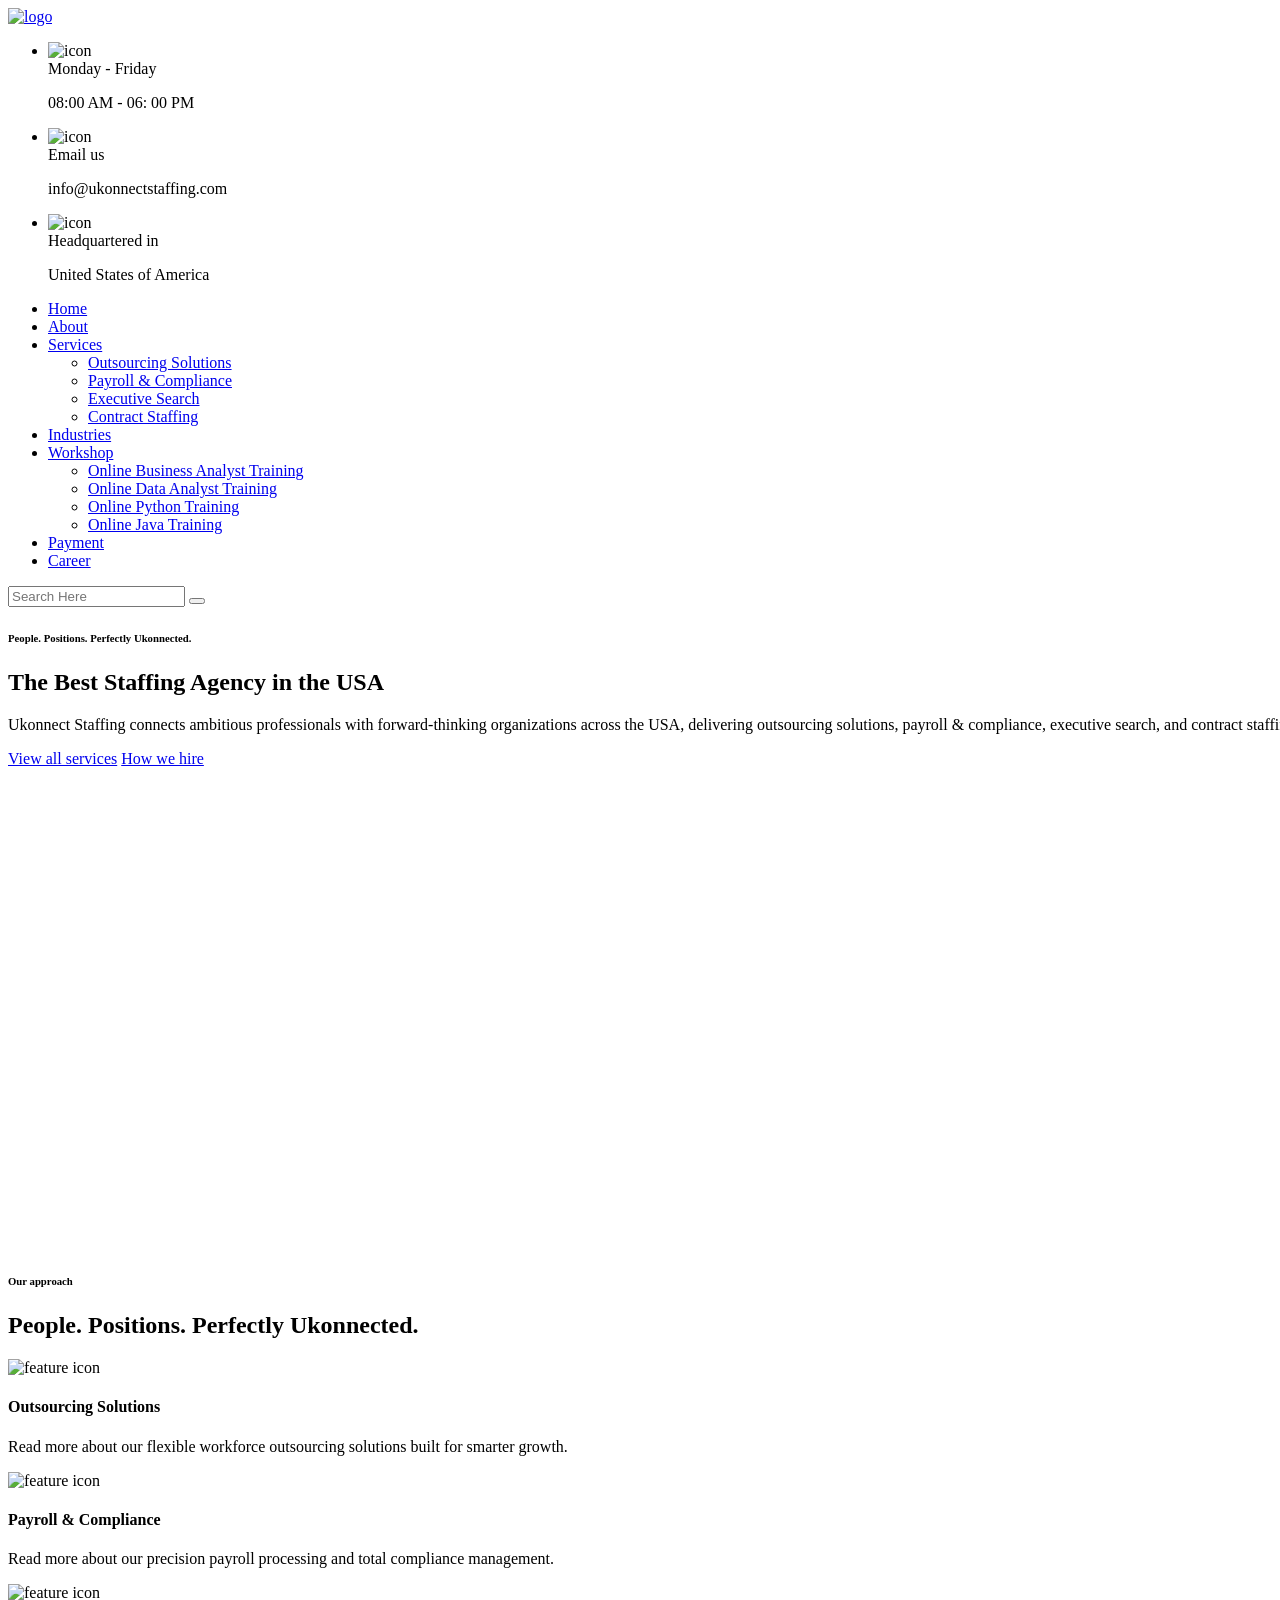
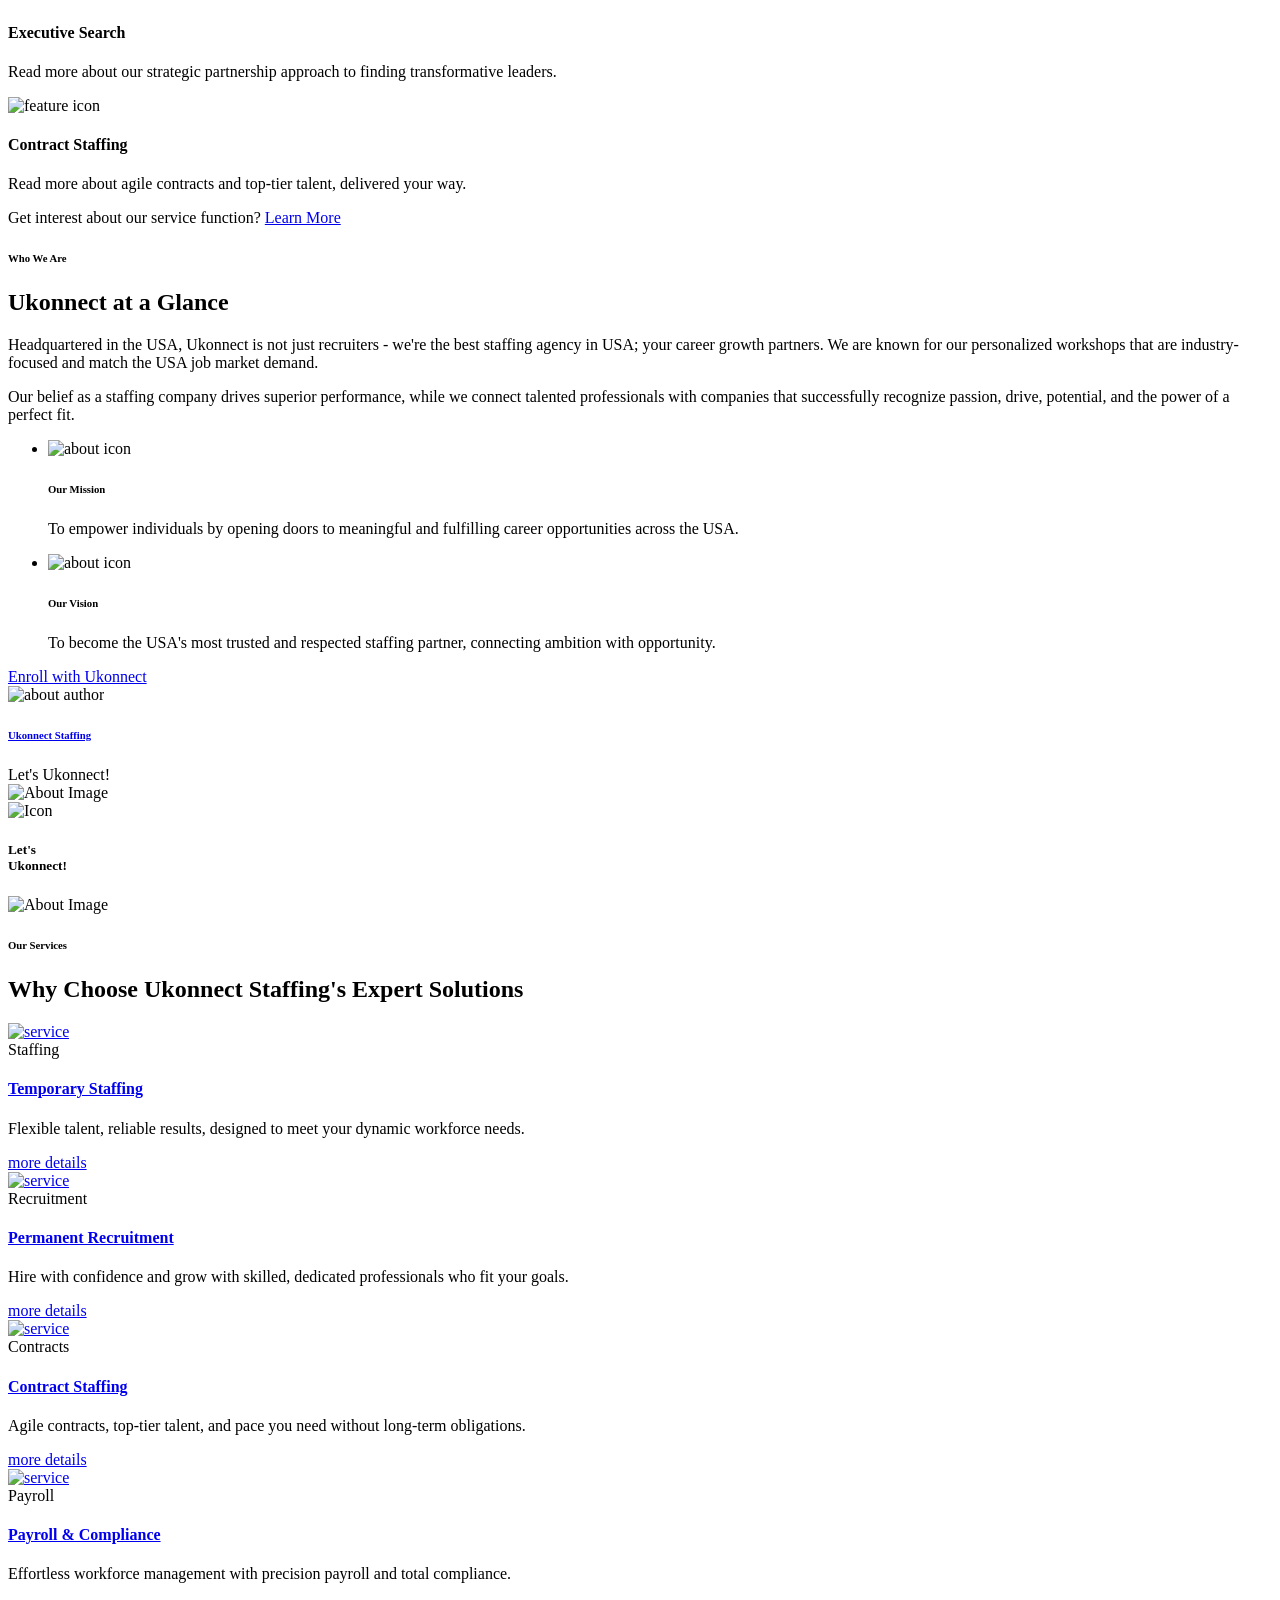
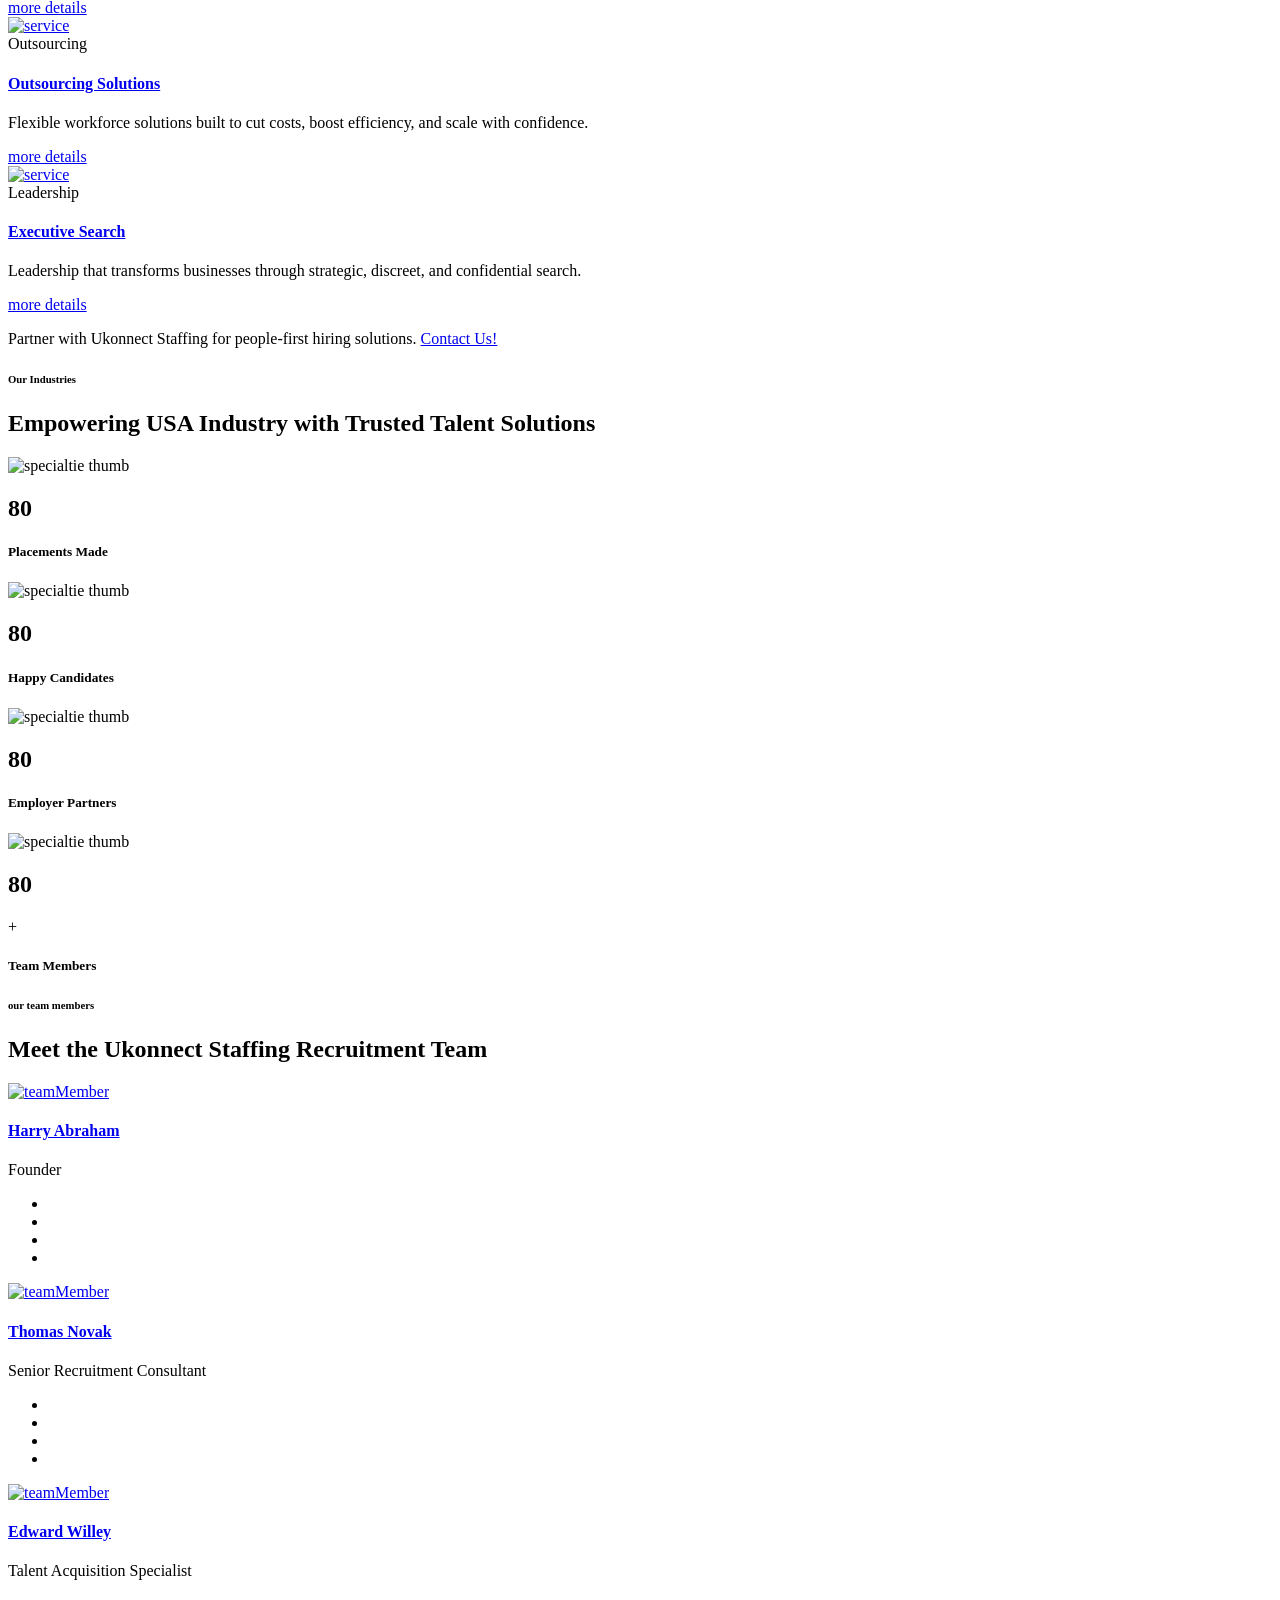
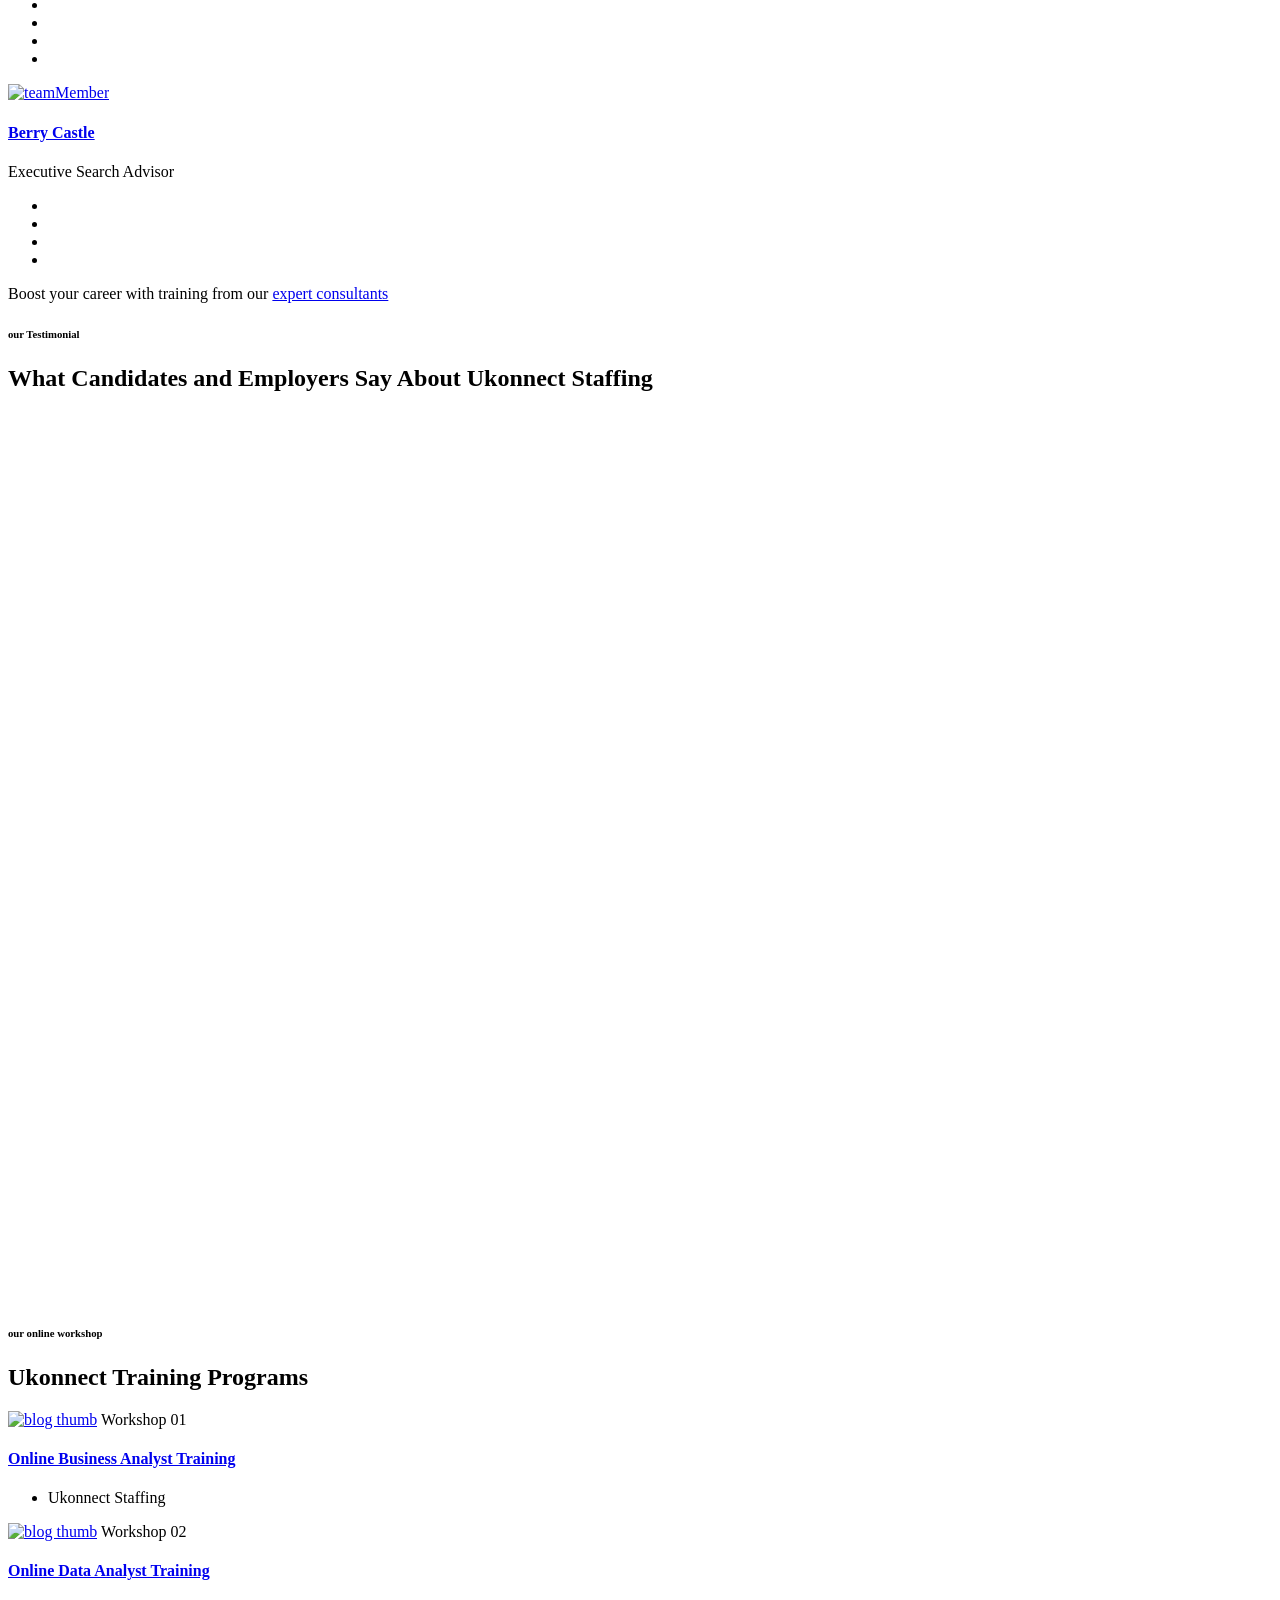
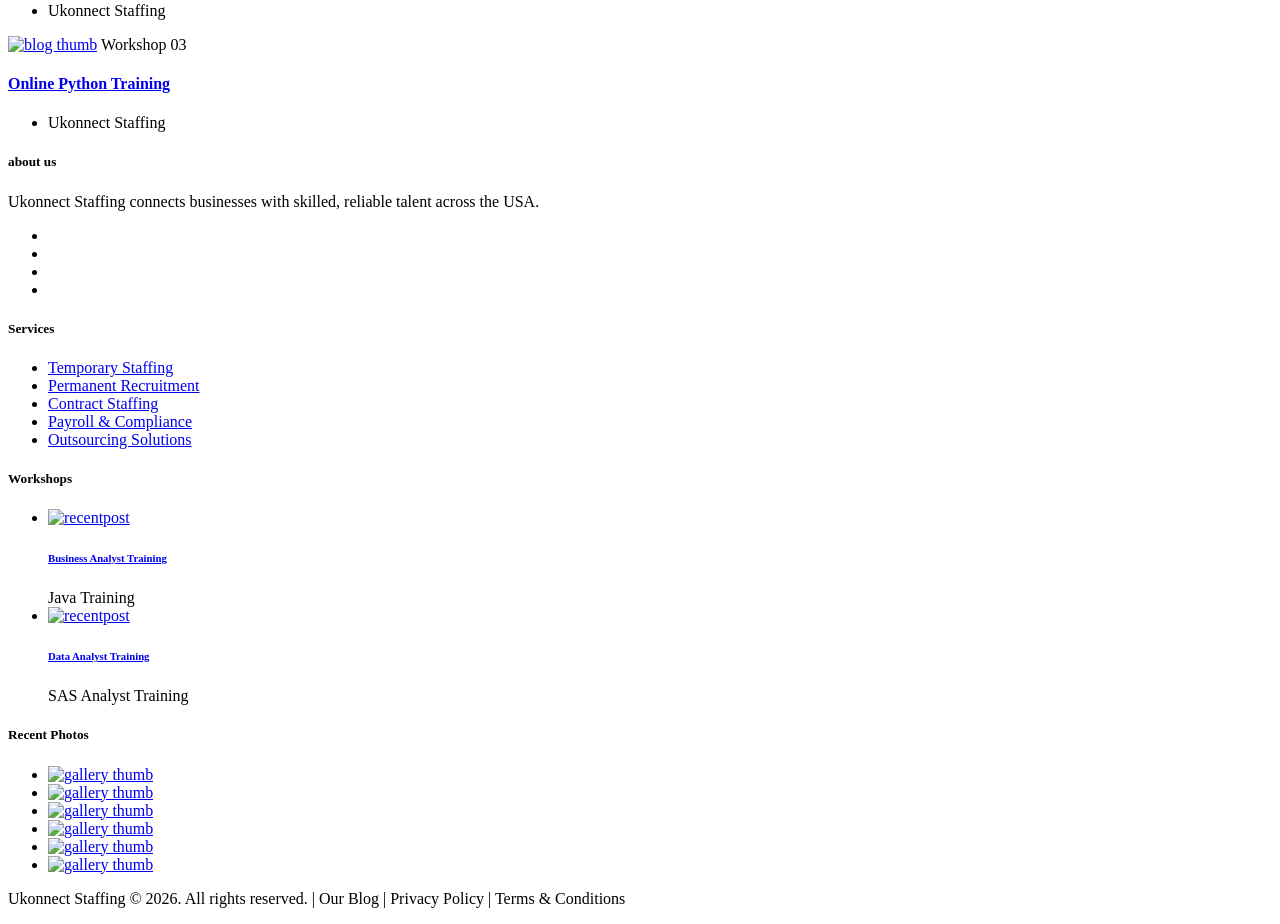
==== index.html @ 190309e2 "mnb" ====
<!DOCTYPE html>
<!-- saved from url=(0048)https://labartisan.net/demo/constol/index-2.html -->
<html lang="en"><head><meta http-equiv="Content-Type" content="text/html; charset=UTF-8">
    
    <meta name="viewport" content="width=device-width, initial-scale=1.0">
    <!-- x-icon -->
    <link rel="shortcut icon" href="https://labartisan.net/demo/constol/assets/css/favicon.png" type="image/x-icon">

    <!-- Other css -->
    <link rel="stylesheet" href="./Constol_files/animate.css">
    <link rel="stylesheet" href="./Constol_files/bootstrap.min.css">
    <link rel="stylesheet" href="./Constol_files/all.min.css">
    <link rel="stylesheet" href="./Constol_files/swiper.min.css">
    <link rel="stylesheet" href="./Constol_files/odometer.css">
    <link rel="stylesheet" href="./Constol_files/lightcase.css">
    <link rel="stylesheet" href="./Constol_files/style.css">

    <title>Ukonnect Staffing</title>
</head>

<body data-new-gr-c-s-check-loaded="14.1309.0" data-gr-ext-installed="" cz-shortcut-listen="true">
    <!-- preloader start here -->
    <div class="preloader" style="display: none;">
        <div class="preloader-inner">
            <div class="preloader-icon">
                <span></span>
                <span></span>
            </div>
        </div>
    </div>
    <!-- preloader ending here -->



    <!-- ==========Header Section Starts Here========== -->
    <header class="header header__two">
        <div class="header__top">
            <div class="container">
                <div class="header__toparea">
                    <div class="logo">
                        <a href="https://labartisan.net/demo/constol/index.html"><img src="./Constol_files/logo2.png" alt="logo"></a>
                    </div>
                    <div class="info">
                        <ul>
                            <li>
                                <div class="thumb">
                                    <img src="./Constol_files/03.png" alt="icon">
                                </div>
                                <div class="text">
                                    <span>Monday - Friday</span>
                                    <p>08:00 AM - 06: 00 PM</p>
                                </div>
                            </li>
                            <li>
                                <div class="thumb">
                                    <img src="./Constol_files/04.png" alt="icon">
                                </div>
                                <div class="text">
                                    <span>Email us</span>
                                    <p>info@ukonnectstaffing.com</p>
                                </div>
                            </li>
                            <li>
                                <div class="thumb">
                                    <img src="./Constol_files/05.png" alt="icon">
                                </div>
                                <div class="text">
                                    <span>Headquartered in</span>
                                    <p>United States of America</p>
                                </div>
                            </li>
                        </ul>
                    </div>
                </div>
            </div>
        </div>
        <div class="header__bottom">
            <div class="container">
                <div class="area">
                    <div class="main-menu">
                        <div class="menu">
                            <ul>
                                <li class="menu-item-has-children">
                                    <a href="https://labartisan.net/demo/constol/index-2.html#0" class="active">Home</a>
                                </li>
                                <li class="menu-item-has-children">
                                    <a href="https://labartisan.net/demo/constol/index-2.html#0">About</a>
                                </li>
                                <li class="menu-item-has-children">
                                    <a href="https://labartisan.net/demo/constol/index-2.html#0">Services</a>
                                    <ul>
                                        <li><a href="https://labartisan.net/demo/constol/service.html">Outsourcing Solutions</a></li>
                                        <li><a href="https://labartisan.net/demo/constol/service.html">Payroll &amp; Compliance</a></li>
                                        <li><a href="https://labartisan.net/demo/constol/service.html">Executive Search</a></li>
                                        <li><a href="https://labartisan.net/demo/constol/service.html">Contract Staffing</a></li>
                                    </ul>
                                </li>
                                <li class="menu-item-has-children">
                                    <a href="https://labartisan.net/demo/constol/index-2.html#0">Industries</a>
                                </li>
                                <li class="menu-item-has-children">
                                    <a href="https://labartisan.net/demo/constol/index-2.html#0">Workshop</a>
                                    <ul>
                                        <li><a href="https://labartisan.net/demo/constol/blog.html">Online Business Analyst Training</a></li>
                                        <li><a href="https://labartisan.net/demo/constol/blog.html">Online Data Analyst Training</a></li>
                                        <li><a href="https://labartisan.net/demo/constol/blog.html">Online Python Training</a></li>
                                        <li><a href="https://labartisan.net/demo/constol/blog.html">Online Java Training</a></li>
                                    </ul>
                                </li>
                                <li><a href="https://labartisan.net/demo/constol/index-2.html#0">Payment</a></li>
                                <li><a href="https://labartisan.net/demo/constol/contact.html">Career</a></li>
                            </ul>
                        </div>

                        <div class="header__bararea">
                            <div class="header__bar d-xl-none">
                                <span></span>
                                <span></span>
                                <span></span>
                            </div>
                            <div class="header__ellepsis d-xl-none">
                                <i class="fa-solid fa-circle-info"></i>
                            </div>
                        </div>
                    </div>
                    <div class="search-area">
                        <form action="https://labartisan.net/">
                            <input type="text" placeholder="Search Here">
                            <button type="submit"><i class="fa-solid fa-magnifying-glass"></i></button>
                        </form>
                    </div>
                </div>
            </div>
        </div>
    </header>
    <!-- ==========Header Section Ends Here========== -->



    <!-- ==========Banner Section Starts Here========== -->
    <div class="banner__slider overflow-hidden swiper-container-fade swiper-container-initialized swiper-container-horizontal">
        <div class="swiper-wrapper" style="transition-duration: 0ms;"><div class="swiper-slide swiper-slide-duplicate swiper-slide-next swiper-slide-duplicate-prev" data-swiper-slide-index="1" style="width: 1905px; transition-duration: 0ms; opacity: 1; transform: translate3d(0px, 0px, 0px);">
                <div class="banner banner__two bg-img" style="background-image: url(assets/images/banner/bg/03.jpg);">
                    <div class="container">
                        <div class="banner__area">
                            <div class="row justify-content-lg-center">
                                <div class="col-lg-7 col-12">
                                    <div class="banner__content text-lg-center">
                                        <h6>People. Positions. Perfectly Ukonnected.</h6>
                                        <h2>The Best Staffing Agency in the USA</h2>
                                        <p>Ukonnect Staffing connects ambitious professionals with forward-thinking organizations across the USA, delivering outsourcing solutions, payroll &amp; compliance, executive search, and contract staffing that drive business growth and unlock career potential.</p>
                                        <div class="banner__btngroup justify-content-lg-center">
                                            <a href="https://labartisan.net/demo/constol/index-2.html#" class="lab-btn">View all services</a>
                                            <a href="https://www.youtube.com/embed/YjhrligRTbE" data-rel="lightcase" class="video__btn">
                                                <i class="fa-solid fa-circle-play"></i>
                                                <span>How we hire</span>
                                            </a>
                                        </div>
                                    </div>
                                </div>
                            </div>
                        </div>
                    </div>
                </div>
            </div>
            <div class="swiper-slide swiper-slide-duplicate-active" data-swiper-slide-index="0" style="width: 1905px; transition-duration: 0ms; opacity: 1; transform: translate3d(-1905px, 0px, 0px);">
                <div class="banner banner__two bg-img" style="background-image: url(assets/images/banner/bg/02.jpg);">
                    <div class="container">
                        <div class="banner__area">
                            <div class="row">
                                <div class="col-lg-7 col-12">
                                    <div class="banner__content">
                                        <h6>People. Positions. Perfectly Ukonnected.</h6>
                                        <h2>The Best Staffing Agency in the USA</h2>
                                        <p>Ukonnect Staffing connects ambitious professionals with forward-thinking organizations across the USA, delivering outsourcing solutions, payroll &amp; compliance, executive search, and contract staffing that drive business growth and unlock career potential.</p>
                                        <div class="banner__btngroup">
                                            <a href="https://labartisan.net/demo/constol/index-2.html#" class="lab-btn">View all services</a>
                                            <a href="https://www.youtube.com/embed/YjhrligRTbE" data-rel="lightcase" class="video__btn">
                                                <i class="fa-solid fa-circle-play"></i>
                                                <span>How we hire</span>
                                            </a>
                                        </div>
                                    </div>
                                </div>
                            </div>
                        </div>
                    </div>
                </div>
            </div>
            <div class="swiper-slide swiper-slide-prev swiper-slide-duplicate-next" data-swiper-slide-index="1" style="width: 1905px; transition-duration: 0ms; opacity: 1; transform: translate3d(-3810px, 0px, 0px);">
                <div class="banner banner__two bg-img" style="background-image: url(assets/images/banner/bg/03.jpg);">
                    <div class="container">
                        <div class="banner__area">
                            <div class="row justify-content-lg-center">
                                <div class="col-lg-7 col-12">
                                    <div class="banner__content text-lg-center">
                                        <h6>People. Positions. Perfectly Ukonnected.</h6>
                                        <h2>The Best Staffing Agency in the USA</h2>
                                        <p>Ukonnect Staffing connects ambitious professionals with forward-thinking organizations across the USA, delivering outsourcing solutions, payroll &amp; compliance, executive search, and contract staffing that drive business growth and unlock career potential.</p>
                                        <div class="banner__btngroup justify-content-lg-center">
                                            <a href="https://labartisan.net/demo/constol/index-2.html#" class="lab-btn">View all services</a>
                                            <a href="https://www.youtube.com/embed/YjhrligRTbE" data-rel="lightcase" class="video__btn">
                                                <i class="fa-solid fa-circle-play"></i>
                                                <span>How we hire</span>
                                            </a>
                                        </div>
                                    </div>
                                </div>
                            </div>
                        </div>
                    </div>
                </div>
            </div>
        <div class="swiper-slide swiper-slide-duplicate swiper-slide-active" data-swiper-slide-index="0" style="width: 1905px; transition-duration: 0ms; opacity: 1; transform: translate3d(-5715px, 0px, 0px);">
                <div class="banner banner__two bg-img" style="background-image: url(assets/images/banner/bg/02.jpg);">
                    <div class="container">
                        <div class="banner__area">
                            <div class="row">
                                <div class="col-lg-7 col-12">
                                    <div class="banner__content">
                                        <h6>People. Positions. Perfectly Ukonnected.</h6>
                                        <h2>The Best Staffing Agency in the USA</h2>
                                        <p>Ukonnect Staffing connects ambitious professionals with forward-thinking organizations across the USA, delivering outsourcing solutions, payroll &amp; compliance, executive search, and contract staffing that drive business growth and unlock career potential.</p>
                                        <div class="banner__btngroup">
                                            <a href="https://labartisan.net/demo/constol/index-2.html#" class="lab-btn">View all services</a>
                                            <a href="https://www.youtube.com/embed/YjhrligRTbE" data-rel="lightcase" class="video__btn">
                                                <i class="fa-solid fa-circle-play"></i>
                                                <span>How we hire</span>
                                            </a>
                                        </div>
                                    </div>
                                </div>
                            </div>
                        </div>
                    </div>
                </div>
            </div></div>
    <span class="swiper-notification" aria-live="assertive" aria-atomic="true"></span></div>

    <!-- ==========Banner Section Ends Here========== -->



    <!-- ==========Feature Section Starts Here========== -->
    <div class="feature feature__two padding-tb">
        <div class="container">
            <div class="section__header text-center">
                <h6>Our approach</h6>
                <h2>People. Positions. Perfectly Ukonnected.</h2>
            </div>
            <div class="section__wrapper">
                <div class="row g-4 justify-content-center">
                    <div class="col-xl-3 col-lg-4 col-sm-6 col-12">
                        <div class="feature__item">
                            <div class="feature__inner">
                                <div class="feature__thumb">
                                    <img src="./Constol_files/04(1).png" alt="feature icon">
                                </div>
                                <div class="feature__content">
                                    <h4>Outsourcing Solutions</h4>
                                    <p>Read more about our flexible workforce outsourcing solutions built for smarter growth.</p>
                                </div>
                            </div>
                        </div>
                    </div>
                    <div class="col-xl-3 col-lg-4 col-sm-6 col-12">
                        <div class="feature__item">
                            <div class="feature__inner">
                                <div class="feature__thumb">
                                    <img src="./Constol_files/05(1).png" alt="feature icon">
                                </div>
                                <div class="feature__content">
                                    <h4>Payroll &amp; Compliance</h4>
                                    <p>Read more about our precision payroll processing and total compliance management.</p>
                                </div>
                            </div>
                        </div>
                    </div>
                    <div class="col-xl-3 col-lg-4 col-sm-6 col-12">
                        <div class="feature__item">
                            <div class="feature__inner">
                                <div class="feature__thumb">
                                    <img src="./Constol_files/06.png" alt="feature icon">
                                </div>
                                <div class="feature__content">
                                    <h4>Executive Search</h4>
                                    <p>Read more about our strategic partnership approach to finding transformative leaders.</p>
                                </div>
                            </div>
                        </div>
                    </div>
                    <div class="col-xl-3 col-lg-4 col-sm-6 col-12">
                        <div class="feature__item">
                            <div class="feature__inner">
                                <div class="feature__thumb">
                                    <img src="./Constol_files/07.png" alt="feature icon">
                                </div>
                                <div class="feature__content">
                                    <h4>Contract Staffing</h4>
                                    <p>Read more about agile contracts and top-tier talent, delivered your way.</p>
                                </div>
                            </div>
                        </div>
                    </div>
                </div>
                <div class="text-center mt-5 infotext">
                    <p>Get interest about our  service function? <a href="https://labartisan.net/demo/constol/index-2.html#">Learn More</a></p>
                </div>
            </div>
        </div>
    </div>
    <!-- ==========Feature Section Ends Here========== -->



    <!-- ==========About Section Starts Here========== -->
    <div class="about about__one padding-tb bg-color">
        <div class="container">
            <div class="row g-5 flex-row-reverse align-items-end">
                <div class="col-lg-6 col-12 ps-lg-4">
                    <div class="about__content">
                        <h6>Who We Are</h6>
                        <h2>Ukonnect at a Glance</h2>
                        <p>Headquartered in the USA, Ukonnect is not just recruiters - we're the best staffing agency in USA; your career growth partners. We are known for our personalized workshops that are industry-focused and match the USA job market demand.</p>
                        <p>Our belief as a staffing company drives superior performance, while we connect talented professionals with companies that successfully recognize passion, drive, potential, and the power of a perfect fit.</p>
                        <ul>
                            <li class="w-100">
                                <div class="icon">
                                    <img src="./Constol_files/01.png" alt="about icon">
                                </div>
                                <div class="text">
                                    <h6>Our Mission</h6>
                                    <p>To empower individuals by opening doors to meaningful and fulfilling career opportunities across the USA.</p>
                                </div>
                            </li>
                            <li class="w-100">
                                <div class="icon">
                                    <img src="./Constol_files/02.png" alt="about icon">
                                </div>
                                <div class="text">
                                    <h6>Our Vision</h6>
                                    <p>To become the USA's most trusted and respected staffing partner, connecting ambition with opportunity.</p>
                                </div>
                            </li>
                        </ul>
                        <div class="about__footer">
                            <a href="https://labartisan.net/demo/constol/appointment.html" class="lab-btn">Enroll with Ukonnect</a>
                            <div class="about__author">
                                <div class="thumb">
                                    <img src="./Constol_files/01.jpg" alt="about author">
                                </div>
                                <div class="content">
                                    <h6><a href="https://labartisan.net/demo/constol/adviser-single.html">Ukonnect Staffing</a></h6>
                                    <span>Let's Ukonnect!</span>
                                </div>
                            </div>
                        </div>
                    </div>
                </div>
                <div class="col-lg-6 col-12">
                    <div class="about__thumb">
                        <div class="row g-4">
                            <div class="thumb thumb--2 text-end">
                                <img src="./Constol_files/04.jpg" alt="About Image">
                                <div class="thumb--experience text-start">
                                    <img src="./Constol_files/03(1).png" alt="Icon">
                                    <h5>Let's <br> Ukonnect!</h5>
                                </div>
                                <div class="floating-img"><img src="./Constol_files/05.jpg" alt="About Image"></div>
                            </div>
                        </div>
                    </div>
                </div>
            </div>
        </div>
    </div>
    <!-- ==========About Section Ends Here========== -->



    <!-- ==========Services Section Starts Here========== -->
    <div class="service service__two padding-tb">
        <div class="container">
            <div class="section__header text-center">
                <h6>Our Services</h6>
                <h2>Why Choose Ukonnect Staffing's Expert Solutions</h2>
            </div>
            <div class="section__wrapper">
                <div class="row g-4 justify-content-center">
                    <div class="col-lg-4 col-sm-6 col-12">
                        <div class="service__item">
                            <div class="service__inner text-center">
                                <div class="service__thumb">
                                    <a href="https://labartisan.net/demo/constol/service-single.html">
                                        <img src="./Constol_files/01(1).png" alt="service">
                                    </a>
                                </div>
                                <div class="service__content">
                                    <span>Staffing</span>
                                    <h4><a href="https://labartisan.net/demo/constol/service-single.html">Temporary Staffing</a></h4>
                                    <p>Flexible talent, reliable results, designed to meet your dynamic workforce needs.</p>
                                    <a href="https://labartisan.net/demo/constol/service-single.html" class="read-more">more details</a>
                                </div>
                            </div>
                        </div>
                    </div>
                    <div class="col-lg-4 col-sm-6 col-12">
                        <div class="service__item">
                            <div class="service__inner text-center">
                                <div class="service__thumb">
                                    <a href="https://labartisan.net/demo/constol/service-single.html">
                                        <img src="./Constol_files/02(1).png" alt="service">
                                    </a>
                                </div>
                                <div class="service__content">
                                    <span>Recruitment</span>
                                    <h4><a href="https://labartisan.net/demo/constol/service-single.html">Permanent Recruitment</a></h4>
                                    <p>Hire with confidence and grow with skilled, dedicated professionals who fit your goals.</p>
                                    <a href="https://labartisan.net/demo/constol/service-single.html" class="read-more">more details</a>
                                </div>
                            </div>
                        </div>
                    </div>
                    <div class="col-lg-4 col-sm-6 col-12">
                        <div class="service__item">
                            <div class="service__inner text-center">
                                <div class="service__thumb">
                                    <a href="https://labartisan.net/demo/constol/service-single.html">
                                        <img src="./Constol_files/03(2).png" alt="service">
                                    </a>
                                </div>
                                <div class="service__content">
                                    <span>Contracts</span>
                                    <h4><a href="https://labartisan.net/demo/constol/service-single.html">Contract Staffing</a></h4>
                                    <p>Agile contracts, top-tier talent, and pace you need without long-term obligations.</p>
                                    <a href="https://labartisan.net/demo/constol/service-single.html" class="read-more">more details</a>
                                </div>
                            </div>
                        </div>
                    </div>
                    <div class="col-lg-4 col-sm-6 col-12">
                        <div class="service__item">
                            <div class="service__inner text-center">
                                <div class="service__thumb">
                                    <a href="https://labartisan.net/demo/constol/service-single.html">
                                        <img src="./Constol_files/04(2).png" alt="service">
                                    </a>
                                </div>
                                <div class="service__content">
                                    <span>Payroll</span>
                                    <h4><a href="https://labartisan.net/demo/constol/service-single.html">Payroll &amp; Compliance</a></h4>
                                    <p>Effortless workforce management with precision payroll and total compliance.</p>
                                    <a href="https://labartisan.net/demo/constol/service-single.html" class="read-more">more details</a>
                                </div>
                            </div>
                        </div>
                    </div>
                    <div class="col-lg-4 col-sm-6 col-12">
                        <div class="service__item">
                            <div class="service__inner text-center">
                                <div class="service__thumb">
                                    <a href="https://labartisan.net/demo/constol/service-single.html">
                                        <img src="./Constol_files/05(2).png" alt="service">
                                    </a>
                                </div>
                                <div class="service__content">
                                    <span>Outsourcing</span>
                                    <h4><a href="https://labartisan.net/demo/constol/service-single.html">Outsourcing Solutions</a></h4>
                                    <p>Flexible workforce solutions built to cut costs, boost efficiency, and scale with confidence.</p>
                                    <a href="https://labartisan.net/demo/constol/service-single.html" class="read-more">more details</a>
                                </div>
                            </div>
                        </div>
                    </div>
                    <div class="col-lg-4 col-sm-6 col-12">
                        <div class="service__item">
                            <div class="service__inner text-center">
                                <div class="service__thumb">
                                    <a href="https://labartisan.net/demo/constol/service-single.html">
                                        <img src="./Constol_files/06(1).png" alt="service">
                                    </a>
                                </div>
                                <div class="service__content">
                                    <span>Leadership</span>
                                    <h4><a href="https://labartisan.net/demo/constol/service-single.html">Executive Search</a></h4>
                                    <p>Leadership that transforms businesses through strategic, discreet, and confidential search.</p>
                                    <a href="https://labartisan.net/demo/constol/service-single.html" class="read-more">more details</a>
                                </div>
                            </div>
                        </div>
                    </div>
                </div>
                <div class="text-center infotext">
                    <p>Partner with Ukonnect Staffing for people-first hiring solutions. <a href="https://labartisan.net/demo/constol/appointment.html">Contact Us!</a></p>
                </div>
            </div>
        </div>
    </div>
    <!-- ==========Services Section Ends Here========== -->



    <!-- ==========specialtie Section Starts Here========== -->
    <div class="specialtie padding-tb bg-img" style="background-image: url(assets/images/bg/03.jpg); background-position: center;">
        <div class="container">
            <div class="section__header text-center">
                <h6>Our Industries</h6>
                <h2>Empowering USA Industry with Trusted Talent Solutions</h2>
            </div>
            <div class="section__wrapper">
                <div class="row g-4 justify-content-center">
                    <div class="col-xl-3 col-lg-4 col-sm-6 col-12">
                        <div class="specialtie__item">
                            <div class="specialtie__inner">
                                <div class="specialtie__thumb">
                                    <img src="./Constol_files/01(2).png" alt="specialtie thumb">
                                </div>
                                <div class="specialtie__content">
                                    <h2 class="mb-0 odometer odometer-auto-theme" data-odometer-final="24066"><div class="odometer-inside"><span class="odometer-digit"><span class="odometer-digit-spacer">8</span><span class="odometer-digit-inner"><span class="odometer-ribbon"><span class="odometer-ribbon-inner"><span class="odometer-value">0</span></span></span></span></span></div></h2>
                                    <h5>Placements Made</h5>
                                </div>
                            </div>
                        </div>
                    </div>
                    <div class="col-xl-3 col-lg-4 col-sm-6 col-12">
                        <div class="specialtie__item">
                            <div class="specialtie__inner">
                                <div class="specialtie__thumb">
                                    <img src="./Constol_files/02(2).png" alt="specialtie thumb">
                                </div>
                                <div class="specialtie__content">
                                    <h2 class="mb-0 odometer odometer-auto-theme" data-odometer-final="47890"><div class="odometer-inside"><span class="odometer-digit"><span class="odometer-digit-spacer">8</span><span class="odometer-digit-inner"><span class="odometer-ribbon"><span class="odometer-ribbon-inner"><span class="odometer-value">0</span></span></span></span></span></div></h2>
                                    <h5>Happy Candidates</h5>
                                </div>
                            </div>
                        </div>
                    </div>
                    <div class="col-xl-3 col-lg-4 col-sm-6 col-12">
                        <div class="specialtie__item">
                            <div class="specialtie__inner">
                                <div class="specialtie__thumb">
                                    <img src="./Constol_files/03(3).png" alt="specialtie thumb">
                                </div>
                                <div class="specialtie__content">
                                    <h2 class="mb-0 odometer odometer-auto-theme" data-odometer-final="98745"><div class="odometer-inside"><span class="odometer-digit"><span class="odometer-digit-spacer">8</span><span class="odometer-digit-inner"><span class="odometer-ribbon"><span class="odometer-ribbon-inner"><span class="odometer-value">0</span></span></span></span></span></div></h2>
                                    <h5>Employer Partners</h5>
                                </div>
                            </div>
                        </div>
                    </div>
                    <div class="col-xl-3 col-lg-4 col-sm-6 col-12">
                        <div class="specialtie__item">
                            <div class="specialtie__inner">
                                <div class="specialtie__thumb">
                                    <img src="./Constol_files/04(3).png" alt="specialtie thumb">
                                </div>
                                <div class="specialtie__content">
                                    <h2 class="mb-0 odometer odometer-auto-theme" data-odometer-final="428"><div class="odometer-inside"><span class="odometer-digit"><span class="odometer-digit-spacer">8</span><span class="odometer-digit-inner"><span class="odometer-ribbon"><span class="odometer-ribbon-inner"><span class="odometer-value">0</span></span></span></span></span></div></h2><span>+</span>
                                    <h5>Team Members</h5>
                                </div>
                            </div>
                        </div>
                    </div>
                </div>
            </div>
        </div>
    </div>
    <!-- ==========specialtie Section Ends Here========== -->




    <!-- ==========Team Member Section Starts Here========== -->
    <div class="teamMember teamMember__two padding-tb">
        <div class="container">
            <div class="section__header text-center">
                <h6>our team members</h6>
                <h2>Meet the Ukonnect Staffing Recruitment Team</h2>
            </div>
            <div class="section__wrapper">
                <div class="row g-4 justify-content-center">
                    <div class="col-xl-3 col-lg-4 col-md-6 col-12">
                        <div class="teamMember__item">
                            <div class="teamMember__inner">
                                <div class="teamMember__thumb">
                                    <a href="https://labartisan.net/demo/constol/adviser-single.html"><img src="./Constol_files/01(3).jpg" alt="teamMember"></a>
                                </div>
                                <div class="teamMember__content">
                                    <h4><a href="https://labartisan.net/demo/constol/adviser-single.html">Harry Abraham</a></h4>
                                    <span>Founder</span>
                                    <ul>
                                        <li><a href="https://labartisan.net/demo/constol/index-2.html#"><i class="fa-brands fa-facebook-f"></i></a></li>
                                        <li><a href="https://labartisan.net/demo/constol/index-2.html#"><i class="fa-solid fa-rss"></i></a></li>
                                        <li><a href="https://labartisan.net/demo/constol/index-2.html#"><i class="fa-brands fa-linkedin-in"></i></a></li>
                                        <li><a href="https://labartisan.net/demo/constol/index-2.html#"><i class="fa-brands fa-instagram"></i></a></li>
                                    </ul>
                                </div>
                            </div>
                        </div>
                    </div>
                    <div class="col-xl-3 col-lg-4 col-md-6 col-12">
                        <div class="teamMember__item">
                            <div class="teamMember__inner">
                                <div class="teamMember__thumb">
                                    <a href="https://labartisan.net/demo/constol/adviser-single.html"><img src="./Constol_files/02.jpg" alt="teamMember"></a>
                                </div>
                                <div class="teamMember__content">
                                    <h4><a href="https://labartisan.net/demo/constol/adviser-single.html">Thomas Novak</a></h4>
                                    <span>Senior Recruitment Consultant</span>
                                    <ul>
                                        <li><a href="https://labartisan.net/demo/constol/index-2.html#"><i class="fa-brands fa-facebook-f"></i></a></li>
                                        <li><a href="https://labartisan.net/demo/constol/index-2.html#"><i class="fa-solid fa-rss"></i></a></li>
                                        <li><a href="https://labartisan.net/demo/constol/index-2.html#"><i class="fa-brands fa-linkedin-in"></i></a></li>
                                        <li><a href="https://labartisan.net/demo/constol/index-2.html#"><i class="fa-brands fa-instagram"></i></a></li>
                                    </ul>
                                </div>
                            </div>
                        </div>
                    </div>
                    <div class="col-xl-3 col-lg-4 col-md-6 col-12">
                        <div class="teamMember__item">
                            <div class="teamMember__inner">
                                <div class="teamMember__thumb">
                                    <a href="https://labartisan.net/demo/constol/adviser-single.html"><img src="./Constol_files/03.jpg" alt="teamMember"></a>
                                </div>
                                <div class="teamMember__content">
                                    <h4><a href="https://labartisan.net/demo/constol/adviser-single.html">Edward Willey</a></h4>
                                    <span>Talent Acquisition Specialist</span>
                                    <ul>
                                        <li><a href="https://labartisan.net/demo/constol/index-2.html#"><i class="fa-brands fa-facebook-f"></i></a></li>
                                        <li><a href="https://labartisan.net/demo/constol/index-2.html#"><i class="fa-solid fa-rss"></i></a></li>
                                        <li><a href="https://labartisan.net/demo/constol/index-2.html#"><i class="fa-brands fa-linkedin-in"></i></a></li>
                                        <li><a href="https://labartisan.net/demo/constol/index-2.html#"><i class="fa-brands fa-instagram"></i></a></li>
                                    </ul>
                                </div>
                            </div>
                        </div>
                    </div>
                    <div class="col-xl-3 col-lg-4 col-md-6 col-12">
                        <div class="teamMember__item">
                            <div class="teamMember__inner">
                                <div class="teamMember__thumb">
                                    <a href="https://labartisan.net/demo/constol/adviser-single.html"><img src="./Constol_files/04(4).jpg" alt="teamMember"></a>
                                </div>
                                <div class="teamMember__content">
                                    <h4><a href="https://labartisan.net/demo/constol/adviser-single.html">Berry Castle</a></h4>
                                    <span>Executive Search Advisor</span>
                                    <ul>
                                        <li><a href="https://labartisan.net/demo/constol/index-2.html#"><i class="fa-brands fa-facebook-f"></i></a></li>
                                        <li><a href="https://labartisan.net/demo/constol/index-2.html#"><i class="fa-solid fa-rss"></i></a></li>
                                        <li><a href="https://labartisan.net/demo/constol/index-2.html#"><i class="fa-brands fa-linkedin-in"></i></a></li>
                                        <li><a href="https://labartisan.net/demo/constol/index-2.html#"><i class="fa-brands fa-instagram"></i></a></li>
                                    </ul>
                                </div>
                            </div>
                        </div>
                    </div>
                </div>
                <div class="text-center infotext">
                    <p>Boost your career with training from our <a href="https://labartisan.net/demo/constol/index-2.html#">expert consultants</a></p>
                </div>
            </div>
        </div>
    </div>
    <!-- ==========Team Member Section Ends Here========== -->



    <!-- ==========Testimonial Section Starts Here========== -->
    <div class="testimonial testimonial__two padding-tb bg-img" style="background-image: url(assets/images/bg/02.jpg);">
        <div class="container">
            <div class="section__header text-center">
                <h6>our Testimonial</h6>
                <h2>What Candidates and Employers Say About Ukonnect Staffing</h2>
            </div>
            <div class="section__wrapper">
                <div class="row g-4">
                    <div class="col-12">
                        <div class="section__wrapper">
                            <div class="testimonial__rivew overflow-hidden ps-sm-5">
                                <div class="testimonial__slider__two swiper-container-initialized swiper-container-horizontal">
                                    <div class="swiper-wrapper" style="transform: translate3d(-2356px, 0px, 0px); transition-duration: 0ms;"><div class="swiper-slide swiper-slide-duplicate" data-swiper-slide-index="0" style="width: 509px; margin-right: 80px;">
                                            <div class="testimonial__item">
                                                <div class="testimonial__inner">
                                                    <div class="testimonial__thumb">
                                                        <div class="thumb">
                                                            <img src="./Constol_files/01(4).jpg" alt="testimonial">
                                                            <i class="fa-solid fa-quote-right"></i>
                                                        </div>
                                                    </div>
                                                    <div class="testimonial__content">
                                                        <p>Ukonnect Staffing understood exactly what we needed and matched us with talent that truly fit our culture, skills requirements, and long-term vision.</p>
                                                        <div class="testimonial__author">
                                                            <div class="name">
                                                                <h5>william Thomas</h5>
                                                                <span>customer</span>
                                                            </div>
                                                            <div class="rating">
                                                                <i class="fa-solid fa-star"></i>
                                                                <i class="fa-solid fa-star"></i>
                                                                <i class="fa-solid fa-star"></i>
                                                                <i class="fa-solid fa-star"></i>
                                                                <i class="fa-solid fa-star"></i>
                                                            </div>
                                                        </div>
                                                    </div>
                                                </div>
                                            </div>
                                        </div><div class="swiper-slide swiper-slide-duplicate swiper-slide-duplicate-prev" data-swiper-slide-index="1" style="width: 509px; margin-right: 80px;">
                                            <div class="testimonial__item">
                                                <div class="testimonial__inner">
                                                    <div class="testimonial__thumb">
                                                        <div class="thumb">
                                                            <img src="./Constol_files/02(3).jpg" alt="testimonial">
                                                            <i class="fa-solid fa-quote-right"></i>
                                                        </div>
                                                    </div>
                                                    <div class="testimonial__content">
                                                        <p>Ukonnect Staffing understood exactly what we needed and matched us with talent that truly fit our culture, skills requirements, and long-term vision.</p>
                                                        <div class="testimonial__author">
                                                            <div class="name">
                                                                <h5>Thomas smith</h5>
                                                                <span>customer</span>
                                                            </div>
                                                            <div class="rating">
                                                                <i class="fa-solid fa-star"></i>
                                                                <i class="fa-solid fa-star"></i>
                                                                <i class="fa-solid fa-star"></i>
                                                                <i class="fa-solid fa-star"></i>
                                                                <i class="fa-solid fa-star"></i>
                                                            </div>
                                                        </div>
                                                    </div>
                                                </div>
                                            </div>
                                        </div>
                                        <div class="swiper-slide swiper-slide-duplicate-active" data-swiper-slide-index="0" style="width: 509px; margin-right: 80px;">
                                            <div class="testimonial__item">
                                                <div class="testimonial__inner">
                                                    <div class="testimonial__thumb">
                                                        <div class="thumb">
                                                            <img src="./Constol_files/01(4).jpg" alt="testimonial">
                                                            <i class="fa-solid fa-quote-right"></i>
                                                        </div>
                                                    </div>
                                                    <div class="testimonial__content">
                                                        <p>Ukonnect Staffing understood exactly what we needed and matched us with talent that truly fit our culture, skills requirements, and long-term vision.</p>
                                                        <div class="testimonial__author">
                                                            <div class="name">
                                                                <h5>william Thomas</h5>
                                                                <span>customer</span>
                                                            </div>
                                                            <div class="rating">
                                                                <i class="fa-solid fa-star"></i>
                                                                <i class="fa-solid fa-star"></i>
                                                                <i class="fa-solid fa-star"></i>
                                                                <i class="fa-solid fa-star"></i>
                                                                <i class="fa-solid fa-star"></i>
                                                            </div>
                                                        </div>
                                                    </div>
                                                </div>
                                            </div>
                                        </div>
                                        <div class="swiper-slide swiper-slide-prev swiper-slide-duplicate-next" data-swiper-slide-index="1" style="width: 509px; margin-right: 80px;">
                                            <div class="testimonial__item">
                                                <div class="testimonial__inner">
                                                    <div class="testimonial__thumb">
                                                        <div class="thumb">
                                                            <img src="./Constol_files/02(3).jpg" alt="testimonial">
                                                            <i class="fa-solid fa-quote-right"></i>
                                                        </div>
                                                    </div>
                                                    <div class="testimonial__content">
                                                        <p>Ukonnect Staffing understood exactly what we needed and matched us with talent that truly fit our culture, skills requirements, and long-term vision.</p>
                                                        <div class="testimonial__author">
                                                            <div class="name">
                                                                <h5>Thomas smith</h5>
                                                                <span>customer</span>
                                                            </div>
                                                            <div class="rating">
                                                                <i class="fa-solid fa-star"></i>
                                                                <i class="fa-solid fa-star"></i>
                                                                <i class="fa-solid fa-star"></i>
                                                                <i class="fa-solid fa-star"></i>
                                                                <i class="fa-solid fa-star"></i>
                                                            </div>
                                                        </div>
                                                    </div>
                                                </div>
                                            </div>
                                        </div>
                                    <div class="swiper-slide swiper-slide-duplicate swiper-slide-active" data-swiper-slide-index="0" style="width: 509px; margin-right: 80px;">
                                            <div class="testimonial__item">
                                                <div class="testimonial__inner">
                                                    <div class="testimonial__thumb">
                                                        <div class="thumb">
                                                            <img src="./Constol_files/01(4).jpg" alt="testimonial">
                                                            <i class="fa-solid fa-quote-right"></i>
                                                        </div>
                                                    </div>
                                                    <div class="testimonial__content">
                                                        <p>Ukonnect Staffing understood exactly what we needed and matched us with talent that truly fit our culture, skills requirements, and long-term vision.</p>
                                                        <div class="testimonial__author">
                                                            <div class="name">
                                                                <h5>william Thomas</h5>
                                                                <span>customer</span>
                                                            </div>
                                                            <div class="rating">
                                                                <i class="fa-solid fa-star"></i>
                                                                <i class="fa-solid fa-star"></i>
                                                                <i class="fa-solid fa-star"></i>
                                                                <i class="fa-solid fa-star"></i>
                                                                <i class="fa-solid fa-star"></i>
                                                            </div>
                                                        </div>
                                                    </div>
                                                </div>
                                            </div>
                                        </div><div class="swiper-slide swiper-slide-duplicate swiper-slide-next swiper-slide-duplicate-prev" data-swiper-slide-index="1" style="width: 509px; margin-right: 80px;">
                                            <div class="testimonial__item">
                                                <div class="testimonial__inner">
                                                    <div class="testimonial__thumb">
                                                        <div class="thumb">
                                                            <img src="./Constol_files/02(3).jpg" alt="testimonial">
                                                            <i class="fa-solid fa-quote-right"></i>
                                                        </div>
                                                    </div>
                                                    <div class="testimonial__content">
                                                        <p>Ukonnect Staffing understood exactly what we needed and matched us with talent that truly fit our culture, skills requirements, and long-term vision.</p>
                                                        <div class="testimonial__author">
                                                            <div class="name">
                                                                <h5>Thomas smith</h5>
                                                                <span>customer</span>
                                                            </div>
                                                            <div class="rating">
                                                                <i class="fa-solid fa-star"></i>
                                                                <i class="fa-solid fa-star"></i>
                                                                <i class="fa-solid fa-star"></i>
                                                                <i class="fa-solid fa-star"></i>
                                                                <i class="fa-solid fa-star"></i>
                                                            </div>
                                                        </div>
                                                    </div>
                                                </div>
                                            </div>
                                        </div></div>
                                <span class="swiper-notification" aria-live="assertive" aria-atomic="true"></span></div>
                            </div>
                        </div>
                    </div>
                </div>
            </div>
        </div>
    </div>
    <!-- ==========Testimonial Section Ends Here========== -->




    <!-- ==========Blog Section Starts Here========== -->
    <div class="blog blog__two home padding-tb">
        <div class="container">
            <div class="section__header text-center">
                <h6>our online workshop</h6>
                <h2>Ukonnect Training Programs</h2>
            </div>
            <div class="section__wrapper">
                <div class="row g-4 justify-content-center">
                    <div class="col-lg-4 col-sm-6 col-12">
                        <div class="blog__item">
                            <div class="blog__inner">
                                <div class="blog__thumb">
                                    <a href="https://labartisan.net/demo/constol/blog-single.html"><img src="./Constol_files/01(5).jpg" alt="blog thumb"></a>
                                    <span class="date"><i class="fa-solid fa-calendar-days"></i> Workshop 01</span>
                                </div>
                                <div class="blog__content">
                                    <h4><a href="https://labartisan.net/demo/constol/blog-single.html">Online Business Analyst Training</a></h4>
                                    <div class="blog__meta">
                                        <ul>
                                            <li><i class="fa-solid fa-user"></i> Ukonnect Staffing</li>
                                        </ul>
                                    </div>
                                </div>
                            </div>
                        </div>
                    </div>
                    <div class="col-lg-4 col-sm-6 col-12">
                        <div class="blog__item">
                            <div class="blog__inner">
                                <div class="blog__thumb">
                                    <a href="https://labartisan.net/demo/constol/blog-single.html"><img src="./Constol_files/02(4).jpg" alt="blog thumb"></a>
                                    <span class="date"><i class="fa-solid fa-calendar-days"></i> Workshop 02</span>
                                </div>
                                <div class="blog__content">
                                    <h4><a href="https://labartisan.net/demo/constol/blog-single.html">Online Data Analyst Training</a></h4>
                                    <div class="blog__meta">
                                        <ul>
                                            <li><i class="fa-solid fa-user"></i> Ukonnect Staffing</li>
                                        </ul>
                                    </div>
                                </div>
                            </div>
                        </div>
                    </div>
                    <div class="col-lg-4 col-sm-6 col-12">
                        <div class="blog__item">
                            <div class="blog__inner">
                                <div class="blog__thumb">
                                    <a href="https://labartisan.net/demo/constol/blog-single.html"><img src="./Constol_files/03(4).jpg" alt="blog thumb"></a>
                                    <span class="date"><i class="fa-solid fa-calendar-days"></i> Workshop 03</span>
                                </div>
                                <div class="blog__content">
                                    <h4><a href="https://labartisan.net/demo/constol/blog-single.html">Online Python Training</a></h4>
                                    <div class="blog__meta">
                                        <ul>
                                            <li><i class="fa-solid fa-user"></i> Ukonnect Staffing</li>
                                        </ul>
                                    </div>
                                </div>
                            </div>
                        </div>
                    </div>
                </div>
            </div>
        </div>
    </div>
    <!-- ==========Blog Section Ends Here========== -->




    <!-- ==========Footer Section Starts Here========== -->
    <footer class="footer">
        <div class="footer__top padding-tb bg-color overflow-hidden">
            <div class="container">
                <div class="row g-5 g-lg-4">
                    <div class="col-lg-3 col-sm-6 col-12">
                        <div class="footer__about">
                            <div class="footer__title">
                                <h5>about us</h5>
                            </div>
                            <p>Ukonnect Staffing connects businesses with skilled, reliable talent across the USA.</p>
                            <ul>
                                <li><a href="https://labartisan.net/demo/constol/index-2.html#"><i class="fa-brands fa-facebook-f"></i></a></li>
                                <li><a href="https://labartisan.net/demo/constol/index-2.html#"><i class="fa-brands fa-twitter"></i></a></li>
                                <li><a href="https://labartisan.net/demo/constol/index-2.html#"><i class="fa-brands fa-instagram"></i></a></li>
                                <li><a href="https://labartisan.net/demo/constol/index-2.html#"><i class="fa-brands fa-linkedin-in"></i></a></li>
                            </ul>
                        </div>
                    </div>
                    <div class="col-lg-3 col-sm-6 col-12">
                        <div class="footer__page">
                            <div class="footer__title">
                                <h5>Services</h5>
                            </div>
                            <div class="footer__wrapper">
                                <ul>
                                    <li><a href="https://labartisan.net/demo/constol/index-2.html#">Temporary Staffing</a></li>
                                    <li><a href="https://labartisan.net/demo/constol/index-2.html#">Permanent Recruitment</a></li>
                                    <li><a href="https://labartisan.net/demo/constol/index-2.html#">Contract Staffing</a></li>
                                    <li><a href="https://labartisan.net/demo/constol/index-2.html#">Payroll &amp; Compliance</a></li>
                                    <li><a href="https://labartisan.net/demo/constol/index-2.html#">Outsourcing Solutions</a></li>
                                </ul>
                            </div>
                        </div>
                    </div>
                    <div class="col-lg-3 col-sm-6 col-12">
                        <div class="footer__post">
                            <div class="footer__title">
                                <h5>Workshops</h5>
                            </div>
                            <div class="footer__wrapper">
                                <ul>
                                    <li>
                                        <div class="thumb">
                                            <a href="https://labartisan.net/demo/constol/blog-sing.html"><img src="./Constol_files/01(6).jpg" alt="recentpost"></a>
                                        </div>
                                        <div class="content">
                                            <h6><a href="https://labartisan.net/demo/constol/blog-single.html">Business Analyst Training</a></h6>
                                            <span class="date"><i class="fa-solid fa-calendar-days"></i> Java Training</span>
                                        </div>
                                    </li>
                                    <li>
                                        <div class="thumb">
                                            <a href="https://labartisan.net/demo/constol/blog-sing.html"><img src="./Constol_files/02(5).jpg" alt="recentpost"></a>
                                        </div>
                                        <div class="content">
                                            <h6><a href="https://labartisan.net/demo/constol/blog-single.html">Data Analyst Training</a></h6>
                                            <span class="date"><i class="fa-solid fa-calendar-days"></i> SAS Analyst Training</span>
                                        </div>
                                    </li>
                                </ul>
                            </div>
                        </div>
                    </div>
                    <div class="col-lg-3 col-sm-6 col-12">
                        <div class="footer__gallery">
                            <div class="footer__title">
                                <h5>Recent Photos</h5>
                            </div>
                            <div class="footer__wrapper">
                                <ul>
                                    <li><a href="./Constol_files/01(7).jpg" data-rel="lightcase"><img src="./Constol_files/01(7).jpg" alt="gallery thumb"></a></li>
                                    <li><a href="./Constol_files/02(6).jpg" data-rel="lightcase"><img src="./Constol_files/02(6).jpg" alt="gallery thumb"></a></li>
                                    <li><a href="./Constol_files/03(5).jpg" data-rel="lightcase"><img src="./Constol_files/03(5).jpg" alt="gallery thumb"></a></li>
                                    <li><a href="./Constol_files/04(5).jpg" data-rel="lightcase"><img src="./Constol_files/04(5).jpg" alt="gallery thumb"></a></li>
                                    <li><a href="./Constol_files/05(3).jpg" data-rel="lightcase"><img src="./Constol_files/05(3).jpg" alt="gallery thumb"></a></li>
                                    <li><a href="./Constol_files/06.jpg" data-rel="lightcase"><img src="./Constol_files/06.jpg" alt="gallery thumb"></a></li>
                                </ul>
                            </div>
                        </div>
                    </div>
                </div>
            </div>
        </div>
        <div class="footer__bottom">
            <div class="container">
                <div class="footer__copytext text-center">
                    <p>Ukonnect Staffing © 2026. All rights reserved. | Our Blog | Privacy Policy | Terms &amp; Conditions</p>
                </div>
            </div>
        </div>
    </footer>
    <!-- ==========Footer Section Ends Here========== -->







    <!-- scrollToTop start here -->
    <a href="https://labartisan.net/demo/constol/index-2.html#" class="scrollToTop" style="bottom: -30%; opacity: 0; transition: 0.5s;"><i class="fa-solid fa-arrow-turn-up"></i></a>
    <!-- scrollToTop ending here -->




    <!-- All Scripts -->
    <script src="./Constol_files/jquery.js.download"></script>
    <script src="./Constol_files/bootstrap.bundle.min.js.download"></script>
    <script src="./Constol_files/waypoints.min.js.download"></script>
    <script src="./Constol_files/swiper.min.js.download"></script>
    <script src="./Constol_files/jquery.counterup.min.js.download"></script>
    <script src="./Constol_files/circularProgressBar.min.js.download"></script>
    <script src="./Constol_files/wow.min.js.download"></script>
    <script src="./Constol_files/isotope.pkgd.min.js.download"></script>
    <script src="./Constol_files/viewport.jquery.js.download"></script>
    <script src="./Constol_files/odometer.min.js.download"></script>
    <script src="./Constol_files/lightcase.js.download"></script>
    <script src="./Constol_files/functions.js.download"></script>

</body><grammarly-desktop-integration data-grammarly-shadow-root="true" style="visibility: visible !important;"><template shadowrootmode="open"><style>
      div.grammarly-desktop-integration {
        position: absolute;
        width: 1px;
        height: 1px;
        padding: 0;
        margin: -1px;
        overflow: hidden;
        clip: rect(0, 0, 0, 0);
        white-space: nowrap;
        border: 0;
        -moz-user-select: none;
        -webkit-user-select: none;
        -ms-user-select:none;
        user-select:none;
      }

      div.grammarly-desktop-integration:before {
        content: attr(data-content);
      }
    </style><div aria-label="grammarly-integration" role="group" tabindex="-1" class="grammarly-desktop-integration" data-content="{&quot;mode&quot;:&quot;full&quot;,&quot;isActive&quot;:true,&quot;isUserDisabled&quot;:false}"></div></template></grammarly-desktop-integration></html>
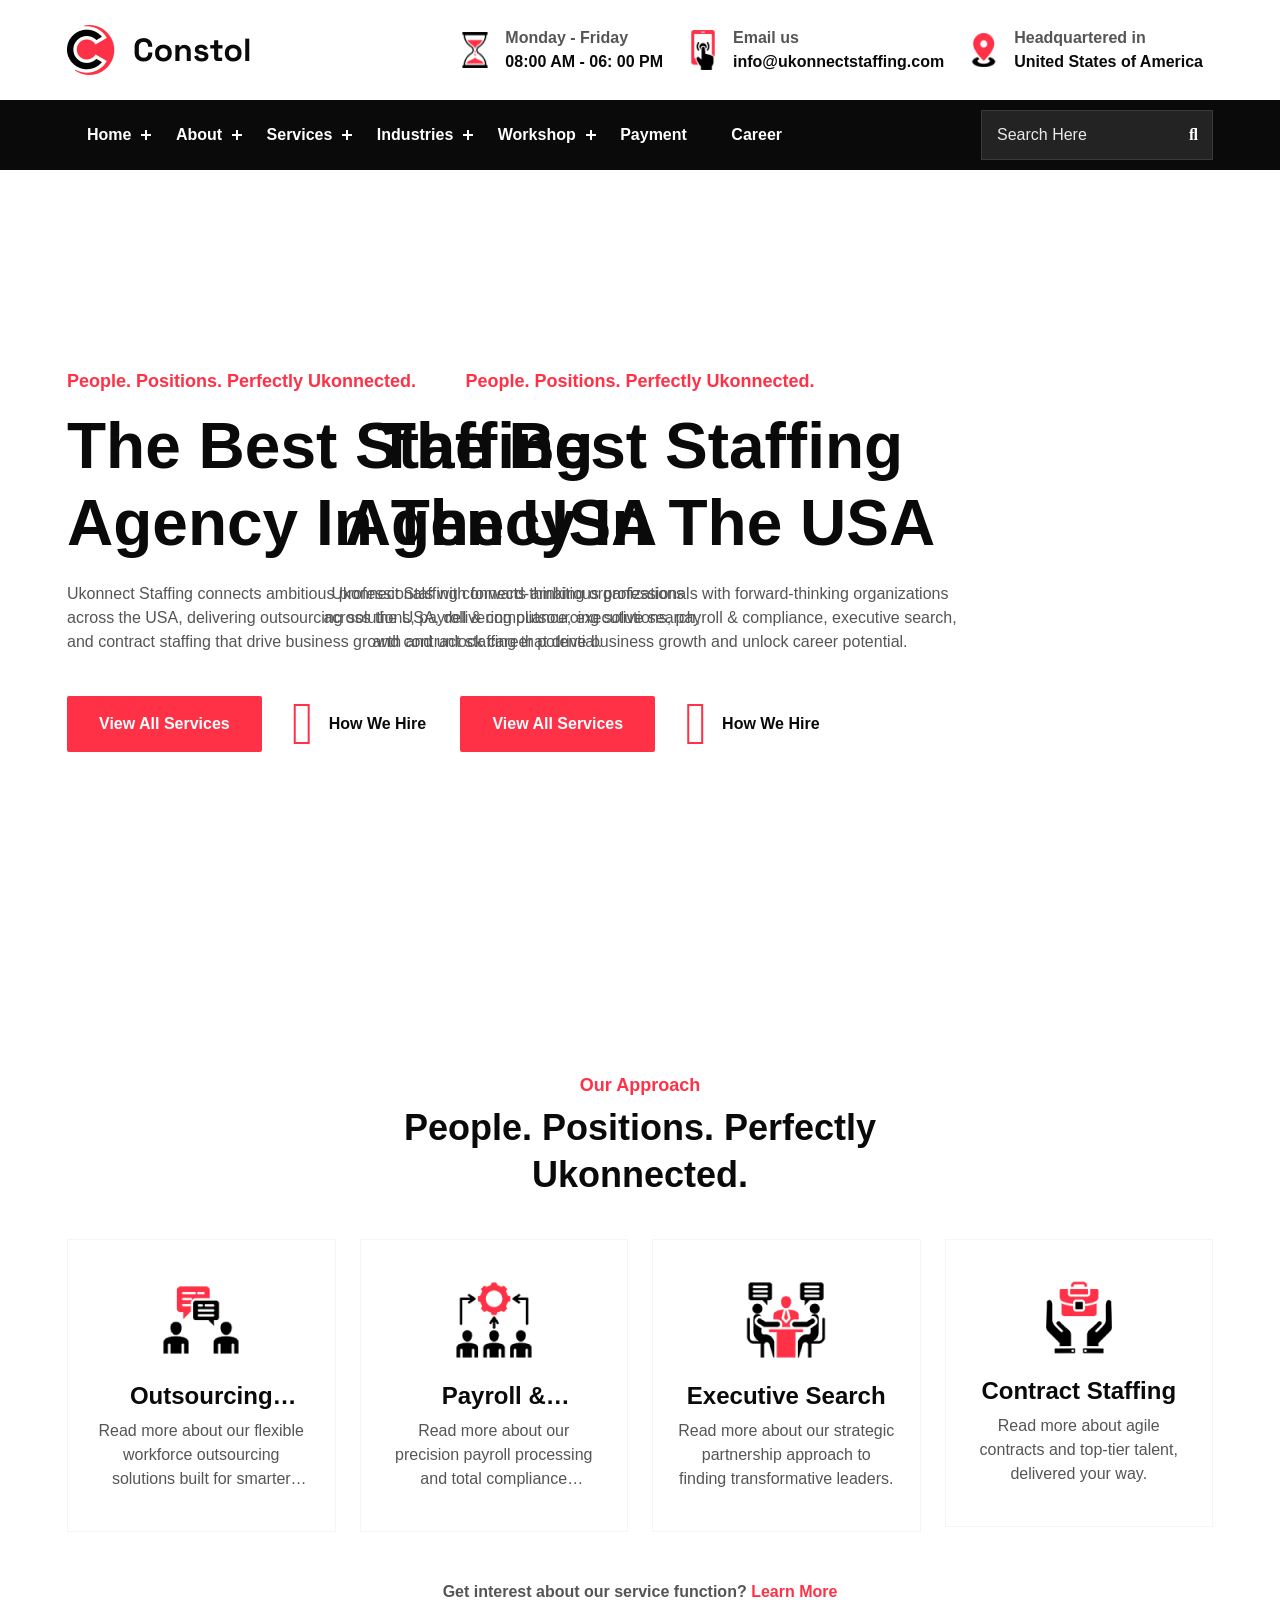
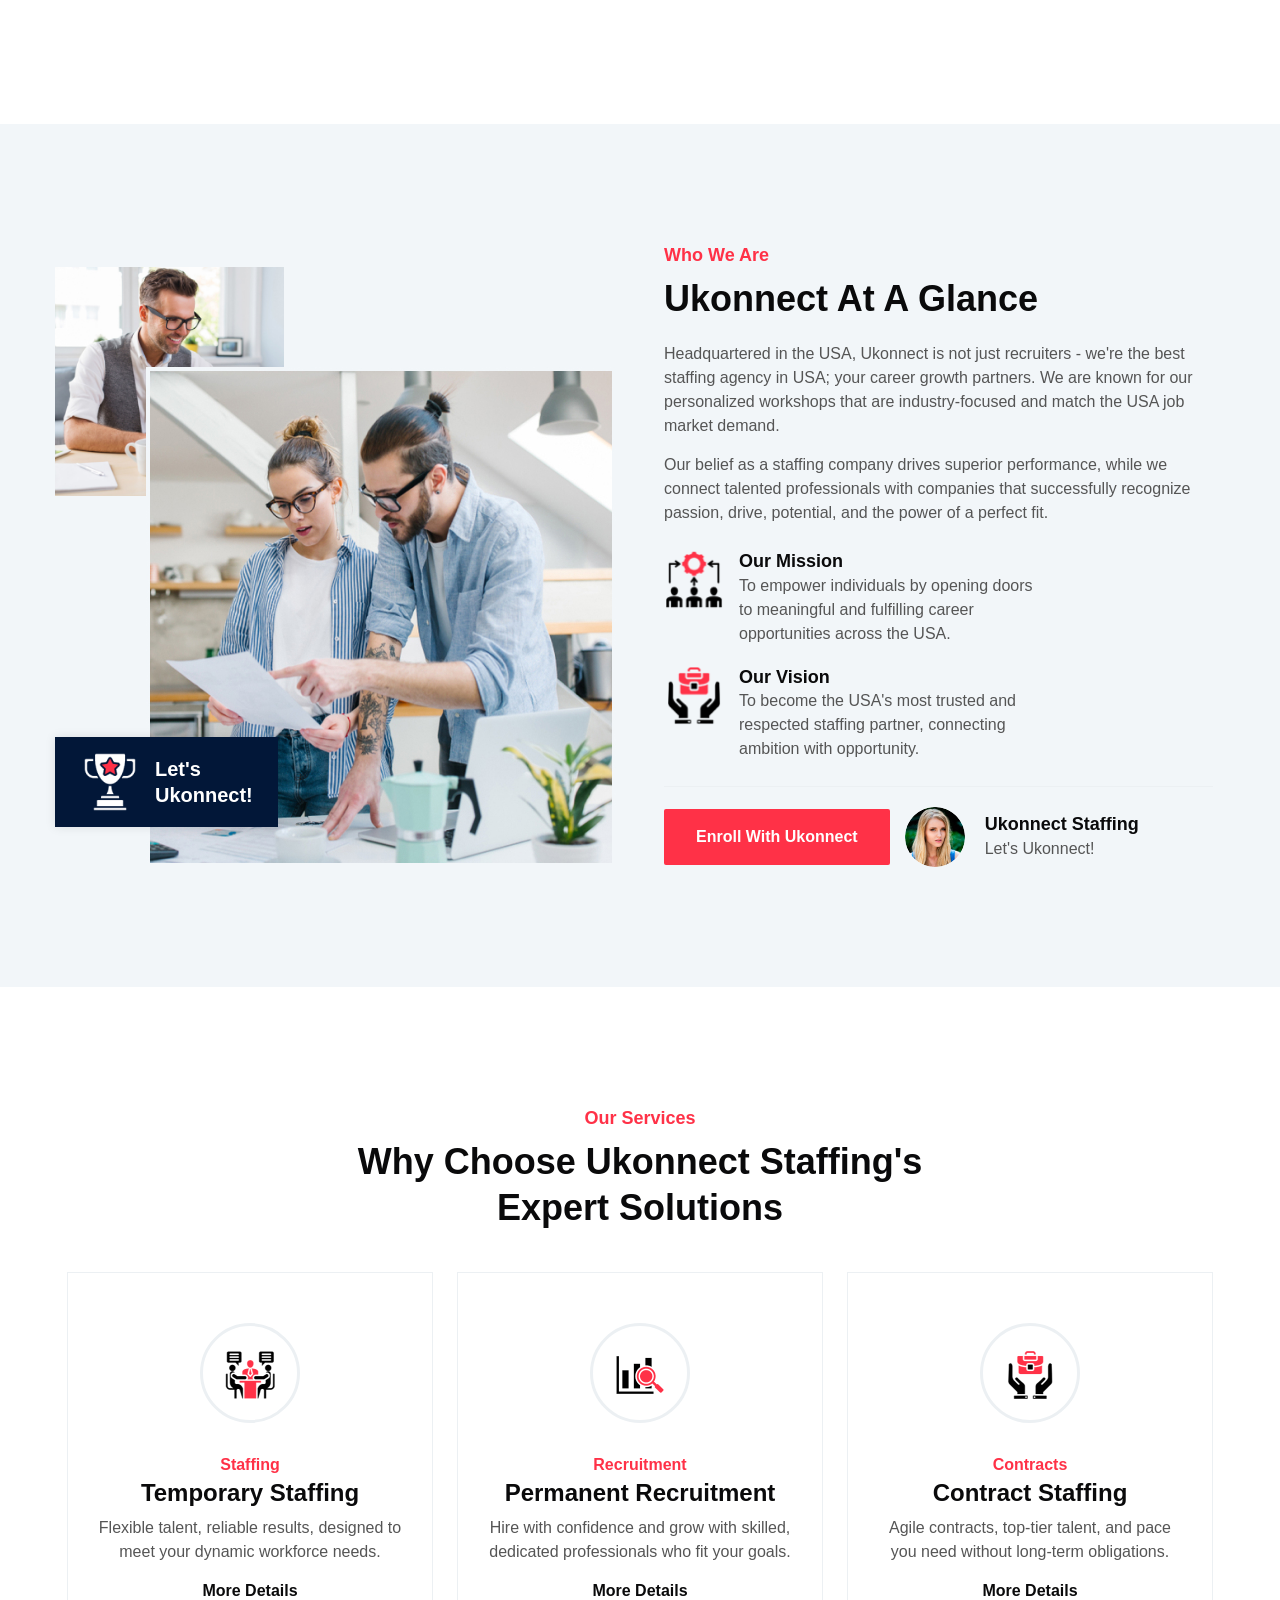
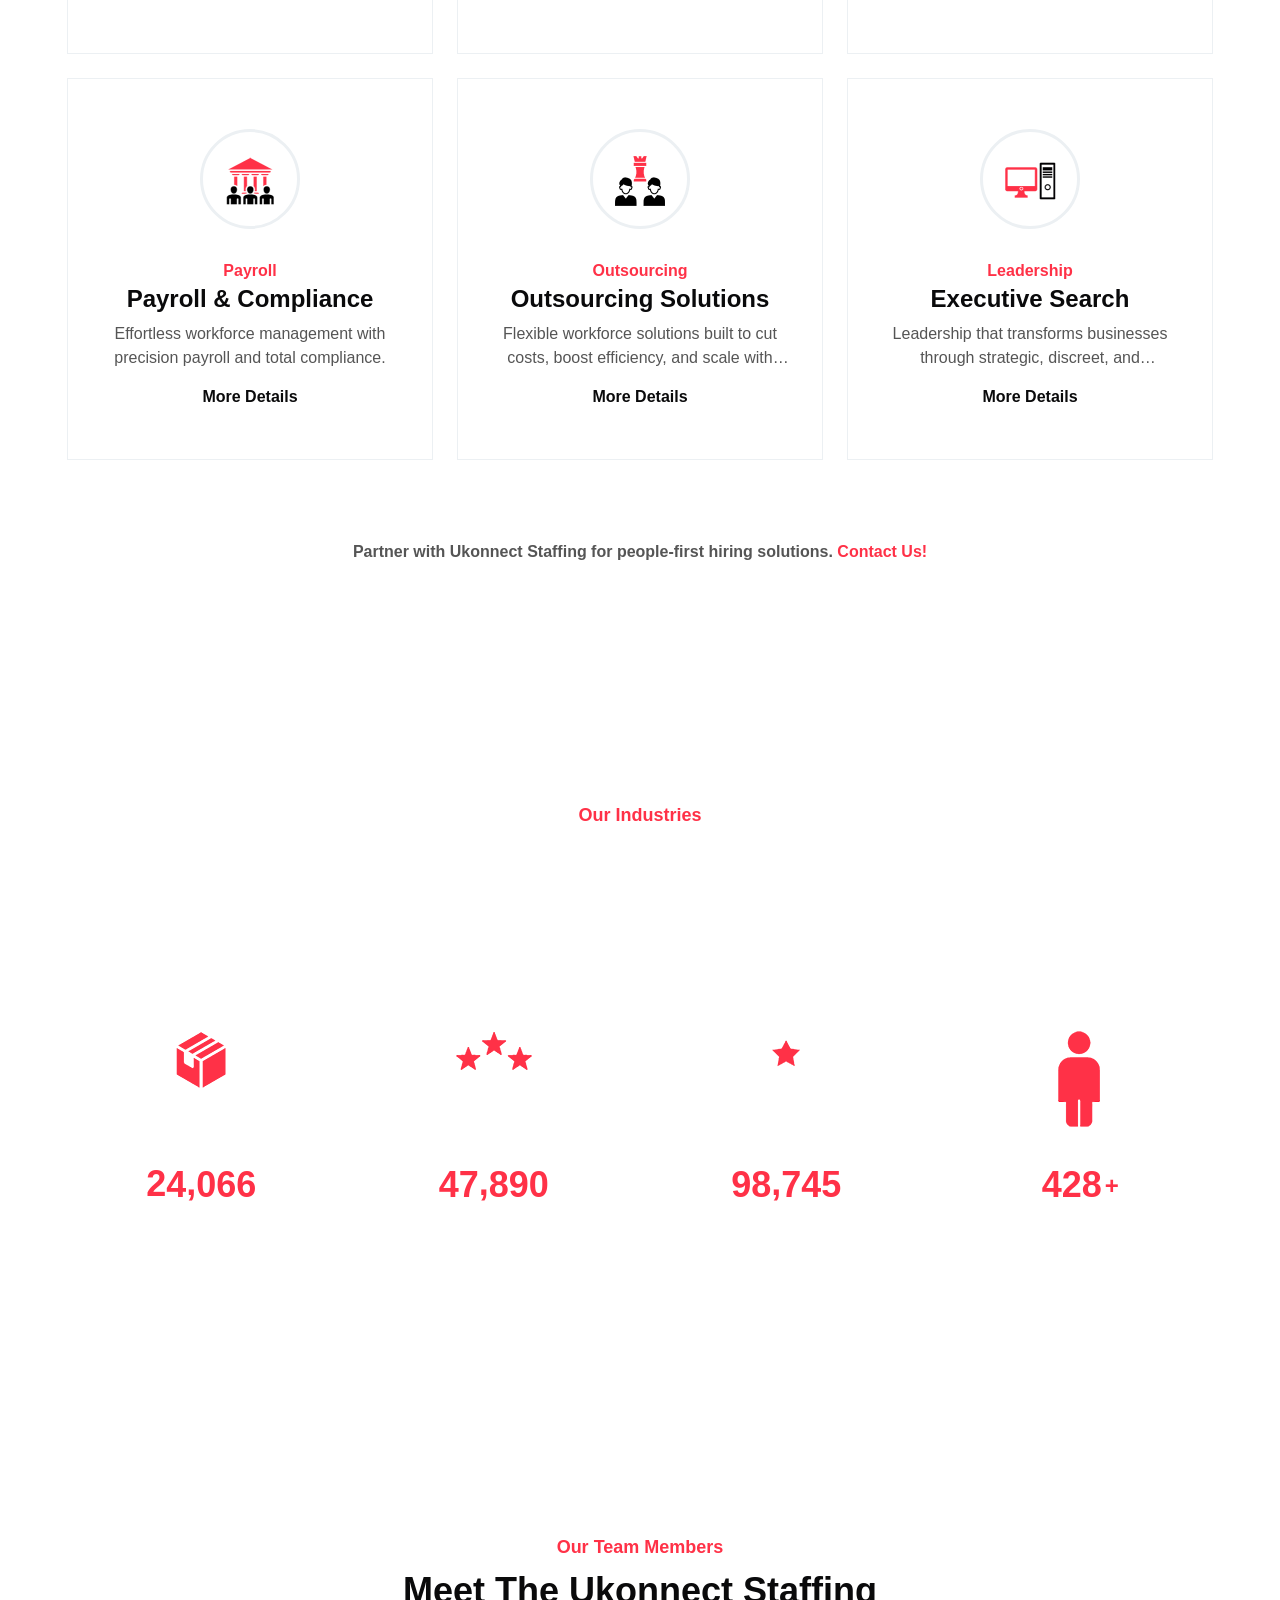
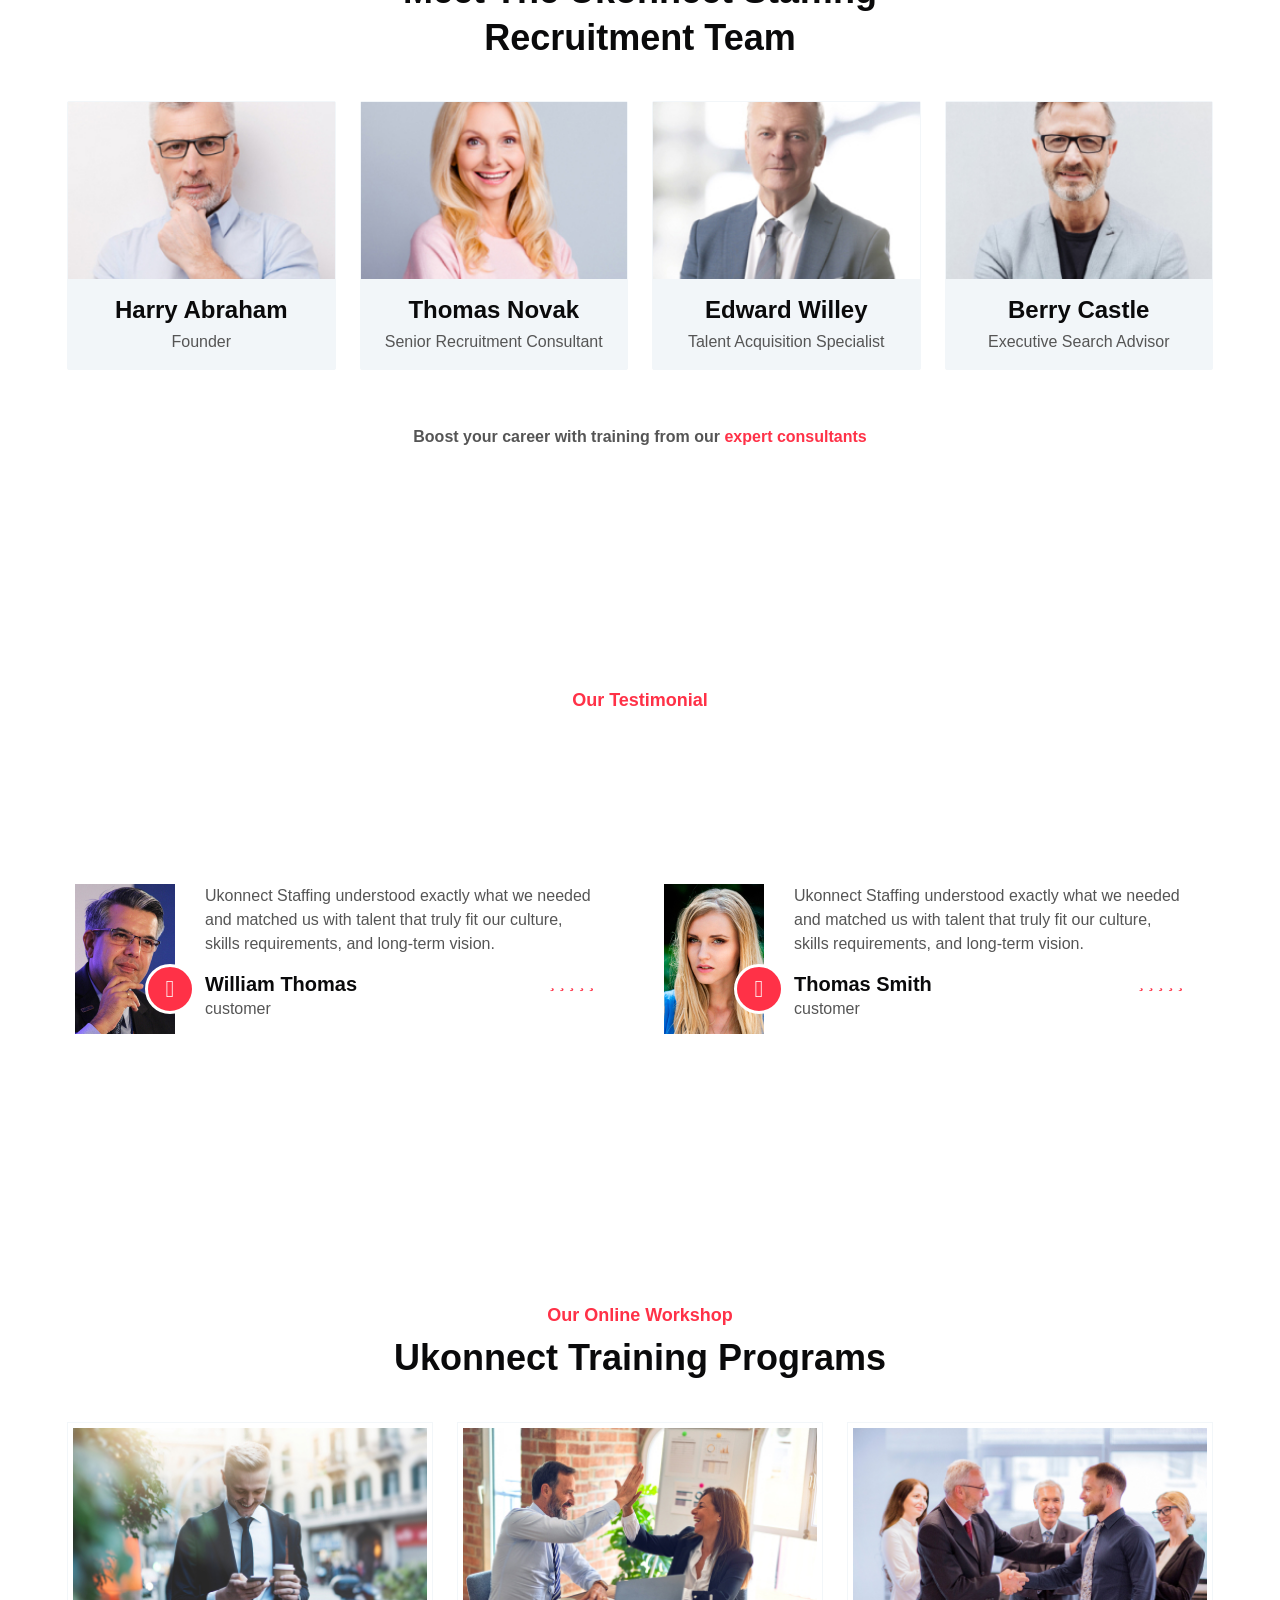
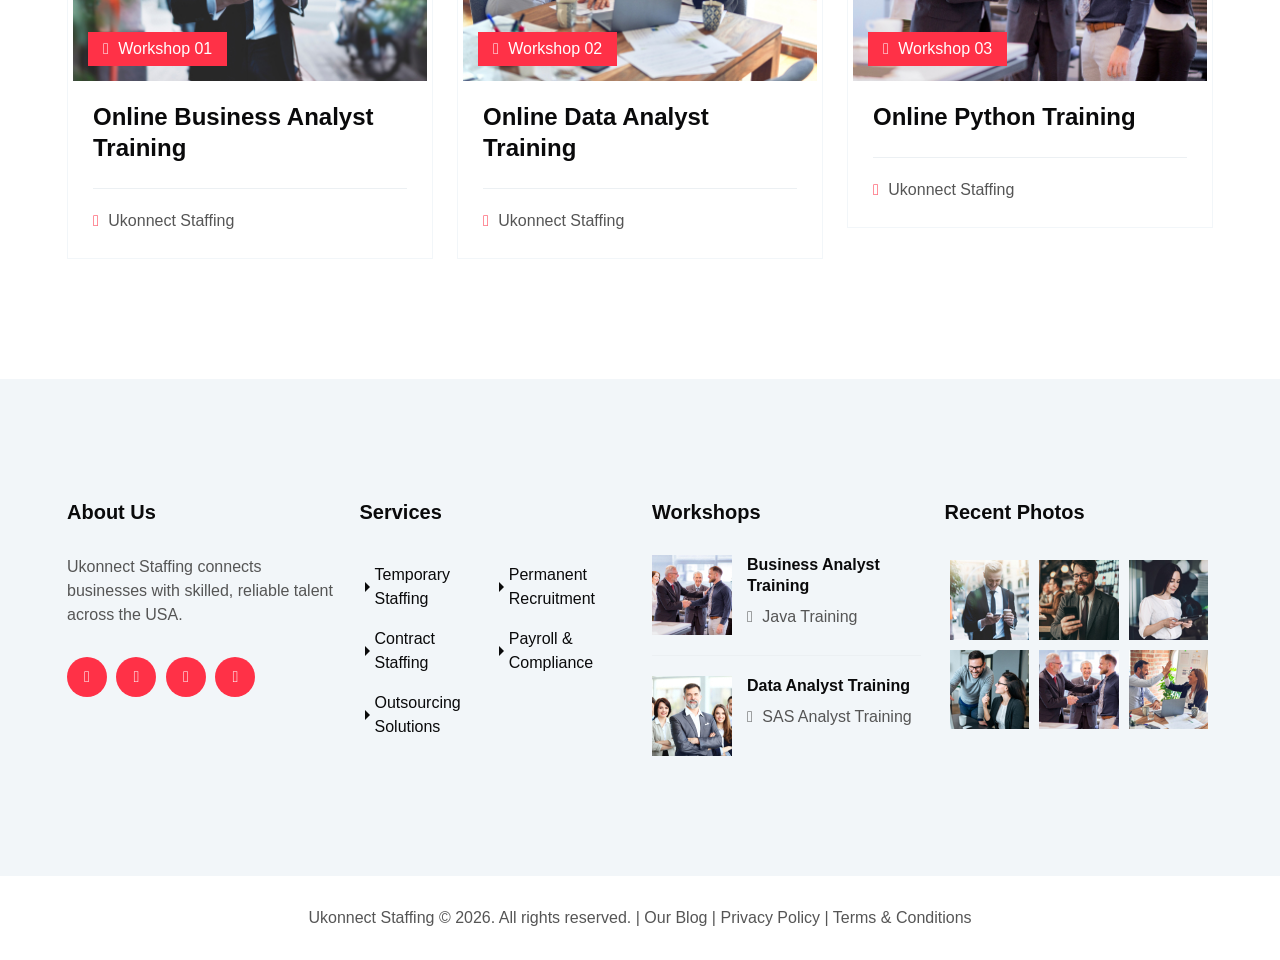
==== commit 3f3938c0: "mnb" ====
--- a/index.html
+++ b/index.html
@@ -7,13 +7,13 @@
     <link rel="shortcut icon" href="https://labartisan.net/demo/constol/assets/css/favicon.png" type="image/x-icon">
 
     <!-- Other css -->
-    <link rel="stylesheet" href="./Constol_files/animate.css">
-    <link rel="stylesheet" href="./Constol_files/bootstrap.min.css">
-    <link rel="stylesheet" href="./Constol_files/all.min.css">
-    <link rel="stylesheet" href="./Constol_files/swiper.min.css">
-    <link rel="stylesheet" href="./Constol_files/odometer.css">
-    <link rel="stylesheet" href="./Constol_files/lightcase.css">
-    <link rel="stylesheet" href="./Constol_files/style.css">
+    <link rel="stylesheet" href="./consto/animate.css">
+    <link rel="stylesheet" href="./consto/bootstrap.min.css">
+    <link rel="stylesheet" href="./consto/all.min.css">
+    <link rel="stylesheet" href="./consto/swiper.min.css">
+    <link rel="stylesheet" href="./consto/odometer.css">
+    <link rel="stylesheet" href="./consto/lightcase.css">
+    <link rel="stylesheet" href="./consto/style.css">
 
     <title>Ukonnect Staffing</title>
 </head>
@@ -38,13 +38,13 @@
             <div class="container">
                 <div class="header__toparea">
                     <div class="logo">
-                        <a href="https://labartisan.net/demo/constol/index.html"><img src="./Constol_files/logo2.png" alt="logo"></a>
+                        <a href="https://labartisan.net/demo/constol/index.html"><img src="./consto/logo2.png" alt="logo"></a>
                     </div>
                     <div class="info">
                         <ul>
                             <li>
                                 <div class="thumb">
-                                    <img src="./Constol_files/03.png" alt="icon">
+                                    <img src="./consto/03.png" alt="icon">
                                 </div>
                                 <div class="text">
                                     <span>Monday - Friday</span>
@@ -53,7 +53,7 @@
                             </li>
                             <li>
                                 <div class="thumb">
-                                    <img src="./Constol_files/04.png" alt="icon">
+                                    <img src="./consto/04.png" alt="icon">
                                 </div>
                                 <div class="text">
                                     <span>Email us</span>
@@ -62,7 +62,7 @@
                             </li>
                             <li>
                                 <div class="thumb">
-                                    <img src="./Constol_files/05.png" alt="icon">
+                                    <img src="./consto/05.png" alt="icon">
                                 </div>
                                 <div class="text">
                                     <span>Headquartered in</span>
@@ -254,7 +254,7 @@
                         <div class="feature__item">
                             <div class="feature__inner">
                                 <div class="feature__thumb">
-                                    <img src="./Constol_files/04(1).png" alt="feature icon">
+                                    <img src="./consto/04(1).png" alt="feature icon">
                                 </div>
                                 <div class="feature__content">
                                     <h4>Outsourcing Solutions</h4>
@@ -267,7 +267,7 @@
                         <div class="feature__item">
                             <div class="feature__inner">
                                 <div class="feature__thumb">
-                                    <img src="./Constol_files/05(1).png" alt="feature icon">
+                                    <img src="./consto/05(1).png" alt="feature icon">
                                 </div>
                                 <div class="feature__content">
                                     <h4>Payroll &amp; Compliance</h4>
@@ -280,7 +280,7 @@
                         <div class="feature__item">
                             <div class="feature__inner">
                                 <div class="feature__thumb">
-                                    <img src="./Constol_files/06.png" alt="feature icon">
+                                    <img src="./consto/06.png" alt="feature icon">
                                 </div>
                                 <div class="feature__content">
                                     <h4>Executive Search</h4>
@@ -293,7 +293,7 @@
                         <div class="feature__item">
                             <div class="feature__inner">
                                 <div class="feature__thumb">
-                                    <img src="./Constol_files/07.png" alt="feature icon">
+                                    <img src="./consto/07.png" alt="feature icon">
                                 </div>
                                 <div class="feature__content">
                                     <h4>Contract Staffing</h4>
@@ -326,7 +326,7 @@
                         <ul>
                             <li class="w-100">
                                 <div class="icon">
-                                    <img src="./Constol_files/01.png" alt="about icon">
+                                    <img src="./consto/01.png" alt="about icon">
                                 </div>
                                 <div class="text">
                                     <h6>Our Mission</h6>
@@ -335,7 +335,7 @@
                             </li>
                             <li class="w-100">
                                 <div class="icon">
-                                    <img src="./Constol_files/02.png" alt="about icon">
+                                    <img src="./consto/02.png" alt="about icon">
                                 </div>
                                 <div class="text">
                                     <h6>Our Vision</h6>
@@ -347,7 +347,7 @@
                             <a href="https://labartisan.net/demo/constol/appointment.html" class="lab-btn">Enroll with Ukonnect</a>
                             <div class="about__author">
                                 <div class="thumb">
-                                    <img src="./Constol_files/01.jpg" alt="about author">
+                                    <img src="./consto/01.jpg" alt="about author">
                                 </div>
                                 <div class="content">
                                     <h6><a href="https://labartisan.net/demo/constol/adviser-single.html">Ukonnect Staffing</a></h6>
@@ -361,12 +361,12 @@
                     <div class="about__thumb">
                         <div class="row g-4">
                             <div class="thumb thumb--2 text-end">
-                                <img src="./Constol_files/04.jpg" alt="About Image">
+                                <img src="./consto/04.jpg" alt="About Image">
                                 <div class="thumb--experience text-start">
-                                    <img src="./Constol_files/03(1).png" alt="Icon">
+                                    <img src="./consto/03(1).png" alt="Icon">
                                     <h5>Let's <br> Ukonnect!</h5>
                                 </div>
-                                <div class="floating-img"><img src="./Constol_files/05.jpg" alt="About Image"></div>
+                                <div class="floating-img"><img src="./consto/05.jpg" alt="About Image"></div>
                             </div>
                         </div>
                     </div>
@@ -392,7 +392,7 @@
                             <div class="service__inner text-center">
                                 <div class="service__thumb">
                                     <a href="https://labartisan.net/demo/constol/service-single.html">
-                                        <img src="./Constol_files/01(1).png" alt="service">
+                                        <img src="./consto/01(1).png" alt="service">
                                     </a>
                                 </div>
                                 <div class="service__content">
@@ -409,7 +409,7 @@
                             <div class="service__inner text-center">
                                 <div class="service__thumb">
                                     <a href="https://labartisan.net/demo/constol/service-single.html">
-                                        <img src="./Constol_files/02(1).png" alt="service">
+                                        <img src="./consto/02(1).png" alt="service">
                                     </a>
                                 </div>
                                 <div class="service__content">
@@ -426,7 +426,7 @@
                             <div class="service__inner text-center">
                                 <div class="service__thumb">
                                     <a href="https://labartisan.net/demo/constol/service-single.html">
-                                        <img src="./Constol_files/03(2).png" alt="service">
+                                        <img src="./consto/03(2).png" alt="service">
                                     </a>
                                 </div>
                                 <div class="service__content">
@@ -443,7 +443,7 @@
                             <div class="service__inner text-center">
                                 <div class="service__thumb">
                                     <a href="https://labartisan.net/demo/constol/service-single.html">
-                                        <img src="./Constol_files/04(2).png" alt="service">
+                                        <img src="./consto/04(2).png" alt="service">
                                     </a>
                                 </div>
                                 <div class="service__content">
@@ -460,7 +460,7 @@
                             <div class="service__inner text-center">
                                 <div class="service__thumb">
                                     <a href="https://labartisan.net/demo/constol/service-single.html">
-                                        <img src="./Constol_files/05(2).png" alt="service">
+                                        <img src="./consto/05(2).png" alt="service">
                                     </a>
                                 </div>
                                 <div class="service__content">
@@ -477,7 +477,7 @@
                             <div class="service__inner text-center">
                                 <div class="service__thumb">
                                     <a href="https://labartisan.net/demo/constol/service-single.html">
-                                        <img src="./Constol_files/06(1).png" alt="service">
+                                        <img src="./consto/06(1).png" alt="service">
                                     </a>
                                 </div>
                                 <div class="service__content">
@@ -513,7 +513,7 @@
                         <div class="specialtie__item">
                             <div class="specialtie__inner">
                                 <div class="specialtie__thumb">
-                                    <img src="./Constol_files/01(2).png" alt="specialtie thumb">
+                                    <img src="./consto/01(2).png" alt="specialtie thumb">
                                 </div>
                                 <div class="specialtie__content">
                                     <h2 class="mb-0 odometer odometer-auto-theme" data-odometer-final="24066"><div class="odometer-inside"><span class="odometer-digit"><span class="odometer-digit-spacer">8</span><span class="odometer-digit-inner"><span class="odometer-ribbon"><span class="odometer-ribbon-inner"><span class="odometer-value">0</span></span></span></span></span></div></h2>
@@ -526,7 +526,7 @@
                         <div class="specialtie__item">
                             <div class="specialtie__inner">
                                 <div class="specialtie__thumb">
-                                    <img src="./Constol_files/02(2).png" alt="specialtie thumb">
+                                    <img src="./consto/02(2).png" alt="specialtie thumb">
                                 </div>
                                 <div class="specialtie__content">
                                     <h2 class="mb-0 odometer odometer-auto-theme" data-odometer-final="47890"><div class="odometer-inside"><span class="odometer-digit"><span class="odometer-digit-spacer">8</span><span class="odometer-digit-inner"><span class="odometer-ribbon"><span class="odometer-ribbon-inner"><span class="odometer-value">0</span></span></span></span></span></div></h2>
@@ -539,7 +539,7 @@
                         <div class="specialtie__item">
                             <div class="specialtie__inner">
                                 <div class="specialtie__thumb">
-                                    <img src="./Constol_files/03(3).png" alt="specialtie thumb">
+                                    <img src="./consto/03(3).png" alt="specialtie thumb">
                                 </div>
                                 <div class="specialtie__content">
                                     <h2 class="mb-0 odometer odometer-auto-theme" data-odometer-final="98745"><div class="odometer-inside"><span class="odometer-digit"><span class="odometer-digit-spacer">8</span><span class="odometer-digit-inner"><span class="odometer-ribbon"><span class="odometer-ribbon-inner"><span class="odometer-value">0</span></span></span></span></span></div></h2>
@@ -552,7 +552,7 @@
                         <div class="specialtie__item">
                             <div class="specialtie__inner">
                                 <div class="specialtie__thumb">
-                                    <img src="./Constol_files/04(3).png" alt="specialtie thumb">
+                                    <img src="./consto/04(3).png" alt="specialtie thumb">
                                 </div>
                                 <div class="specialtie__content">
                                     <h2 class="mb-0 odometer odometer-auto-theme" data-odometer-final="428"><div class="odometer-inside"><span class="odometer-digit"><span class="odometer-digit-spacer">8</span><span class="odometer-digit-inner"><span class="odometer-ribbon"><span class="odometer-ribbon-inner"><span class="odometer-value">0</span></span></span></span></span></div></h2><span>+</span>
@@ -583,7 +583,7 @@
                         <div class="teamMember__item">
                             <div class="teamMember__inner">
                                 <div class="teamMember__thumb">
-                                    <a href="https://labartisan.net/demo/constol/adviser-single.html"><img src="./Constol_files/01(3).jpg" alt="teamMember"></a>
+                                    <a href="https://labartisan.net/demo/constol/adviser-single.html"><img src="./consto/01(3).jpg" alt="teamMember"></a>
                                 </div>
                                 <div class="teamMember__content">
                                     <h4><a href="https://labartisan.net/demo/constol/adviser-single.html">Harry Abraham</a></h4>
@@ -602,7 +602,7 @@
                         <div class="teamMember__item">
                             <div class="teamMember__inner">
                                 <div class="teamMember__thumb">
-                                    <a href="https://labartisan.net/demo/constol/adviser-single.html"><img src="./Constol_files/02.jpg" alt="teamMember"></a>
+                                    <a href="https://labartisan.net/demo/constol/adviser-single.html"><img src="./consto/02.jpg" alt="teamMember"></a>
                                 </div>
                                 <div class="teamMember__content">
                                     <h4><a href="https://labartisan.net/demo/constol/adviser-single.html">Thomas Novak</a></h4>
@@ -621,7 +621,7 @@
                         <div class="teamMember__item">
                             <div class="teamMember__inner">
                                 <div class="teamMember__thumb">
-                                    <a href="https://labartisan.net/demo/constol/adviser-single.html"><img src="./Constol_files/03.jpg" alt="teamMember"></a>
+                                    <a href="https://labartisan.net/demo/constol/adviser-single.html"><img src="./consto/03.jpg" alt="teamMember"></a>
                                 </div>
                                 <div class="teamMember__content">
                                     <h4><a href="https://labartisan.net/demo/constol/adviser-single.html">Edward Willey</a></h4>
@@ -640,7 +640,7 @@
                         <div class="teamMember__item">
                             <div class="teamMember__inner">
                                 <div class="teamMember__thumb">
-                                    <a href="https://labartisan.net/demo/constol/adviser-single.html"><img src="./Constol_files/04(4).jpg" alt="teamMember"></a>
+                                    <a href="https://labartisan.net/demo/constol/adviser-single.html"><img src="./consto/04(4).jpg" alt="teamMember"></a>
                                 </div>
                                 <div class="teamMember__content">
                                     <h4><a href="https://labartisan.net/demo/constol/adviser-single.html">Berry Castle</a></h4>
@@ -684,7 +684,7 @@
                                                 <div class="testimonial__inner">
                                                     <div class="testimonial__thumb">
                                                         <div class="thumb">
-                                                            <img src="./Constol_files/01(4).jpg" alt="testimonial">
+                                                            <img src="./consto/01(4).jpg" alt="testimonial">
                                                             <i class="fa-solid fa-quote-right"></i>
                                                         </div>
                                                     </div>
@@ -711,7 +711,7 @@
                                                 <div class="testimonial__inner">
                                                     <div class="testimonial__thumb">
                                                         <div class="thumb">
-                                                            <img src="./Constol_files/02(3).jpg" alt="testimonial">
+                                                            <img src="./consto/02(3).jpg" alt="testimonial">
                                                             <i class="fa-solid fa-quote-right"></i>
                                                         </div>
                                                     </div>
@@ -739,7 +739,7 @@
                                                 <div class="testimonial__inner">
                                                     <div class="testimonial__thumb">
                                                         <div class="thumb">
-                                                            <img src="./Constol_files/01(4).jpg" alt="testimonial">
+                                                            <img src="./consto/01(4).jpg" alt="testimonial">
                                                             <i class="fa-solid fa-quote-right"></i>
                                                         </div>
                                                     </div>
@@ -767,7 +767,7 @@
                                                 <div class="testimonial__inner">
                                                     <div class="testimonial__thumb">
                                                         <div class="thumb">
-                                                            <img src="./Constol_files/02(3).jpg" alt="testimonial">
+                                                            <img src="./consto/02(3).jpg" alt="testimonial">
                                                             <i class="fa-solid fa-quote-right"></i>
                                                         </div>
                                                     </div>
@@ -795,7 +795,7 @@
                                                 <div class="testimonial__inner">
                                                     <div class="testimonial__thumb">
                                                         <div class="thumb">
-                                                            <img src="./Constol_files/01(4).jpg" alt="testimonial">
+                                                            <img src="./consto/01(4).jpg" alt="testimonial">
                                                             <i class="fa-solid fa-quote-right"></i>
                                                         </div>
                                                     </div>
@@ -822,7 +822,7 @@
                                                 <div class="testimonial__inner">
                                                     <div class="testimonial__thumb">
                                                         <div class="thumb">
-                                                            <img src="./Constol_files/02(3).jpg" alt="testimonial">
+                                                            <img src="./consto/02(3).jpg" alt="testimonial">
                                                             <i class="fa-solid fa-quote-right"></i>
                                                         </div>
                                                     </div>
@@ -871,7 +871,7 @@
                         <div class="blog__item">
                             <div class="blog__inner">
                                 <div class="blog__thumb">
-                                    <a href="https://labartisan.net/demo/constol/blog-single.html"><img src="./Constol_files/01(5).jpg" alt="blog thumb"></a>
+                                    <a href="https://labartisan.net/demo/constol/blog-single.html"><img src="./consto/01(5).jpg" alt="blog thumb"></a>
                                     <span class="date"><i class="fa-solid fa-calendar-days"></i> Workshop 01</span>
                                 </div>
                                 <div class="blog__content">
@@ -889,7 +889,7 @@
                         <div class="blog__item">
                             <div class="blog__inner">
                                 <div class="blog__thumb">
-                                    <a href="https://labartisan.net/demo/constol/blog-single.html"><img src="./Constol_files/02(4).jpg" alt="blog thumb"></a>
+                                    <a href="https://labartisan.net/demo/constol/blog-single.html"><img src="./consto/02(4).jpg" alt="blog thumb"></a>
                                     <span class="date"><i class="fa-solid fa-calendar-days"></i> Workshop 02</span>
                                 </div>
                                 <div class="blog__content">
@@ -907,7 +907,7 @@
                         <div class="blog__item">
                             <div class="blog__inner">
                                 <div class="blog__thumb">
-                                    <a href="https://labartisan.net/demo/constol/blog-single.html"><img src="./Constol_files/03(4).jpg" alt="blog thumb"></a>
+                                    <a href="https://labartisan.net/demo/constol/blog-single.html"><img src="./consto/03(4).jpg" alt="blog thumb"></a>
                                     <span class="date"><i class="fa-solid fa-calendar-days"></i> Workshop 03</span>
                                 </div>
                                 <div class="blog__content">
@@ -974,7 +974,7 @@
                                 <ul>
                                     <li>
                                         <div class="thumb">
-                                            <a href="https://labartisan.net/demo/constol/blog-sing.html"><img src="./Constol_files/01(6).jpg" alt="recentpost"></a>
+                                            <a href="https://labartisan.net/demo/constol/blog-sing.html"><img src="./consto/01(6).jpg" alt="recentpost"></a>
                                         </div>
                                         <div class="content">
                                             <h6><a href="https://labartisan.net/demo/constol/blog-single.html">Business Analyst Training</a></h6>
@@ -983,7 +983,7 @@
                                     </li>
                                     <li>
                                         <div class="thumb">
-                                            <a href="https://labartisan.net/demo/constol/blog-sing.html"><img src="./Constol_files/02(5).jpg" alt="recentpost"></a>
+                                            <a href="https://labartisan.net/demo/constol/blog-sing.html"><img src="./consto/02(5).jpg" alt="recentpost"></a>
                                         </div>
                                         <div class="content">
                                             <h6><a href="https://labartisan.net/demo/constol/blog-single.html">Data Analyst Training</a></h6>
@@ -1001,12 +1001,12 @@
                             </div>
                             <div class="footer__wrapper">
                                 <ul>
-                                    <li><a href="./Constol_files/01(7).jpg" data-rel="lightcase"><img src="./Constol_files/01(7).jpg" alt="gallery thumb"></a></li>
-                                    <li><a href="./Constol_files/02(6).jpg" data-rel="lightcase"><img src="./Constol_files/02(6).jpg" alt="gallery thumb"></a></li>
-                                    <li><a href="./Constol_files/03(5).jpg" data-rel="lightcase"><img src="./Constol_files/03(5).jpg" alt="gallery thumb"></a></li>
-                                    <li><a href="./Constol_files/04(5).jpg" data-rel="lightcase"><img src="./Constol_files/04(5).jpg" alt="gallery thumb"></a></li>
-                                    <li><a href="./Constol_files/05(3).jpg" data-rel="lightcase"><img src="./Constol_files/05(3).jpg" alt="gallery thumb"></a></li>
-                                    <li><a href="./Constol_files/06.jpg" data-rel="lightcase"><img src="./Constol_files/06.jpg" alt="gallery thumb"></a></li>
+                                    <li><a href="./consto/01(7).jpg" data-rel="lightcase"><img src="./consto/01(7).jpg" alt="gallery thumb"></a></li>
+                                    <li><a href="./consto/02(6).jpg" data-rel="lightcase"><img src="./consto/02(6).jpg" alt="gallery thumb"></a></li>
+                                    <li><a href="./consto/03(5).jpg" data-rel="lightcase"><img src="./consto/03(5).jpg" alt="gallery thumb"></a></li>
+                                    <li><a href="./consto/04(5).jpg" data-rel="lightcase"><img src="./consto/04(5).jpg" alt="gallery thumb"></a></li>
+                                    <li><a href="./consto/05(3).jpg" data-rel="lightcase"><img src="./consto/05(3).jpg" alt="gallery thumb"></a></li>
+                                    <li><a href="./consto/06.jpg" data-rel="lightcase"><img src="./consto/06.jpg" alt="gallery thumb"></a></li>
                                 </ul>
                             </div>
                         </div>
@@ -1038,18 +1038,18 @@
 
 
     <!-- All Scripts -->
-    <script src="./Constol_files/jquery.js.download"></script>
-    <script src="./Constol_files/bootstrap.bundle.min.js.download"></script>
-    <script src="./Constol_files/waypoints.min.js.download"></script>
-    <script src="./Constol_files/swiper.min.js.download"></script>
-    <script src="./Constol_files/jquery.counterup.min.js.download"></script>
-    <script src="./Constol_files/circularProgressBar.min.js.download"></script>
-    <script src="./Constol_files/wow.min.js.download"></script>
-    <script src="./Constol_files/isotope.pkgd.min.js.download"></script>
-    <script src="./Constol_files/viewport.jquery.js.download"></script>
-    <script src="./Constol_files/odometer.min.js.download"></script>
-    <script src="./Constol_files/lightcase.js.download"></script>
-    <script src="./Constol_files/functions.js.download"></script>
+    <script src="./consto/jquery.js.download"></script>
+    <script src="./consto/bootstrap.bundle.min.js.download"></script>
+    <script src="./consto/waypoints.min.js.download"></script>
+    <script src="./consto/swiper.min.js.download"></script>
+    <script src="./consto/jquery.counterup.min.js.download"></script>
+    <script src="./consto/circularProgressBar.min.js.download"></script>
+    <script src="./consto/wow.min.js.download"></script>
+    <script src="./consto/isotope.pkgd.min.js.download"></script>
+    <script src="./consto/viewport.jquery.js.download"></script>
+    <script src="./consto/odometer.min.js.download"></script>
+    <script src="./consto/lightcase.js.download"></script>
+    <script src="./consto/functions.js.download"></script>
 
 </body><grammarly-desktop-integration data-grammarly-shadow-root="true" style="visibility: visible !important;"><template shadowrootmode="open"><style>
       div.grammarly-desktop-integration {
--- a/consto/lightcase.css
+++ b/consto/lightcase.css
@@ -0,0 +1,558 @@
+/**
+ * Lightcase - jQuery Plugin
+ * The smart and flexible Lightbox Plugin.
+ *
+ * @author		Cornel Boppart <cornel@bopp-art.com>
+ * @copyright	Author
+ *
+ * @version		2.5.0 (11/03/2018)
+ */
+/**
+ * Lightcase settings
+ *
+ * Note: Override default settings for your project without touching this source code by simply
+ * defining those variables within a SASS map called '$lightcase-custom'.
+ *
+ * // Example usage
+ * $lightcase-custom: (
+ *   'breakpoint': 768px
+ * );
+ */
+ @font-face {
+    font-family: 'lightcase';
+    src: url("../fonts/lightcase.eot?55356177");
+    src: url("../fonts/lightcase.eot?55356177#iefix") format("embedded-opentype"), url("../fonts/lightcase.woff?55356177") format("woff"), url("../fonts/lightcase.ttf?55356177") format("truetype"), url("../fonts/lightcase.svg?55356177#lightcase") format("svg");
+    font-weight: normal;
+    font-style: normal;
+  }
+  /* line 12, ../scss/components/fonts/_font-lightcase.scss */
+  [class*='lightcase-icon-']:before {
+    font-family: 'lightcase', sans-serif;
+    font-style: normal;
+    font-weight: normal;
+    speak: none;
+    display: inline-block;
+    text-decoration: inherit;
+    width: 1em;
+    text-align: center;
+    /* For safety - reset parent styles, that can break glyph codes*/
+    font-variant: normal;
+    text-transform: none;
+    /* fix buttons height, for twitter bootstrap */
+    line-height: 1em;
+    /* Uncomment for 3D effect */
+    /* text-shadow: 1px 1px 1px rgba(127, 127, 127, 0.3); */
+  }
+  
+  /* Codes */
+  /* line 35, ../scss/components/fonts/_font-lightcase.scss */
+  .lightcase-icon-play:before {
+    content: '\e800';
+  }
+  
+  /* line 36, ../scss/components/fonts/_font-lightcase.scss */
+  .lightcase-icon-pause:before {
+    content: '\e801';
+  }
+  
+  /* line 37, ../scss/components/fonts/_font-lightcase.scss */
+  .lightcase-icon-close:before {
+    content: '\e802';
+  }
+  
+  /* line 38, ../scss/components/fonts/_font-lightcase.scss */
+  .lightcase-icon-prev:before {
+    content: '\e803';
+  }
+  
+  /* line 39, ../scss/components/fonts/_font-lightcase.scss */
+  .lightcase-icon-next:before {
+    content: '\e804';
+  }
+  
+  /* line 40, ../scss/components/fonts/_font-lightcase.scss */
+  .lightcase-icon-spin:before {
+    content: '\e805';
+  }
+  
+  /**
+   * Mixin providing icon defaults to be used on top of font-lightcase.
+   *
+   * Example usage:
+   * @include icon(#e9e9e9)
+   */
+  /**
+   * Mixin providing icon defaults including a hover status to be used
+   * on top of font-lightcase.
+   *
+   * Example usage:
+   * @include icon-hover(#e9e9e9, #fff)
+   */
+  /**
+   * Provides natural content overflow behavior and scrolling support
+   * even so for touch devices.
+   *
+   * Example usage:
+   * @include overflow()
+   */
+  /**
+   * Neutralizes/resets dimensions including width, height, position as well as margins,
+   * paddings and styles. Used to enforce a neutral and unstyled look and behavoir!
+   *
+   * Example usage:
+   * @include clear(true)
+   *
+   * @param boolean $important
+   */
+  @-webkit-keyframes lightcase-spin {
+    0% {
+      -webkit-transform: rotate(0deg);
+      -moz-transform: rotate(0deg);
+      -o-transform: rotate(0deg);
+      transform: rotate(0deg);
+    }
+    100% {
+      -webkit-transform: rotate(359deg);
+      -moz-transform: rotate(359deg);
+      -o-transform: rotate(359deg);
+      transform: rotate(359deg);
+    }
+  }
+  @-moz-keyframes lightcase-spin {
+    0% {
+      -webkit-transform: rotate(0deg);
+      -moz-transform: rotate(0deg);
+      -o-transform: rotate(0deg);
+      transform: rotate(0deg);
+    }
+    100% {
+      -webkit-transform: rotate(359deg);
+      -moz-transform: rotate(359deg);
+      -o-transform: rotate(359deg);
+      transform: rotate(359deg);
+    }
+  }
+  @-o-keyframes lightcase-spin {
+    0% {
+      -webkit-transform: rotate(0deg);
+      -moz-transform: rotate(0deg);
+      -o-transform: rotate(0deg);
+      transform: rotate(0deg);
+    }
+    100% {
+      -webkit-transform: rotate(359deg);
+      -moz-transform: rotate(359deg);
+      -o-transform: rotate(359deg);
+      transform: rotate(359deg);
+    }
+  }
+  @-ms-keyframes lightcase-spin {
+    0% {
+      -webkit-transform: rotate(0deg);
+      -moz-transform: rotate(0deg);
+      -o-transform: rotate(0deg);
+      transform: rotate(0deg);
+    }
+    100% {
+      -webkit-transform: rotate(359deg);
+      -moz-transform: rotate(359deg);
+      -o-transform: rotate(359deg);
+      transform: rotate(359deg);
+    }
+  }
+  @keyframes lightcase-spin {
+    0% {
+      -webkit-transform: rotate(0deg);
+      -moz-transform: rotate(0deg);
+      -o-transform: rotate(0deg);
+      transform: rotate(0deg);
+    }
+    100% {
+      -webkit-transform: rotate(359deg);
+      -moz-transform: rotate(359deg);
+      -o-transform: rotate(359deg);
+      transform: rotate(359deg);
+    }
+  }
+  /* line 1, ../scss/components/modules/_case.scss */
+  #lightcase-case {
+    display: none;
+    position: fixed;
+    z-index: 2002;
+    top: 50%;
+    left: 50%;
+    font-family: arial, sans-serif;
+    font-size: 13px;
+    line-height: 1.5;
+    text-align: left;
+    text-shadow: 0 0 10px rgba(0, 0, 0, 0.5);
+  }
+  @media screen and (max-width: 640px) {
+    /* line 16, ../scss/components/modules/_case.scss */
+    html[data-lc-type=inline] #lightcase-case, html[data-lc-type=ajax] #lightcase-case {
+      position: fixed !important;
+      top: 0 !important;
+      left: 0 !important;
+      right: 0 !important;
+      bottom: 0 !important;
+      margin: 0 !important;
+      padding: 55px 0 70px 0;
+      width: 100% !important;
+      height: 100% !important;
+      overflow: auto !important;
+    }
+  }
+  
+  @media screen and (min-width: 641px) {
+    /* line 4, ../scss/components/modules/_content.scss */
+    html:not([data-lc-type=error]) #lightcase-content {
+      position: relative;
+      z-index: 1;
+      text-shadow: none;
+      background-color: #fff;
+      -webkit-box-shadow: 0 0 30px rgba(0, 0, 0, 0.5);
+      -moz-box-shadow: 0 0 30px rgba(0, 0, 0, 0.5);
+      -o-box-shadow: 0 0 30px rgba(0, 0, 0, 0.5);
+      box-shadow: 0 0 30px rgba(0, 0, 0, 0.5);
+      -webkit-backface-visibility: hidden;
+    }
+  }
+  @media screen and (min-width: 641px) {
+    /* line 23, ../scss/components/modules/_content.scss */
+    html[data-lc-type=image] #lightcase-content, html[data-lc-type=video] #lightcase-content {
+      background-color: #333;
+    }
+  }
+  /* line 31, ../scss/components/modules/_content.scss */
+  html[data-lc-type=inline] #lightcase-content, html[data-lc-type=ajax] #lightcase-content, html[data-lc-type=error] #lightcase-content {
+    -webkit-box-shadow: none;
+    -moz-box-shadow: none;
+    -o-box-shadow: none;
+    box-shadow: none;
+  }
+  @media screen and (max-width: 640px) {
+    /* line 31, ../scss/components/modules/_content.scss */
+    html[data-lc-type=inline] #lightcase-content, html[data-lc-type=ajax] #lightcase-content, html[data-lc-type=error] #lightcase-content {
+      position: relative !important;
+      top: auto !important;
+      left: auto !important;
+      width: auto !important;
+      height: auto !important;
+      margin: 0 !important;
+      padding: 0 !important;
+      border: none !important;
+      background: none !important;
+    }
+  }
+  /* line 43, ../scss/components/modules/_content.scss */
+  html[data-lc-type=inline] #lightcase-content .lightcase-contentInner, html[data-lc-type=ajax] #lightcase-content .lightcase-contentInner, html[data-lc-type=error] #lightcase-content .lightcase-contentInner {
+    -webkit-box-sizing: border-box;
+    -moz-box-sizing: border-box;
+    -o-box-sizing: border-box;
+    box-sizing: border-box;
+  }
+  @media screen and (max-width: 640px) {
+    /* line 43, ../scss/components/modules/_content.scss */
+    html[data-lc-type=inline] #lightcase-content .lightcase-contentInner, html[data-lc-type=ajax] #lightcase-content .lightcase-contentInner, html[data-lc-type=error] #lightcase-content .lightcase-contentInner {
+      padding: 15px;
+    }
+    /* line 52, ../scss/components/modules/_content.scss */
+    html[data-lc-type=inline] #lightcase-content .lightcase-contentInner, html[data-lc-type=inline] #lightcase-content .lightcase-contentInner > *, html[data-lc-type=ajax] #lightcase-content .lightcase-contentInner, html[data-lc-type=ajax] #lightcase-content .lightcase-contentInner > *, html[data-lc-type=error] #lightcase-content .lightcase-contentInner, html[data-lc-type=error] #lightcase-content .lightcase-contentInner > * {
+      width: 100% !important;
+      max-width: none !important;
+    }
+    /* line 59, ../scss/components/modules/_content.scss */
+    html[data-lc-type=inline] #lightcase-content .lightcase-contentInner > *:not(iframe), html[data-lc-type=ajax] #lightcase-content .lightcase-contentInner > *:not(iframe), html[data-lc-type=error] #lightcase-content .lightcase-contentInner > *:not(iframe) {
+      height: auto !important;
+      max-height: none !important;
+    }
+  }
+  @media screen and (max-width: 640px) {
+    /* line 70, ../scss/components/modules/_content.scss */
+    html.lightcase-isMobileDevice[data-lc-type=iframe] #lightcase-content .lightcase-contentInner iframe {
+      overflow: auto;
+      -webkit-overflow-scrolling: touch;
+    }
+  }
+  @media screen and (max-width: 640px) and (min-width: 641px) {
+    /* line 74, ../scss/components/modules/_content.scss */
+    html[data-lc-type=image] #lightcase-content .lightcase-contentInner, html[data-lc-type=video] #lightcase-content .lightcase-contentInner {
+      line-height: 0.75;
+    }
+  }
+  
+  /* line 82, ../scss/components/modules/_content.scss */
+  html[data-lc-type=image] #lightcase-content .lightcase-contentInner {
+    position: relative;
+    overflow: hidden !important;
+  }
+  @media screen and (max-width: 640px) {
+    /* line 91, ../scss/components/modules/_content.scss */
+    html[data-lc-type=inline] #lightcase-content .lightcase-contentInner .lightcase-inlineWrap, html[data-lc-type=ajax] #lightcase-content .lightcase-contentInner .lightcase-inlineWrap, html[data-lc-type=error] #lightcase-content .lightcase-contentInner .lightcase-inlineWrap {
+      position: relative !important;
+      top: auto !important;
+      left: auto !important;
+      width: auto !important;
+      height: auto !important;
+      margin: 0 !important;
+      padding: 0 !important;
+      border: none !important;
+      background: none !important;
+    }
+  }
+  @media screen and (min-width: 641px) {
+    /* line 100, ../scss/components/modules/_content.scss */
+    html:not([data-lc-type=error]) #lightcase-content .lightcase-contentInner .lightcase-inlineWrap {
+      padding: 30px;
+      overflow: auto;
+      -webkit-box-sizing: border-box;
+      -moz-box-sizing: border-box;
+      -o-box-sizing: border-box;
+      box-sizing: border-box;
+    }
+  }
+  @media screen and (max-width: 640px) {
+    /* line 117, ../scss/components/modules/_content.scss */
+    #lightcase-content h1, #lightcase-content h2, #lightcase-content h3, #lightcase-content h4, #lightcase-content h5, #lightcase-content h6, #lightcase-content p {
+      color: #aaa;
+    }
+  }
+  @media screen and (min-width: 641px) {
+    /* line 117, ../scss/components/modules/_content.scss */
+    #lightcase-content h1, #lightcase-content h2, #lightcase-content h3, #lightcase-content h4, #lightcase-content h5, #lightcase-content h6, #lightcase-content p {
+      color: #333;
+    }
+  }
+  
+  /* line 3, ../scss/components/modules/_error.scss */
+  #lightcase-case p.lightcase-error {
+    margin: 0;
+    font-size: 17px;
+    text-align: center;
+    white-space: nowrap;
+    overflow: hidden;
+    text-overflow: ellipsis;
+    color: #aaa;
+  }
+  @media screen and (max-width: 640px) {
+    /* line 3, ../scss/components/modules/_error.scss */
+    #lightcase-case p.lightcase-error {
+      padding: 30px 0;
+    }
+  }
+  @media screen and (min-width: 641px) {
+    /* line 3, ../scss/components/modules/_error.scss */
+    #lightcase-case p.lightcase-error {
+      padding: 0;
+    }
+  }
+  
+  /* line 4, ../scss/components/modules/_global.scss */
+  .lightcase-open body {
+    overflow: hidden;
+  }
+  /* line 8, ../scss/components/modules/_global.scss */
+  .lightcase-isMobileDevice .lightcase-open body {
+    max-width: 100%;
+    max-height: 100%;
+  }
+  
+  /* line 1, ../scss/components/modules/_info.scss */
+  #lightcase-info {
+    position: absolute;
+    padding-top: 15px;
+  }
+  /* line 9, ../scss/components/modules/_info.scss */
+  #lightcase-info #lightcase-title,
+  #lightcase-info #lightcase-caption {
+    margin: 0;
+    padding: 0;
+    line-height: 1.5;
+    font-weight: normal;
+    text-overflow: ellipsis;
+  }
+  /* line 19, ../scss/components/modules/_info.scss */
+  #lightcase-info #lightcase-title {
+    font-size: 17px;
+    color: #aaa;
+  }
+  @media screen and (max-width: 640px) {
+    /* line 19, ../scss/components/modules/_info.scss */
+    #lightcase-info #lightcase-title {
+      position: fixed;
+      top: 10px;
+      left: 0;
+      max-width: 87.5%;
+      padding: 5px 15px;
+      background: #333;
+    }
+  }
+  /* line 33, ../scss/components/modules/_info.scss */
+  #lightcase-info #lightcase-caption {
+    clear: both;
+    font-size: 13px;
+    color: #aaa;
+  }
+  /* line 39, ../scss/components/modules/_info.scss */
+  #lightcase-info #lightcase-sequenceInfo {
+    font-size: 11px;
+    color: #aaa;
+  }
+  @media screen and (max-width: 640px) {
+    /* line 45, ../scss/components/modules/_info.scss */
+    .lightcase-fullScreenMode #lightcase-info {
+      padding-left: 15px;
+      padding-right: 15px;
+    }
+    /* line 51, ../scss/components/modules/_info.scss */
+    html:not([data-lc-type=image]):not([data-lc-type=video]):not([data-lc-type=flash]):not([data-lc-type=error]) #lightcase-info {
+      position: static;
+    }
+  }
+  
+  /* line 1, ../scss/components/modules/_loading.scss */
+  #lightcase-loading {
+    position: fixed;
+    z-index: 9999;
+    width: 1.123em;
+    height: auto;
+    font-size: 38px;
+    line-height: 1;
+    text-align: center;
+    text-shadow: none;
+    position: fixed;
+    z-index: 2001;
+    top: 50%;
+    left: 50%;
+    margin-top: -0.5em;
+    margin-left: -0.5em;
+    opacity: 1;
+    font-size: 32px;
+    text-shadow: 0 0 15px #fff;
+    -moz-transform-origin: 50% 53%;
+    -webkit-animation: lightcase-spin 0.5s infinite linear;
+    -moz-animation: lightcase-spin 0.5s infinite linear;
+    -o-animation: lightcase-spin 0.5s infinite linear;
+    animation: lightcase-spin 0.5s infinite linear;
+  }
+  /* line 20, ../scss/components/mixins/_presets.scss */
+  #lightcase-loading, #lightcase-loading:focus {
+    text-decoration: none;
+    color: #fff;
+    -webkit-tap-highlight-color: transparent;
+    -webkit-transition: color, opacity, ease-in-out 0.25s;
+    -moz-transition: color, opacity, ease-in-out 0.25s;
+    -o-transition: color, opacity, ease-in-out 0.25s;
+    transition: color, opacity, ease-in-out 0.25s;
+  }
+  /* line 32, ../scss/components/mixins/_presets.scss */
+  #lightcase-loading > span {
+    display: inline-block;
+    text-indent: -9999px;
+  }
+  
+  /* line 2, ../scss/components/modules/_navigation.scss */
+  a[class*='lightcase-icon-'] {
+    position: fixed;
+    z-index: 9999;
+    width: 1.123em;
+    height: auto;
+    font-size: 38px;
+    line-height: 1;
+    text-align: center;
+    text-shadow: none;
+    outline: none;
+    cursor: pointer;
+  }
+  /* line 20, ../scss/components/mixins/_presets.scss */
+  a[class*='lightcase-icon-'], a[class*='lightcase-icon-']:focus {
+    text-decoration: none;
+    color: rgba(255, 255, 255, 0.6);
+    -webkit-tap-highlight-color: transparent;
+    -webkit-transition: color, opacity, ease-in-out 0.25s;
+    -moz-transition: color, opacity, ease-in-out 0.25s;
+    -o-transition: color, opacity, ease-in-out 0.25s;
+    transition: color, opacity, ease-in-out 0.25s;
+  }
+  /* line 32, ../scss/components/mixins/_presets.scss */
+  a[class*='lightcase-icon-'] > span {
+    display: inline-block;
+    text-indent: -9999px;
+  }
+  /* line 49, ../scss/components/mixins/_presets.scss */
+  a[class*='lightcase-icon-']:hover {
+    color: white;
+    text-shadow: 0 0 15px white;
+  }
+  /* line 10, ../scss/components/modules/_navigation.scss */
+  .lightcase-isMobileDevice a[class*='lightcase-icon-']:hover {
+    color: #aaa;
+    text-shadow: none;
+  }
+  /* line 17, ../scss/components/modules/_navigation.scss */
+  a[class*='lightcase-icon-'].lightcase-icon-close {
+    position: fixed;
+    top: 15px;
+    right: 15px;
+    bottom: auto;
+    margin: 0;
+    opacity: 0;
+    outline: none;
+  }
+  /* line 28, ../scss/components/modules/_navigation.scss */
+  a[class*='lightcase-icon-'].lightcase-icon-prev {
+    left: 15px;
+  }
+  /* line 33, ../scss/components/modules/_navigation.scss */
+  a[class*='lightcase-icon-'].lightcase-icon-next {
+    right: 15px;
+  }
+  /* line 38, ../scss/components/modules/_navigation.scss */
+  a[class*='lightcase-icon-'].lightcase-icon-pause, a[class*='lightcase-icon-'].lightcase-icon-play {
+    left: 50%;
+    margin-left: -0.5em;
+  }
+  @media screen and (min-width: 641px) {
+    /* line 38, ../scss/components/modules/_navigation.scss */
+    a[class*='lightcase-icon-'].lightcase-icon-pause, a[class*='lightcase-icon-'].lightcase-icon-play {
+      opacity: 0;
+    }
+  }
+  @media screen and (max-width: 640px) {
+    /* line 2, ../scss/components/modules/_navigation.scss */
+    a[class*='lightcase-icon-'] {
+      bottom: 15px;
+      font-size: 24px;
+    }
+  }
+  @media screen and (min-width: 641px) {
+    /* line 2, ../scss/components/modules/_navigation.scss */
+    a[class*='lightcase-icon-'] {
+      bottom: 50%;
+      margin-bottom: -0.5em;
+    }
+    /* line 57, ../scss/components/modules/_navigation.scss */
+    a[class*='lightcase-icon-']:hover, #lightcase-case:hover ~ a[class*='lightcase-icon-'] {
+      opacity: 1;
+    }
+  }
+  
+  /* line 1, ../scss/components/modules/_overlay.scss */
+  #lightcase-overlay {
+    display: none;
+    width: 100%;
+    min-height: 100%;
+    position: fixed;
+    z-index: 2000;
+    top: -9999px;
+    bottom: -9999px;
+    left: 0;
+    background: #333;
+  }
+  @media screen and (max-width: 640px) {
+    /* line 1, ../scss/components/modules/_overlay.scss */
+    #lightcase-overlay {
+      opacity: 1 !important;
+    }
+  }
+  
--- a/consto/style.css
+++ b/consto/style.css
@@ -0,0 +1,3364 @@
+@import url("https://fonts.googleapis.com/css2?family=Space+Grotesk:wght@300;400;500;600;700&display=swap");
+@import url("https://fonts.googleapis.com/css2?family=Inter:wght@100;200;300;400;500;600;700;800;900&display=swap");
+/* browser prefix adding  */
+/*!
+Template Name: constol
+Template URI: https://themeforest.net/user/pixiansstudiouiux
+Author: labartisan.net
+Author URI: https://themeforest.net/user/pixiansstudiouiux
+Description: Description
+Version: 1.0.0
+Text Domain: constol
+Tags: accountant, advertising, adviser, agency, broker, consultant, consulting, figma-template, finance, insurance, multipurpose
+
+*/
+/*--------------------------------------------------------------
+>>> TABLE OF CONTENTS:
+----------------------------------------------------------------
+# Normalize
+# Typography
+# Global CSS
+# Header CSS
+	*Style-1
+	*Style-2
+	*Mobile Header
+# Page Header
+# Banner
+	*Style-1
+	*Style-2
+# Main
+    *home + all common section
+# Blog
+	*Style-1
+	*Blog Single
+# Blog Widget
+# Contact Us
+#Footer
+--------------------------------------------------------------*/
+/* @@@@@@@@@@@@@  Extend Property CSS Writing Now  @@@@@@@@@@@@@@ */
+.footer__gallery .footer__wrapper ul, .footer__post .footer__wrapper ul li, .footer__page .footer__wrapper ul, .contact__form form, .callAaction__form form, .header__bararea, .header__two .header__top .header__toparea .info ul li, .header__two .header__top .header__toparea .info ul, .header__two .header__top .header__toparea, .header__bottom .area .menu, .header__bottom .area, .sidebar__commentForm .body form, .sidebar__comment .body ul li .content__top, .sidebar__author .body, .sidebar__relatedpost .body ul, .sidebar__categorie .body ul li, .sidebar .body ul li, .jobs__list, .jobs__search form, .history__inner, .history .section__wrapper, .misson__inner, .appointment__inner, .specialtie__two .specialtie__inner, .blog--single .blog__content blockquote, .blog.home .blog__meta ul, .testimonial__three .testimonial__thumb, .testimonial__author, .testimonial__inner, .testimonial__navigation, .project__content, .teamMember__single .teamMember__memberDetails form, .teamMember__inner, .service__four .service__inner, .progressbararea li .title, .about__author, .about__footer, .about__content ul li, .about__content ul, .feature__four .feature__inner, .feature__thumb, .banner__two .banner__btngroup, .banner__btngroup .video__btn, .banner__btngroup, .paginations ul li a, .tags-section .tags, .tags-section {
+  display: flex;
+  flex-wrap: wrap;
+}
+
+.footer__page .footer__wrapper ul li a, .callAaction__form, .callAaction, .menu-item-has-children > a, .header__bar, .header__two .header__bottom .area .search-area form, .header__bottom .area .menu ul li, .sidebar__search form, .history__year > span span, .history__year > span, .history__inner, .appointment form, .specialtie__two .specialtie__content .thumb, .blog.home .blog__thumb, .testimonial__three .testimonial__video, .testimonial__thumb .thumb, .project__inner, .work__two .work__inner, .work__thumb, .teamMember__two .teamMember__inner, .service__content, .about__thumb .thumb--content, .about__thumb .thumb--2 > img, .about__thumb .thumb, .custom-select, .paginations ul li a, .section-header h2, .section-header, .lab-btn, .tags-section .tags li span, .custom-upload {
+  position: relative;
+}
+
+.footer__page .footer__wrapper ul li a::after, .callAaction::after, .menu-item-has-children > a::before, .menu-item-has-children > a::after, .header__bar span, .header__two .header__bottom .area .search-area form button, .sidebar__search form button, .history__year > span::before, .history__year > span::after, .accordion-button:before, .accordion-button:after, .appointment form::after, .blog.home .blog__thumb .date, .testimonial__thumb .thumb i, .project__icon, .project__content, .work__two .work__content, .work__two .work__inner span, .work__thumb span, .teamMember__two .teamMember__content, .service__content .round-btn, .about__one .about__thumb .thumb::after, .about__thumb .thumb--content img, .about__thumb .thumb .floating-img, .about__thumb .thumb--experience, .custom-select::after, .section-header h2::after, .tags-section .tags li span::after, .custom-upload input[type=file] {
+  position: absolute;
+  content: "";
+}
+
+.footer__gallery .footer__wrapper ul li a, .footer__post .footer__wrapper ul li .thumb, .sidebar__relatedpost .body ul li .thumb, .sidebar__recentpost .body ul li .thumb, .history__thumb, .blog.home .blog__thumb, .testimonial__three .testimonial__thumb .thumb, .project__thumb, .teamMember__thumb, .service__thumb, .about, .gallery-img, .lab-btn, .preloader, .custom-upload, .project__content h4 a, .service__content h4 a, .feature__content h4, .footer__post .footer__wrapper ul li .content h6 a, .sidebar .body ul li .content h6 a, .blog.home .blog__content h4 a, .blog.home .blog__content h3 a, .service__content p, .specialtie__two .specialtie__content h2, .feature__content p {
+  overflow: hidden;
+}
+
+.header__ellepsis i, .header__bar, .filters-button-group .button, .lab-btn, .custom-upload input[type=file], .custom-upload .file-btn, .custom-upload {
+  cursor: pointer;
+}
+
+.footer__gallery .footer__wrapper ul li a img, .googleMap iframe, .header__bar span, .header__one, .header.header-fixed.header__two .header__bottom, .sidebar__author .body .content, .sidebar__author .body .thumb, .sidebar__relatedpost .body ul li .thumb img, .sidebar__relatedpost .body ul li, .history__thumb img, .misson__content, .misson__thumb img, .misson__thumb, .specialtie__two .specialtie__content .thumb img, .specialtie__two .specialtie__content, .specialtie__two .specialtie__thumb img, .specialtie__two .specialtie__thumb, .blog--single .blog__content blockquote p, .blog.home .blog__thumb img, .testimonial__three .testimonial__content, .testimonial__three .testimonial__thumb, .project__content, .project__thumb img, .work__two .work__content h5, .work__two .work__content, .teamMember__single .teamMember__memberInfo-thumb img, .teamMember__two .teamMember__content, .teamMember__two .teamMember__thumb, .teamMember__thumb img, .teamMember__thumb, .service__five .service__thumb img, .service__four .service__content, .service__four .service__thumb img, .service__four .service__thumb, .progressbararea li .progress, .progressbararea li .title, .about__content ul li, .feature__four .feature__content, .feature__four .feature__thumb, .custom-select select, .custom-select, input, textarea, select {
+  width: 100%;
+}
+
+.googleMap iframe, .project__content, .teamMember__thumb a, .teamMember__thumb img, .about__thumb .thumb--content {
+  height: 100%;
+}
+
+.footer__copytext p a, .header__two .header__top .header__toparea .info ul li .text p, .header__two .header__top .header__toparea .info ul li .text span, .header__bottom .area .menu ul li a, .sidebar__helps .body .content ul li p, .history__year > span span, .pageheader__content .breadcrumb .breadcrumb-item a, .appointment__content input::placeholder, .appointment__content input, .specialtie__content > span, .blog.home .blog__content .read-more, .work__two .work__inner span, .work__thumb span, .teamMember__content > a, .service__three .service__content .read-more, .service__two .service__content .read-more, .service__content span, .banner__btngroup .video__btn span, .read-more, .filters-button-group .button, .text-btn, .lab-btn, .infotext p, .pagination li .page-link, h1,
+h2,
+h3,
+h4,
+h5,
+h6,
+h1 a,
+h2 a,
+h3 a,
+h4 a,
+h5 a,
+h6 a,
+a h1,
+a h2,
+a h3,
+a h4,
+a h5,
+a h6 {
+  font-weight: 700;
+}
+
+.header__four .header__top--center .info ul li span {
+  font-weight: 400;
+}
+
+.specialtie__two .specialtie__content .thumb .icon, .testimonial__three .testimonial__video .icon {
+  position: absolute;
+  content: "";
+  top: 50%;
+  left: 50%;
+  -webkit-transform: translate(-50%, -50%);
+  transform: translate(-50%, -50%);
+}
+
+.contact__form form, .pageheader__content .breadcrumb, .feature__four .feature__thumb, .feature__four .feature__inner, .feature__three .feature__thumb, .feature__two .feature__thumb, .paginations ul li a {
+  justify-content: center;
+}
+
+.footer__page .footer__wrapper ul, .callAaction__form form, .header__two .header__top .header__toparea, .header__bottom .area .menu, .header__bottom .area, .sidebar__commentForm .body form, .sidebar__comment .body ul li .content__top, .sidebar__relatedpost .body ul, .sidebar__categorie .body ul li, .jobs__search form, .blog.home .blog__meta ul, .testimonial__three .testimonial__author, .testimonial__author, .teamMember__single .teamMember__memberDetails form, .progressbararea li .title, .about__three .about__content ul, .about__four .about__content ul, .feature__thumb, .tags-section {
+  justify-content: space-between;
+}
+
+.header__bararea, .header__two .header__top .header__toparea .info ul li, .header__two .header__top .header__toparea, .header__bottom .area, .sidebar__comment .body ul li .content__top, .sidebar .body ul li, .jobs__list, .history__inner, .appointment__inner, .specialtie__two .specialtie__inner, .testimonial__three .testimonial__author, .about__author, .about__footer, .feature__four .feature__inner, .feature__thumb, .banner__btngroup .video__btn, .banner__btngroup, .paginations ul li a, .tags-section .tags, .tags-section {
+  align-items: center;
+}
+
+/* @@@@@@@@@@@@@  Extend Property CSS Writing Now  @@@@@@@@@@@@@@ */
+.specialtie__two .specialtie__content h2, .feature__content p {
+  display: -webkit-box;
+  -webkit-line-clamp: 3;
+  -webkit-box-orient: vertical;
+  text-overflow: ellipsis;
+}
+
+.footer__post .footer__wrapper ul li .content h6 a, .sidebar .body ul li .content h6 a, .blog.home .blog__content h4 a, .blog.home .blog__content h3 a, .service__content p {
+  display: -webkit-box;
+  -webkit-line-clamp: 2;
+  -webkit-box-orient: vertical;
+  text-overflow: ellipsis;
+}
+
+.project__content h4 a, .service__content h4 a, .feature__content h4 {
+  display: -webkit-box;
+  -webkit-line-clamp: 1;
+  -webkit-box-orient: vertical;
+  text-overflow: ellipsis;
+}
+
+.work__two .work__content p, .about__three .about__thumb .thumb::after, .about__four .about__thumb .thumb::after, .about__two .about__thumb .thumb::after {
+  display: none;
+}
+
+.footer__gallery .footer__wrapper ul li a, .header__bottom .area .menu ul li ul li, .header__bottom .area .menu ul li a, .project__content span, .teamMember__content span, .teamMember__thumb a {
+  display: block;
+}
+
+.footer__page .footer__wrapper ul li a, .footer__about ul li a, .footer__about ul li, .header__bar span, .header__one .header__top .social li a, .header__one .header__top .social li, .header__one .header__top .info ul li, .header__bottom .area .menu ul li, .sidebar__author .body .content ul li, .sidebar__author .body .content span, .jobs__catagory ul li, .history__year > span, .specialtie__content > span, .blog.home .blog__meta ul li, .blog.home .blog__thumb .date, .testimonial__thumb .thumb i, .work__two .work__inner span, .work__thumb span, .teamMember__single .teamMember__memberInfo-content > span, .teamMember__content ul li, .feature__thumb span, .lab-btn, .scrollToTop i, .tags-section .social-link-list li a, .tags-section .tags li a, .tags-section .tags li span i, .custom-upload {
+  display: inline-block;
+}
+
+.border-radius-2, .tags-section .social-link-list li a {
+  border-radius: 2px;
+}
+
+/* @@@@@@@@@@@@@  Extend Property CSS Writing Now  @@@@@@@@@@@@@@ */
+.googleMap iframe, .contact__form form .lab-btn, .callAaction__form form .lab-btn, .header__two .header__bottom .area .search-area form button, .sidebar__author .body .content ul li, .jobs__lists .table tr td, .misson__tabul, .appointment__inner--submit .lab-btn, .teamMember__single .teamMember__memberDetails form .lab-btn {
+  border: none;
+}
+
+.footer__copytext p a, .footer__page .footer__wrapper ul li a, .header__one .header__top .social li a, .header__bottom .area .menu ul li a, .sidebar__comment .body ul li .content .reply a, .sidebar__tags .body ul li a, .sidebar__helps .body .content ul li p, .jobs__lists .table tr td p, .pageheader__content .breadcrumb .breadcrumb-item, .appointment__content input::placeholder, .appointment__content label, .blog.home .blog__meta ul li, .blog.home .blog__content .read-more, .teamMember__single .teamMember__memberInfo-content > span, .teamMember__content > a, .teamMember__content span, .service__three .service__content .read-more, .service__two .service__content .read-more, .service__content span, .banner__btngroup .video__btn span, .read-more, .filters-button-group .button, .tags-section .tags li a, h1,
+h2,
+h3,
+h4,
+h5,
+h6,
+h1 a,
+h2 a,
+h3 a,
+h4 a,
+h5 a,
+h6 a,
+a h1,
+a h2,
+a h3,
+a h4,
+a h5,
+a h6 {
+  text-transform: capitalize;
+}
+
+/* @@@@@@@@@@@@@  Extend Property CSS Writing Now  @@@@@@@@@@@@@@ */
+.footer__about ul li a, .information__icon, .menu-item-has-children.open > a::after, .menu-item-has-children.open > a::before, .header__four .header__bottom .area .menu ul li:hover > a, .header__three .header__bottom .area .menu ul li ul li a.active, .header__three .header__bottom .area .menu ul li ul li a:hover, .header__three .header__bottom .area .menu ul li > a, .header__two .header__bottom .area .search-area form button, .header__two .header__bottom .area .search-area form input, .header__one .header__top .social li a, .header__one .header__top .info ul li, .header__bottom .area .menu ul li ul li a, .header__bottom .area .menu ul li a, .sidebar__comment .body ul li .content .reply a, .sidebar__tags .body ul li a:hover, .pageheader__content .breadcrumb .breadcrumb-item a, .pageheader__content h2, .misson__tabul li .lab-btn.active, .misson__tabul li .lab-btn:hover, .specialtie__two .specialtie__content h2, .specialtie__two *, .specialtie__content h5, .specialtie .section__header h2, .blog--single .blog__content blockquote p, .blog--single .blog__content blockquote i, .blog.bg-primary .section__header h2, .blog.home .blog__thumb .date, .testimonial__three .testimonial__video .icon, .testimonial__thumb .thumb i, .testimonial__navigation .navi, .testimonial .section__header h2, .project__content h4 a, .project__content span, .work__two .work__content h5, .work__two .work__inner, .work__thumb span, .teamMember__two .teamMember__inner:hover .teamMember__content h4 a, .teamMember__two .teamMember__inner:hover .teamMember__content span, .teamMember__two .teamMember__inner:hover .teamMember__content ul li a, .service__single .service__content .teamMember__content ul li i, .service__single .service__content .teamMember__inner:hover .teamMember__content h4 a, .service__content .round-btn, .about__thumb .thumb--content h4, .feature__four .feature__content h5, .feature__three .col-12:nth-child(2) .feature__content h4, .feature__three .col-12:nth-child(2) .feature__content p, .feature__three .col-12:nth-child(1) .feature__content h4, .feature__three .col-12:nth-child(1) .feature__content p, .feature__area .infotext p, .banner__five .banner__btngroup a:first-child, .banner__three .banner__btngroup .lab-btn, .banner__one .banner__content h2, .banner__btngroup .video__btn span, .filters-button-group .button.is-checked, .bg-title *, .tags-section .social-link-list li a, .pagination li .page-link:hover {
+  color: #fff;
+}
+
+.bg-color {
+  background-color: #F2F6F9;
+}
+
+.header__four .header__top--center .info ul li span, .header__two .header__top .header__toparea .info ul li .text p, .misson__tabul li .lab-btn, .appointment__content input::placeholder, .appointment__content input, .service__three .service__content .read-more, .service__three .service__content h4 a, .banner__three .banner__content h2, .banner__two .banner__btngroup .video__btn span, .banner__two .banner__content h2, .filters-button-group .button, .pagination li .page-link {
+  color: #0A0A0B;
+}
+
+.footer__copytext p a, .footer__post .footer__wrapper ul li:hover .content h6 a, .footer__page .footer__wrapper ul li a:hover, .footer .bg-title .footer__page .footer__wrapper ul li a:hover, .footer .bg-title .footer__page .footer__wrapper ul li a:focus, .form-message.error, .information__content p span, .sidebar__author .body .content ul li a:hover, .sidebar__relatedpost .body ul li:hover .content h6 a, .sidebar__categorie .body ul li:hover a, .sidebar__categorie .body ul li:hover span, .sidebar__recentpost .body ul li:hover .content h6 a, .jobs__lists .table.table-striped > tbody > tr:nth-of-type(even) td p b, .history__year > span span, .history__inner:hover .history__content h4, .history__inner:hover .history__year > span span, .pageheader__content .breadcrumb .breadcrumb-item.active, .pageheader__content .breadcrumb .breadcrumb-item:hover a, .misson__content ul li i, .specialtie__two .specialtie__content h6, .specialtie__content > span, .specialtie__content h2, .blog--classic .blog__inner:hover .blog__content h3 a, .blog--single .blog__inner:hover .blog__content h3 a, .blog.home .blog__meta ul li i, .blog.home .blog__inner:hover .blog__content .read-more, .blog.home .blog__inner:hover .blog__content h4 a, .testimonial__author .rating i, .project__icon:hover, .project__icon, .work__inner:hover .work__thumb span, .teamMember__single .teamMember__memberInfo-content ul li a:hover, .teamMember__content ul li a:hover, .teamMember__inner:hover .teamMember__content > a, .teamMember__inner:hover .teamMember__content h4 a, .service__two .service__content .read-more:hover, .service__content span, .service__inner:hover .service__content .read-more, .service__inner:hover .service__content h4 a, .about__author .content h6 a:hover, .about__content > h6, .banner__three .banner__content h6, .banner__two .banner__content h6, .banner__one .banner__content h6, .banner__btngroup .video__btn i, .section__header h6, .infotext p a {
+  color: #FF3147;
+}
+
+.paginations ul li a.active, .paginations ul li a:hover, .bg-theme, .lab-btn, .scrollToTop i, .tags-section .tags li a:hover, .tags-section .tags li span::after, .tags-section .tags li span {
+  background: #FF3147;
+}
+
+.paginations ul li a, .bg-prime {
+  background: #021738;
+}
+
+.sidebar__categorie .body ul li a i, .sidebar .body ul li .content span, .service__single .service__content ul li i, .service__three .service__content p, .feature__three .infotext p {
+  color: #555555;
+}
+
+.footer__about ul li a, .information__icon, .information__item, .history__year, .pageheader__content, .specialtie__two .specialtie__content .thumb .icon, .specialtie__inner, .blog--single .blog__content blockquote i, .sponsor__thumb, .testimonial__three .testimonial__video .icon, .testimonial__thumb .thumb i, .testimonial__inner, .testimonial__navigation .navi, .project__icon, .work__two .work__inner span, .work__two .work__inner, .work__thumb span, .work__thumb, .teamMember__two .teamMember__content, .service__three .service__pagination, .service__two .service__thumb, .service__content .round-btn, .feature__four .feature__inner, .feature__three .feature__thumb, .feature__three .feature__item, .feature__two .feature__item, .banner__btngroup .lab-btn, .section-header, .scrollToTop i, .tags-section .social-link-list li a, .pagination li .page-link {
+  text-align: center;
+}
+
+.tags-section .tags li, ul li {
+  list-style: none;
+}
+
+/* @@@@@@@@@@@@@  Extend Property Margin 10 - 30 CSS Writing Now  @@@@@@@@@@@@@@ */
+.form-message, .googleMap iframe, .sidebar__author .body .content ul li, .teamMember__two .teamMember__content ul, .service__four .service__content, .service__four .service__thumb, .service__three .service__content, .service__two .service__content, .paginations ul, .tags-section .tags, ul {
+  margin: 0;
+}
+
+.footer__copytext p, .footer__post .footer__wrapper ul li:last-child, .information__content p, .header__two .header__top .header__toparea .info ul li .text p, .sidebar__author .body .content h5, .sidebar__helps .body .content ul li .thumb, .sidebar .body ul li .content h6, .sidebar .head h4, .jobs__lists .table tr td p, .specialtie__two .specialtie__content p, .specialtie__content h5, .blog--single .blog__content blockquote p, .testimonial__three .testimonial__content p, .testimonial__author .name h5, .teamMember__single .teamMember__memberInfo-content ul.progressbararea, .teamMember__two .teamMember__content span, .service__single .service__content .feature__content p, .service__five .service__content p, .about__two .about__thumb .thumb--experience h5, .about__author .content h6, .about__thumb .thumb--experience h5, .about__content ul li .text p, .about__content ul li .text h6, .feature__four .feature__content h5, .feature__content p, .infotext p {
+  margin-bottom: 0px;
+}
+
+.sidebar__comment .body ul li .content__top, .sidebar__author .body .content span, .blog--single .blog__content blockquote i, .blog--classic .blog__content h3, .blog--single .blog__content h3, .teamMember__two .teamMember__inner:hover .teamMember__content span, .about__four .about__content h6 {
+  margin-bottom: 10px;
+}
+
+.service__single .service__content p {
+  margin-bottom: 25px;
+}
+
+.tags-section .social-link-list li:last-child {
+  margin-right: 0;
+}
+
+.footer__post .footer__wrapper ul li .content .date i, .footer__about ul li a, .sidebar__categorie .body ul li a i, .jobs__catagory ul li input, .misson__content ul li i, .specialtie__two .specialtie__content .content ul li i, .blog.home .blog__meta ul li i, .blog.home .blog__thumb .date i, .service__single .service__content ul li i, .custom-upload i {
+  margin-right: 5px;
+}
+
+.teamMember__content ul li a, .tags-section .social-link-list li {
+  margin-right: 10px;
+}
+
+.sidebar__brochure .body .thumb, .sidebar__helps .body .thumb, .specialtie__two .specialtie__content h2, .work__two .work__content img, .teamMember__single .teamMember__memberInfo-content ul, .teamMember__single .teamMember__memberInfo-content > span, .teamMember__content ul, .service__four .service__icon, .feature__three .feature__content h4, .banner__two .banner__content h6, .banner__one .banner__content h6 {
+  margin-bottom: 15px;
+}
+
+.service__single .service__content, .tags-section .social-link-list {
+  margin-top: 0;
+}
+
+.blog__two .blog__meta {
+  margin-top: 25px;
+}
+
+.about__footer > a, .banner__btngroup .video__btn i {
+  margin-right: 15px;
+}
+
+.footer__post .footer__wrapper ul li, .blog.home .blog__meta, .about__content h2, .feature__thumb, .banner__two .banner__content h2, .mb-20 {
+  margin-bottom: 20px;
+}
+
+.tags-section .tags li span {
+  margin-right: 20px;
+}
+
+.footer__copytext p, .footer__post .footer__wrapper ul li:last-child, .information__content p, .header__two .header__top .header__toparea .info ul li .text p, .sidebar__author .body .content h5, .sidebar__helps .body .content ul li .thumb, .sidebar .body ul li .content h6, .sidebar .head h4, .jobs__lists .table tr td p, .specialtie__two .specialtie__content p, .specialtie__content h5, .blog--single .blog__content blockquote p, .testimonial__three .testimonial__content p, .testimonial__author .name h5, .teamMember__single .teamMember__memberInfo-content ul.progressbararea, .teamMember__two .teamMember__content span, .service__single .service__content .feature__content p, .service__five .service__content p, .about__two .about__thumb .thumb--experience h5, .about__author .content h6, .about__thumb .thumb--experience h5, .about__content ul li .text p, .about__content ul li .text h6, .feature__four .feature__content h5, .feature__content p, .infotext p {
+  margin-bottom: 0px;
+}
+
+.sidebar__comment .body ul li .content__top .name h6, .jobs__list .content h5, .teamMember__single .teamMember__memberInfo-content h4, .teamMember__two .teamMember__content h4, .teamMember__content span, .teamMember__content h4, .about__three .about__content h6, .about__four .about__content h6 {
+  margin-bottom: 5px;
+}
+
+.footer__about p, .footer__title, .callAaction__form form textarea, .callAaction__form form input, .callAaction__form form .custom-select, .callAaction__form h2, .fourzero__content p, .fourzero__thumb, .misson__tabul, .specialtie__thumb, .service__two .service__thumb, .about__four .about__thumb, .banner__one .banner__content h2, .section-header, .filters-button-group, .mb-30 {
+  margin-bottom: 30px;
+}
+
+.form-message.error, .form-message.success, .misson__content .lab-btn, .testimonial__navigation, .service__three .service__pagination {
+  margin-top: 30px;
+}
+
+.header__bar {
+  margin-left: 30px;
+}
+
+.blog--classic .blog__meta ul li, .blog--single .blog__meta ul li, .banner__btngroup .lab-btn {
+  margin-right: 30px;
+}
+
+/* @@@@@@@@@@@@@  Extend Property padding 10 - 30 CSS Writing Now  @@@@@@@@@@@@@@ */
+.sidebar__author .body .content ul li, .appointment__content input, .specialtie__two .specialtie__inner, .service__two .service__content, .tags-section .tags, .pagination li .page-link, ul {
+  padding: 0;
+}
+
+.footer__page .footer__wrapper ul li a, .sidebar__author .body .content ul li a, .blog.home .blog__inner, .teamMember__single .teamMember__memberInfo-content ul li a, .service__three .service__inner {
+  padding: 5px;
+}
+
+.header__two .header__top .header__toparea .info ul li, .header__one .header__top .social li a, .tags-section .tags li a {
+  padding: 10px;
+}
+
+.sidebar__search form input, .blog--single .blog__content blockquote, .work__two .work__content, .teamMember__single .teamMember__memberInfo, .teamMember__two .teamMember__content, .about__thumb .thumb--content, input, textarea, select {
+  padding: 15px;
+}
+
+.sidebar__commentForm .body form, .sidebar__author .body, .sidebar__relatedpost .body, .sidebar__tags .body, .sidebar__search .body, .blog.home .blog__content, .service__content {
+  padding: 20px;
+}
+
+.callAaction__form, .sidebar__brochure .body, .sidebar__helps .body, .jobs__area, .project__content, .teamMember__content, .p-30 {
+  padding: 30px;
+}
+
+.footer__post .footer__wrapper ul li:last-child {
+  padding-bottom: 0;
+}
+
+.blog.home .blog__meta {
+  padding-bottom: 10px;
+}
+
+.about__two .about__footer {
+  padding-top: 0;
+}
+
+.header__two .header__top .header__toparea .info ul li .text {
+  padding-left: 10px;
+}
+
+.footer__post .footer__wrapper ul li .content, .footer__page .footer__wrapper ul li a:hover, .sidebar .body ul li .content, .jobs__list .content, .appointment__content, .testimonial__three .testimonial__author, .about__content ul li .text {
+  padding-left: 15px;
+}
+
+.footer__post .footer__wrapper ul li {
+  padding-bottom: 20px;
+}
+
+.blog__two .blog__meta, .about__footer {
+  padding-top: 20px;
+}
+
+.testimonial__three .testimonial__inner {
+  padding-left: 30px;
+}
+
+.project__two .project__inner {
+  margin: 10px;
+}
+
+.footer__gallery .footer__wrapper ul li a, .jobs__catagory ul li, .misson__tabul li .lab-btn, .testimonial__navigation .navi, .filters-button-group .button, .pagination li .page-link {
+  margin: 5px;
+}
+
+* {
+  margin: 0;
+  padding: 0;
+  box-sizing: border-box;
+}
+
+body {
+  margin: 0;
+  padding: 0;
+  background: #fff;
+  font-family: "Inter", sans-serif;
+}
+
+:root {
+  scroll-behavior: auto !important;
+}
+
+/*--------------------------------------------------------------
+# Typography
+--------------------------------------------------------------*/
+body,
+button,
+input,
+select,
+optgroup,
+textarea {
+  color: #555555;
+  font-size: 1rem;
+  line-height: 1.5;
+  font-family: "Inter", sans-serif;
+}
+
+h1,
+h2,
+h3,
+h4,
+h5,
+h6,
+h1 a,
+h2 a,
+h3 a,
+h4 a,
+h5 a,
+h6 a,
+a h1,
+a h2,
+a h3,
+a h4,
+a h5,
+a h6 {
+  clear: both;
+  line-height: 1.3;
+  font-family: "Space Grotesk", sans-serif;
+  color: #0A0A0B;
+  -webkit-transition: all 0.3s ease;
+  -moz-transition: all 0.3s ease;
+  transition: all 0.3s ease;
+}
+
+h1 {
+  font-size: 2.25rem;
+}
+
+h2 {
+  font-size: 1.875rem;
+}
+
+h3 {
+  font-size: 1.5rem;
+}
+
+h4 {
+  font-size: 1.25rem;
+}
+
+h5 {
+  font-size: 1.25rem;
+}
+
+h6 {
+  font-size: 1.125rem;
+}
+
+@media (min-width: 576px) {
+  h1 {
+    font-size: 3.75rem;
+  }
+
+  h2 {
+    font-size: 2.25rem;
+  }
+
+  h3 {
+    font-size: 1.875rem;
+  }
+
+  h4 {
+    font-size: 1.5rem;
+  }
+
+  h5 {
+    font-size: 1.25rem;
+  }
+
+  h6 {
+    font-size: 1.125rem;
+  }
+}
+p {
+  margin-bottom: 15px;
+  font-weight: 400;
+  font-size: 1rem;
+  line-height: 24px;
+}
+
+a {
+  color: #0A0A0B;
+  -webkit-transition: all 0.3s ease;
+  -moz-transition: all 0.3s ease;
+  transition: all 0.3s ease;
+  text-decoration: none;
+}
+
+a:visited {
+  outline: none;
+}
+
+a:hover,
+a:focus,
+a:active {
+  text-decoration: none;
+  outline: none;
+}
+
+a:focus {
+  outline: thin dotted;
+  outline: none;
+}
+
+a:hover,
+a:active {
+  outline: 0;
+}
+
+img {
+  height: auto;
+  max-width: 100%;
+  -webkit-transition: all 0.3s ease;
+  -moz-transition: all 0.3s ease;
+  transition: all 0.3s ease;
+}
+
+select {
+  border: 1px solid #ecf0f3;
+}
+
+input, textarea, select {
+  outline: none;
+  border: 1px solid rgba(255, 255, 255, 0.1);
+  background: rgba(255, 255, 255, 0.1);
+}
+
+/* @@@@@@@@@@@@@  Global CSS  @@@@@@@@@@@@@@ */
+@media (min-width: 1200px) {
+  .container,
+.container-lg,
+.container-md,
+.container-sm,
+.container-xl {
+    max-width: 1170px !important;
+  }
+}
+/*======= Background Image ==========*/
+.bg-img {
+  background-size: cover;
+  background-repeat: no-repeat;
+}
+
+/*============ Custom File Upload =============*/
+.custom-upload .file-btn {
+  border-radius: 5px;
+}
+.custom-upload input[type=file] {
+  left: 0;
+  top: 0;
+  opacity: 0;
+}
+
+.preloader {
+  position: fixed;
+  top: 0;
+  left: 0;
+  z-index: 999999;
+  width: 100%;
+  height: 100%;
+  background: #FF3147;
+}
+.preloader .preloader-inner {
+  position: absolute;
+  top: 50%;
+  left: 50%;
+  -webkit-transform: translate(-50%, -50%);
+  transform: translate(-50%, -50%);
+}
+.preloader .preloader-inner .preloader-icon {
+  width: 72px;
+  height: 72px;
+  display: inline-block;
+  padding: 0px;
+}
+.preloader .preloader-inner .preloader-icon span {
+  position: absolute;
+  display: inline-block;
+  width: 72px;
+  height: 72px;
+  border-radius: 100%;
+  background: #fff;
+  -webkit-animation: preloader-fx 1.6s linear infinite;
+  animation: preloader-fx 1.6s linear infinite;
+}
+.preloader .preloader-inner .preloader-icon span:last-child {
+  animation-delay: -0.8s;
+  -webkit-animation-delay: -0.8s;
+}
+
+@keyframes preloader-fx {
+  0% {
+    -webkit-transform: scale(0, 0);
+    transform: scale(0, 0);
+    opacity: 0.5;
+  }
+  100% {
+    -webkit-transform: scale(1, 1);
+    transform: scale(1, 1);
+    opacity: 0;
+  }
+}
+@-webkit-keyframes preloader-fx {
+  0% {
+    -webkit-transform: scale(0, 0);
+    opacity: 0.5;
+  }
+  100% {
+    -webkit-transform: scale(1, 1);
+    opacity: 0;
+  }
+}
+@keyframes price-ani {
+  0% {
+    -webkit-transform: scale(1, 1);
+    transform: scale(1, 1);
+    opacity: 0.5;
+  }
+  100% {
+    -webkit-transform: scale(1.2, 1.2);
+    transform: scale(1.2, 1.2);
+    opacity: 0.1;
+  }
+}
+.pagination li .page-link {
+  width: 50px;
+  height: 50px;
+  line-height: 50px;
+  outline: none;
+  background-color: #ecf0f3;
+  -webkit-border-radius: 100%;
+  -moz-border-radius: 100%;
+  border-radius: 100%;
+}
+.pagination li .page-link:focus {
+  box-shadow: none;
+}
+.pagination li .page-link:hover {
+  background-color: #FF3147;
+}
+.pagination li:first-child .page-link, .pagination li:last-child .page-link {
+  -webkit-border-radius: 100%;
+  -moz-border-radius: 100%;
+  border-radius: 100%;
+}
+
+.tags-section {
+  padding: 15px 30px;
+  border: 1px solid #ecf0f3;
+  border-top: none;
+  gap: 15px;
+}
+.tags-section .tags li {
+  padding: 5px 0;
+}
+.tags-section .tags li span {
+  padding: 10px 15px;
+  color: #fff;
+}
+.tags-section .tags li span::after {
+  top: 50%;
+  right: 0;
+  transform: rotate(45deg) translateY(-50%);
+  width: 15px;
+  height: 15px;
+}
+.tags-section .tags li a {
+  outline: none;
+  margin: 0 3px;
+  border: 1px solid #ecf0f3;
+  color: #0A0A0B;
+  font-size: 0.875rem;
+  font-weight: 600;
+  text-decoration: none;
+  -webkit-transition: all 0.3s ease;
+  -moz-transition: all 0.3s ease;
+  transition: all 0.3s ease;
+  border-radius: 3px;
+}
+.tags-section .tags li a:hover {
+  color: #fff;
+}
+.tags-section .social-link-list li {
+  padding: 5px 0;
+}
+.tags-section .social-link-list li a {
+  background-color: #FF3147;
+  height: 40px;
+  width: 40px;
+  line-height: 40px;
+}
+.tags-section .social-link-list li a.facebook {
+  background: #3b5998;
+}
+.tags-section .social-link-list li a.dribble {
+  background: #ea4c89;
+}
+.tags-section .social-link-list li a.twitter {
+  background: #55acee;
+}
+.tags-section .social-link-list li a.linkedin {
+  background: #007bb5;
+}
+.tags-section .social-link-list li a:hover {
+  border-radius: 50%;
+}
+
+.bg-title {
+  background-color: #0A0A0B;
+}
+.theme-color {
+  color: #FF3147 !important;
+}
+
+.scrollToTop {
+  position: fixed;
+  bottom: -30%;
+  right: 5%;
+  z-index: 9;
+}
+.scrollToTop i {
+  width: 40px;
+  height: 40px;
+  line-height: 40px;
+  border-radius: 50%;
+  color: #fff;
+  border: 1px solid rgba(255, 255, 255, 0.1);
+  -webkit-transition: all 0.3s ease;
+  -moz-transition: all 0.3s ease;
+  transition: all 0.3s ease;
+}
+.scrollToTop i:hover {
+  transform: translateY(-5px);
+  box-shadow: 0px 5px 20px 0px rgba(0, 113, 240, 0.49);
+}
+
+@media (min-width: 992px) {
+  .pt-lg-110 {
+    padding-top: 108px !important;
+  }
+
+  .pb-lg-110 {
+    padding-bottom: 110px !important;
+  }
+}
+.breadcrumb {
+  background-color: transparent;
+}
+
+.section__header {
+  max-width: 600px;
+  margin: 0 auto 40px;
+}
+.mb-none-120 {
+  margin-bottom: -120px;
+}
+
+/*=========@@@@@@@@@ All Common Items   @@@@@@@@@============*/
+/* @@@@@@@@@@@@@  Common CSS Writing Now  @@@@@@@@@@@@@@ */
+.padding-tb {
+  padding: 80px 0;
+}
+@media (min-width: 992px) {
+  .padding-tb {
+    padding: 120px 0;
+  }
+}
+
+.lab-btn {
+  line-height: 42px;
+  -webkit-transition: all 0.3s ease;
+  -moz-transition: all 0.3s ease;
+  transition: all 0.3s ease;
+  -webkit-border-radius: 2px;
+  -moz-border-radius: 2px;
+  border-radius: 2px;
+  padding: 0 1.3rem;
+  color: #fff;
+  text-transform: capitalize;
+}
+@media (min-width: 1200px) {
+  .lab-btn {
+    line-height: 56px;
+    padding: 0 2rem;
+  }
+}
+.lab-btn i {
+  color: #fff;
+  -webkit-transition: all 0.3s ease;
+  -moz-transition: all 0.3s ease;
+  transition: all 0.3s ease;
+}
+.lab-btn:hover {
+  background-color: #0A0A0B;
+  color: #fff;
+}
+.lab-btn.style-2 {
+  background: transparent;
+  border: 2px solid #fff;
+}
+.lab-btn.style-2 span {
+  color: #FF3147;
+}
+
+.text-btn {
+  font-size: 0.875rem;
+  color: #000000;
+  -webkit-transition: all 0.3s ease;
+  -moz-transition: all 0.3s ease;
+  transition: all 0.3s ease;
+}
+.text-btn:hover {
+  padding-left: 10px;
+  color: #FF3147;
+}
+
+.mb-30-none {
+  margin-bottom: -30px;
+}
+
+@media (min-width: 576px) {
+  .px-15 {
+    padding: 0 15px;
+  }
+}
+
+.gallery-img {
+  border-radius: 3px;
+  box-shadow: 0 0 5px rgba(255, 255, 255, 0.3);
+}
+.gallery-img img {
+  width: 100%;
+  -webkit-transition: all 0.3s ease;
+  -moz-transition: all 0.3s ease;
+  transition: all 0.3s ease;
+}
+.gallery-img:hover img {
+  transform: scale(1.1);
+}
+
+.filters-button-group .button {
+  padding: 10px 20px;
+  background-color: #F2F6F9;
+}
+.filters-button-group .button.is-checked {
+  background-color: #FF3147;
+}
+
+/* @@@@@@@@@@@@@  Header Section Start Here  @@@@@@@@@@@@@@ */
+.section-header {
+  z-index: 1;
+}
+@media (min-width: 992px) {
+  .section-header {
+    max-width: 70%;
+    margin: 0 auto 50px;
+  }
+}
+@media (min-width: 1200px) {
+  .section-header {
+    max-width: 65%;
+  }
+}
+.section-header h4 {
+  color: #fff;
+  margin-top: -8px;
+}
+.section-header h2 {
+  margin-top: -10px;
+  color: #fff;
+  margin-bottom: 50px;
+}
+.section-header h2::after {
+  width: 330px;
+  height: 21px;
+  left: 50%;
+  top: calc(100% + 5px);
+  transform: translateX(-50%);
+  background: url(../../assets/images/title-shape.png) no-repeat;
+}
+.section-header p {
+  line-height: 30px;
+  font-size: 1.125rem;
+}
+@media (min-width: 1200px) {
+  .section-header p {
+    max-width: 90%;
+    margin-inline: auto;
+  }
+}
+.section-header.text-left {
+  text-align: left;
+  max-width: 100%;
+}
+.section-header.text-left h2::after {
+  left: 0;
+  transform: translateX(0);
+}
+.section-header.text-left p {
+  margin-left: 0;
+  margin-bottom: 30px;
+}
+
+/* @@@@@@@@@@@@@  paginations Start Here  @@@@@@@@@@@@@@ */
+.paginations {
+  margin: 40px 0;
+}
+@media (min-width: 992px) {
+  .paginations {
+    margin-bottom: 0;
+  }
+}
+.paginations ul li {
+  padding: 5px;
+}
+.paginations ul li a {
+  width: 46px;
+  height: 46px;
+  box-shadow: 0 0px 5px rgba(136, 136, 136, 0.1);
+  color: #555555;
+  z-index: 1;
+  -webkit-border-radius: 50%;
+  -moz-border-radius: 50%;
+  border-radius: 50%;
+  -webkit-transition: all 0.3s ease;
+  -moz-transition: all 0.3s ease;
+  transition: all 0.3s ease;
+}
+.paginations ul li a.active, .paginations ul li a:hover {
+  color: #fff;
+}
+.paginations ul li a.dot {
+  box-shadow: none;
+}
+.paginations ul li a.dot:hover {
+  background: transparent;
+  color: #555555;
+}
+
+/* *****=======  Custom Select   ========= *******/
+.custom-select::after {
+  right: 15px;
+  top: 50%;
+  transform: translateY(-50%);
+  width: 0;
+  height: 0;
+  border-style: solid;
+  border-width: 6px 6px 0 6px;
+  border-color: #0A0A0B transparent transparent transparent;
+}
+.custom-select select {
+  -webkit-appearance: none;
+  -moz-appearance: none;
+  appearance: none;
+  background: transparent;
+  background-size: 10px 15px;
+}
+
+.bg-primary {
+  background: #021738 !important;
+}
+
+.bgimg {
+  background-position: center !important;
+  background-repeat: no-repeat !important;
+  background-size: cover !important;
+}
+
+/* *****========= All Keyframes  ===============****** */
+@keyframes angle-move {
+  0%, 100% {
+    transform: translateY(0) rotate(-6deg);
+  }
+  50% {
+    transform: translateY(-20px) rotate(8deg);
+  }
+}
+@keyframes up-down {
+  0%, 100% {
+    transform: translateY(-20px);
+  }
+  50% {
+    transform: translateY(0);
+  }
+}
+@keyframes zoom {
+  0%, 100% {
+    transform: scale(0.9) rotate(0deg);
+  }
+  50% {
+    transform: scale(1.1) rotate(30deg);
+  }
+  80% {
+    transform: rotate(-30deg);
+  }
+}
+@keyframes rotate {
+  0%, 100% {
+    transform: rotate(10deg) translate(10px, 15px);
+  }
+  50% {
+    transform: rotate(240deg) translate(0, 0);
+  }
+}
+@keyframes bounce-1 {
+  0% {
+    transform: translateY(0);
+  }
+  50% {
+    transform: translateY(-25px);
+  }
+  100% {
+    transform: translateY(0);
+  }
+}
+@keyframes ripple {
+  100% {
+    width: 200%;
+    height: 200%;
+    opacity: 0;
+  }
+}
+@keyframes rotate-2 {
+  100% {
+    transform: rotate(150deg);
+  }
+}
+.banner__btngroup .lab-btn {
+  background-color: #fff;
+  color: #0A0A0B;
+  min-width: 170px;
+}
+@media (max-width: 575px) {
+  .banner__btngroup .lab-btn {
+    margin-bottom: 25px;
+  }
+}
+.banner__btngroup .lab-btn:hover {
+  background-color: #FF3147;
+  color: #fff;
+}
+@media (max-width: 575px) {
+  .banner__btngroup .video__btn {
+    width: 100%;
+  }
+}
+.banner__btngroup .video__btn i {
+  font-size: calc(1.5rem + 3vw);
+}
+@media (min-width: 1200px) {
+  .banner__btngroup .video__btn i {
+    font-size: 3.75rem;
+  }
+}
+.banner__one .banner__area {
+  padding-block: 150px;
+}
+@media (min-width: 768px) {
+  .banner__one .banner__area {
+    padding-block: 175px;
+    padding-bottom: 250px;
+  }
+}
+@media (min-width: 1200px) {
+  .banner__one .banner__area {
+    padding-block: 300px;
+  }
+}
+.banner__one .banner__content {
+  padding-top: 80px;
+}
+.banner__one .banner__content h2 {
+  font-size: calc(1.525rem + 3.3vw);
+  line-height: 1.2;
+}
+@media (min-width: 1200px) {
+  .banner__one .banner__content h2 {
+    font-size: 4rem;
+  }
+}
+@media (min-width: 1200px) {
+  .banner__two {
+    background-position: center;
+  }
+}
+.banner__two .banner__area {
+  padding-block: 100px;
+}
+@media (min-width: 768px) {
+  .banner__two .banner__area {
+    padding-block: 150px;
+  }
+}
+@media (min-width: 1200px) {
+  .banner__two .banner__area {
+    padding-block: 200px;
+  }
+}
+@media (max-width: 1199px) {
+  .banner__two .banner__content {
+    margin-top: 90px;
+  }
+}
+.banner__two .banner__content h2 {
+  font-size: calc(1.525rem + 3.3vw);
+  line-height: 1.2;
+}
+@media (min-width: 1200px) {
+  .banner__two .banner__content h2 {
+    font-size: 4rem;
+  }
+}
+.banner__two .banner__content p {
+  margin-bottom: 40px;
+}
+.banner__two .banner__btngroup .lab-btn {
+  background-color: #FF3147;
+  color: #fff;
+}
+.banner__two .banner__btngroup .lab-btn:hover {
+  background-color: #FF3147;
+  color: #fff;
+}
+.banner__three .banner__btngroup .lab-btn {
+  background-color: #FF3147;
+}
+.banner__three .banner__btngroup .lab-btn:hover {
+  background-color: #021738;
+}
+.banner__three .banner__btngroup .lab-btn:last-child {
+  background-color: #021738;
+}
+.banner__three .banner__btngroup .lab-btn:last-child:hover {
+  background-color: #FF3147;
+}
+@media (min-width: 1200px) {
+  .banner__four {
+    background-position: center;
+  }
+}
+@media (min-width: 768px) {
+  .banner__four .banner__area {
+    padding-block: 150px;
+  }
+}
+@media (min-width: 1200px) {
+  .banner__four .banner__area {
+    padding-block: 170px;
+  }
+}
+@media (min-width: 1200px) {
+  .banner__five {
+    background-position: center;
+  }
+}
+.banner__five .banner__btngroup a:first-child {
+  background-color: #FF3147;
+}
+.banner__five .banner__btngroup a:first-child:hover {
+  background-color: #021738;
+}
+
+.feature {
+  background-color: #021738;
+}
+@media (max-width: 767px) {
+  .feature {
+    padding-block: 80px;
+  }
+}
+@media (min-width: 768px) {
+  .feature__area {
+    transform: translateY(-80px);
+  }
+}
+.feature__item {
+  padding: 40px 30px;
+  background-color: #fff;
+  -webkit-transition: all 0.3s ease;
+  -moz-transition: all 0.3s ease;
+  transition: all 0.3s ease;
+}
+.feature__item:hover {
+  -webkit-transform: translateY(-10px);
+  -ms-transform: translateY(-10px);
+  transform: translateY(-10px);
+}
+.feature__item:hover .feature__thumb span {
+  color: #FF3147;
+  -webkit-text-stroke-color: #FF3147;
+}
+.feature__thumb span {
+  font-size: calc(1.425rem + 2.1vw);
+  -webkit-transition: all 0.3s ease;
+  -moz-transition: all 0.3s ease;
+  transition: all 0.3s ease;
+  color: #0A0A0B;
+  -webkit-text-fill-color: #fff;
+  -webkit-text-stroke-width: 1px;
+  -webkit-text-stroke-color: #F2F6F9;
+  font-weight: 900;
+}
+@media (min-width: 1200px) {
+  .feature__thumb span {
+    font-size: 3rem;
+  }
+}
+.feature__two {
+  background-color: transparent;
+}
+.feature__two .feature__item {
+  background-color: transparent;
+  border: 1px solid #F2F6F9;
+  padding: 40px 25px;
+  -webkit-transition: all 0.3s ease;
+  -moz-transition: all 0.3s ease;
+  transition: all 0.3s ease;
+}
+.feature__two .feature__item:hover {
+  box-shadow: 0px 10px 10px rgba(136, 136, 136, 0.1);
+}
+.feature__three {
+  background-color: #F2F6F9;
+}
+.feature__three .col-12:nth-child(1) .feature__item {
+  background-color: #FF3147;
+}
+.feature__three .col-12:nth-child(2) .feature__item {
+  background-color: #021738;
+}
+.feature__three .col-12:nth-child(3) .feature__thumb {
+  background-color: #F2F6F9;
+}
+.feature__three .feature__item {
+  padding: 50px 25px;
+  background-color: #fff;
+  -webkit-transition: all 0.3s ease;
+  -moz-transition: all 0.3s ease;
+  transition: all 0.3s ease;
+}
+.feature__three .feature__item:hover {
+  box-shadow: 0px 10px 10px rgba(136, 136, 136, 0.1);
+}
+.feature__three .feature__thumb {
+  width: 100px;
+  height: 100px;
+  margin-inline: auto;
+  background-color: #fff;
+  -webkit-border-radius: 100%;
+  -moz-border-radius: 100%;
+  border-radius: 100%;
+}
+.feature__four {
+  background-color: #021738;
+}
+@media (max-width: 1199px) {
+  .feature__four {
+    padding-block: 90px;
+  }
+}
+@media (min-width: 1200px) {
+  .feature__four .col-12:last-child .feature__item {
+    border-right: none;
+  }
+}
+.feature__four .feature__item {
+  background-color: transparent;
+  border: 1px solid rgba(255, 255, 255, 0.1);
+  padding: 30px 15px;
+}
+@media (min-width: 1200px) {
+  .feature__four .feature__item {
+    padding: 70px 30px;
+    border: none;
+    border-right: 1px solid rgba(255, 255, 255, 0.1);
+  }
+}
+@media (min-width: 576px) {
+  .feature__four .feature__inner {
+    text-align: left;
+  }
+}
+.feature__four .feature__thumb {
+  margin: 0 auto 20px;
+}
+@media (min-width: 576px) {
+  .feature__four .feature__thumb {
+    width: 60px;
+    margin-bottom: 0;
+  }
+}
+@media (min-width: 576px) {
+  .feature__four .feature__content {
+    width: calc(100% - 60px);
+    padding-left: 20px;
+  }
+}
+@media (max-width: 1199px) {
+  .feature__four .feature__content h5 {
+    font-size: 18px;
+    line-height: 1.5;
+  }
+}
+.feature__innerpage .feature__area {
+  -webkit-transform: translateY(0);
+  -ms-transform: translateY(0);
+  transform: translateY(0);
+}
+
+.about__content ul {
+  margin-block: 15px;
+}
+.about__content ul li {
+  padding-block: 10px;
+}
+@media (min-width: 576px) {
+  .about__content ul li {
+    width: calc(100% / 2 - 15px);
+  }
+}
+@media (min-width: 992px) and (max-width: 1199px) {
+  .about__content ul li {
+    width: 100%;
+  }
+}
+.about__content ul li .icon {
+  width: 60px;
+}
+.about__content ul li .text {
+  width: calc(100% - 60px);
+}
+.about__content ul li .text p {
+  max-width: 34ch;
+}
+.about__thumb .thumb--2 > img {
+  z-index: 2;
+}
+@media (max-width: 991px) {
+  .about__thumb .thumb--2 > img {
+    width: 100%;
+  }
+}
+.about__thumb .thumb--experience {
+  background-color: #021738;
+  display: inline-flex;
+  align-items: center;
+  gap: 15px;
+  left: 40px;
+  bottom: 40px;
+  padding: 10px 15px;
+  top: auto;
+  z-index: 2;
+  box-shadow: 0px 0px 10px rgba(0, 0, 0, 0.1);
+}
+@media (min-width: 992px) {
+  .about__thumb .thumb--experience {
+    padding: 15px 25px;
+  }
+}
+@media (min-width: 992px) {
+  .about__thumb .thumb--experience {
+    animation: shakeX 15s linear infinite;
+    left: 0px;
+  }
+}
+.about__thumb .thumb--experience h5 {
+  color: #fff;
+}
+.about__thumb .thumb .floating-img {
+  top: -100px;
+  left: 0;
+  max-width: 40%;
+  animation: shakeY 15s linear infinite;
+  z-index: 1;
+}
+@media (min-width: 1440px) {
+  .about__thumb .thumb .floating-img {
+    max-width: 100%;
+  }
+}
+@media (max-width: 991px) {
+  .about__thumb .thumb .floating-img {
+    display: none;
+  }
+}
+.about__thumb .thumb--content {
+  background-color: #021738;
+}
+@media (max-width: 575px) {
+  .about__thumb .thumb--content {
+    height: 180px;
+  }
+}
+.about__thumb .thumb--content img {
+  right: 15px;
+  bottom: 15px;
+}
+.about__footer {
+  border-top: 1px solid #ecf0f3;
+}
+@media (max-width: 575px) {
+  .about__author {
+    margin-top: 15px;
+  }
+}
+.about__author .thumb {
+  width: 80px;
+}
+.about__author .thumb img {
+  -webkit-border-radius: 100%;
+  -moz-border-radius: 100%;
+  border-radius: 100%;
+}
+.about__author .content {
+  width: calc(100% - 80px);
+}
+.about__one .about__thumb .thumb::after {
+  background-image: url(../../assets/images/about/shape.png);
+  width: 100%;
+  height: 60%;
+  left: -50px;
+  top: -75px;
+}
+@media (max-width: 991px) {
+  .about__one .about__thumb .thumb::after {
+    display: none;
+  }
+}
+.about__two .about__thumb .thumb--experience {
+  background-color: #FF3147;
+}
+@media (min-width: 576px) {
+  .about__two .about__thumb .thumb--experience {
+    left: auto;
+    right: 15px;
+    bottom: auto;
+    top: 30px;
+  }
+}
+.about__two .about__thumb .thumb--experience h5 {
+  color: #fff;
+}
+.about__two .about__thumb .thumb .floating-img {
+  top: auto;
+  left: auto;
+  bottom: 15px;
+  right: 15px;
+  z-index: 2;
+  border: 5px solid #fff;
+}
+.about__two .about__content ul li {
+  padding-block: 15px;
+}
+.about__two .about__content ul li .text p {
+  max-width: 34ch;
+}
+.about__two .about__footer {
+  border-top: none;
+}
+.about__three .about__thumb .thumb--experience, .about__four .about__thumb .thumb--experience {
+  left: auto;
+  right: 0;
+  bottom: 15px;
+  border: 2px solid #fff;
+}
+@media (max-width: 575px) {
+  .about__three .about__thumb .thumb--experience img, .about__four .about__thumb .thumb--experience img {
+    width: 40px;
+  }
+}
+@media (max-width: 575px) {
+  .about__three .about__thumb .thumb--experience h5, .about__four .about__thumb .thumb--experience h5 {
+    font-size: 16px;
+  }
+}
+.about__four {
+  overflow: visible;
+  padding-top: 30px;
+}
+.about__four .callAaction__form {
+  background-color: #F2F6F9;
+}
+@media (min-width: 992px) {
+  .about__four .callAaction__form {
+    margin-top: -80px;
+  }
+}
+.about__four .callAaction__form input, .about__four .callAaction__form textarea, .about__four .callAaction__form .custom-select {
+  background-color: #fff;
+}
+
+.progressbararea li {
+  width: 100%;
+  padding-block: 20px;
+}
+@media (min-width: 576px) {
+  .progressbararea li {
+    width: 100% !important;
+  }
+}
+.progressbararea li .progress {
+  height: 10px;
+  background-color: #021738;
+}
+.progressbararea li .progress .progress-bar {
+  background-color: #FF3147;
+}
+
+.service .section__wrapper .infotext {
+  margin-top: 50px;
+}
+@media (min-width: 768px) {
+  .service .section__wrapper .infotext {
+    margin-top: 80px;
+  }
+}
+.service__inner:hover .service__thumb img {
+  -webkit-transform: scale(1.1);
+  -ms-transform: scale(1.1);
+  transform: scale(1.1);
+}
+.service__inner:hover .service__content .round-btn {
+  background-color: #FF3147;
+}
+.service__thumb {
+  -webkit-transition: all 0.3s ease;
+  -moz-transition: all 0.3s ease;
+  transition: all 0.3s ease;
+}
+.service__content {
+  background-color: #fff;
+  margin: 0 15px;
+  margin-top: -30px;
+  z-index: 1;
+  -webkit-border-radius: 2px;
+  -moz-border-radius: 2px;
+  border-radius: 2px;
+}
+@media (min-width: 768px) {
+  .service__content {
+    padding: 30px;
+  }
+}
+.service__content .round-btn {
+  width: 40px;
+  height: 40px;
+  line-height: 40px;
+  left: 50%;
+  bottom: -20px;
+  background-color: #0A0A0B;
+  -webkit-border-radius: 100%;
+  -moz-border-radius: 100%;
+  border-radius: 100%;
+  -webkit-transform: translateX(-50%);
+  -ms-transform: translateX(-50%);
+  transform: translateX(-50%);
+}
+@media (min-width: 992px) {
+  .service__content .round-btn {
+    width: 60px;
+    height: 60px;
+    line-height: 60px;
+    bottom: -30px;
+  }
+}
+.service__two .service__inner {
+  padding: 50px 30px;
+  border: 1px solid #ecf0f3;
+}
+.service__two .service__inner:hover .service__thumb {
+  -webkit-transform: rotateY(-180deg);
+  -ms-transform: rotateY(-180deg);
+  transform: rotateY(-180deg);
+  border-color: #FF3147;
+}
+.service__two .service__inner:hover .service__thumb img {
+  -webkit-transform: scale(1);
+  -ms-transform: scale(1);
+  transform: scale(1);
+}
+.service__two .service__thumb {
+  width: 100px;
+  height: 100px;
+  line-height: 96px;
+  margin-inline: auto;
+  border: 3px solid #ecf0f3;
+  -webkit-border-radius: 100%;
+  -moz-border-radius: 100%;
+  border-radius: 100%;
+}
+@media (max-width: 575px) {
+  .service__two .service__thumb {
+    margin-bottom: 20px;
+  }
+}
+.service__three .section__wrapper .infotext {
+  margin-top: 40px;
+}
+.service__three .service__inner {
+  background-color: #fff;
+}
+.service__three .service__inner:hover .service__icon {
+  -webkit-transform: rotateY(-180deg);
+  -ms-transform: rotateY(-180deg);
+  transform: rotateY(-180deg);
+  border-color: #FF3147;
+}
+.service__three .service__icon {
+  width: 100px;
+  height: 100px;
+  line-height: 98px;
+  margin-inline: auto;
+  margin-top: -80px;
+  margin-bottom: 20px;
+  border: 2px solid #ecf0f3;
+  background-color: #fff;
+  -webkit-border-radius: 100%;
+  -moz-border-radius: 100%;
+  border-radius: 100%;
+  -webkit-transition: all 0.3s ease;
+  -moz-transition: all 0.3s ease;
+  transition: all 0.3s ease;
+}
+.service__three .service__pagination span {
+  width: 40px;
+  height: 10px;
+  background-color: #fff;
+  opacity: 0.7;
+  -webkit-border-radius: 25px;
+  -moz-border-radius: 25px;
+  border-radius: 25px;
+  -webkit-transition: all 0.3s ease;
+  -moz-transition: all 0.3s ease;
+  transition: all 0.3s ease;
+}
+.service__three .service__pagination span.swiper-pagination-bullet-active {
+  background-color: #FF3147;
+}
+@media (min-width: 1200px) {
+  .service__four .service__thumb {
+    width: 40%;
+  }
+}
+@media (max-width: 1199px) {
+  .service__four .service__thumb img {
+    object-fit: cover;
+    aspect-ratio: 1/1;
+  }
+}
+@media (min-width: 1200px) {
+  .service__four .service__content {
+    width: 60%;
+  }
+}
+.service__single .service__inner:hover .service__thumb img {
+  -webkit-transform: scale(1);
+  -ms-transform: scale(1);
+  transform: scale(1);
+}
+.service__single .service__inner:hover .service__content h4 a {
+  color: inherit;
+}
+.service__single .service__content {
+  margin-inline: 0;
+  padding-inline: 0;
+}
+.service__single .service__content p {
+  -webkit-line-clamp: inherit;
+}
+.service__single .service__content ul li {
+  padding-block: 5px;
+}
+.service__single .service__content .feature__item {
+  padding: 30px 15px;
+}
+.teamMember__inner {
+  -webkit-border-radius: 2px;
+  -moz-border-radius: 2px;
+  border-radius: 2px;
+  border: 1px solid #F2F6F9;
+}
+.teamMember__inner:hover .teamMember__thumb img {
+  -webkit-transform: scale(1.1);
+  -ms-transform: scale(1.1);
+  transform: scale(1.1);
+}
+@media (min-width: 576px) {
+  .teamMember__thumb {
+    width: 40%;
+  }
+}
+.teamMember__thumb img {
+  object-fit: cover;
+  aspect-ratio: 1/1;
+}
+@media (min-width: 576px) {
+  .teamMember__content {
+    width: 60%;
+  }
+}
+.teamMember__two .infotext {
+  margin-top: 55px;
+}
+.teamMember__two .teamMember__inner:hover .teamMember__content {
+  margin-top: -40px;
+  z-index: 1;
+  background-color: #FF3147;
+}
+.teamMember__two .teamMember__inner:hover .teamMember__content ul {
+  opacity: 1;
+  height: 24px;
+}
+.teamMember__two .teamMember__content {
+  -webkit-transition: all 0.3s ease;
+  -moz-transition: all 0.3s ease;
+  transition: all 0.3s ease;
+  bottom: 0;
+  left: 0;
+  background-color: #F2F6F9;
+}
+.teamMember__two .teamMember__content span {
+  -webkit-transition: all 0.3s ease;
+  -moz-transition: all 0.3s ease;
+  transition: all 0.3s ease;
+}
+.teamMember__two .teamMember__content ul {
+  opacity: 0;
+  height: 0;
+  -webkit-transition: all 0.3s ease;
+  -moz-transition: all 0.3s ease;
+  transition: all 0.3s ease;
+}
+.teamMember__single .teamMember__memberInfo {
+  box-shadow: 0px 0px 10px rgba(85, 85, 85, 0.1);
+}
+.teamMember__single .teamMember__memberInfo-content {
+  padding: 30px 15px;
+}
+.teamMember__single .teamMember__memberInfo-content ul li {
+  padding-block: 5px;
+}
+.teamMember__single .teamMember__memberInfo-content ul.progressbararea li {
+  padding-block: 10px;
+}
+.teamMember__single .teamMember__memberInfo-content ul.progressbararea li:last-child {
+  padding-bottom: 0;
+}
+.teamMember__single .teamMember__memberInfo-content ul.progressbararea li .progress {
+  background-color: #F2F6F9;
+}
+.teamMember__single .teamMember__memberDetails form {
+  margin-top: 60px;
+  gap: 30px;
+}
+.teamMember__single .teamMember__memberDetails form input {
+  background-color: #F2F6F9;
+}
+@media (min-width: 576px) {
+  .teamMember__single .teamMember__memberDetails form input {
+    width: calc(100% / 2 - 15px);
+  }
+}
+.teamMember__single .teamMember__memberDetails form textarea {
+  background-color: #F2F6F9;
+}
+.work__inner:hover .work__thumb img {
+  -webkit-transform: scale(1.1);
+  -ms-transform: scale(1.1);
+  transform: scale(1.1);
+}
+.work__inner:hover .work__thumb span {
+  border-color: #F2F6F9;
+  background-color: #fff;
+}
+.work__thumb {
+  width: 150px;
+  height: 150px;
+  line-height: 150px;
+  margin: 0 auto 30px;
+  -webkit-border-radius: 100%;
+  -moz-border-radius: 100%;
+  border-radius: 100%;
+  -webkit-transition: all 0.3s ease;
+  -moz-transition: all 0.3s ease;
+  transition: all 0.3s ease;
+  background-color: #0A0A0B;
+}
+.work__thumb span {
+  width: 50px;
+  height: 50px;
+  line-height: 40px;
+  border: 5px solid #fff;
+  background-color: #FF3147;
+  bottom: 0px;
+  -webkit-transition: all 0.3s ease;
+  -moz-transition: all 0.3s ease;
+  transition: all 0.3s ease;
+  font-size: 1.125rem;
+  -webkit-border-radius: 100%;
+  -moz-border-radius: 100%;
+  border-radius: 100%;
+}
+.work__two .work__inner {
+  width: 270px;
+  height: 270px;
+  margin-inline: auto;
+  background-color: #021738;
+  -webkit-border-radius: 100%;
+  -moz-border-radius: 100%;
+  border-radius: 100%;
+  -webkit-transition: all 0.3s ease;
+  -moz-transition: all 0.3s ease;
+  transition: all 0.3s ease;
+}
+.work__two .work__inner:hover {
+  background-color: #FF3147;
+}
+.work__two .work__inner:hover > span {
+  background-color: #021738;
+}
+.work__two .work__inner:hover .work__content p {
+  display: inherit;
+}
+.work__two .work__inner:hover .work__content img {
+  display: none;
+}
+.work__two .work__inner span {
+  top: 0;
+  left: 50%;
+  width: 70px;
+  height: 70px;
+  line-height: 66px;
+  border: 2px solid #fff;
+  background-color: #FF3147;
+  -webkit-transform: translateX(-50%);
+  -ms-transform: translateX(-50%);
+  transform: translateX(-50%);
+  -webkit-border-radius: 100%;
+  -moz-border-radius: 100%;
+  border-radius: 100%;
+  font-size: calc(1.275rem + 0.3vw);
+  -webkit-transition: all 0.3s ease;
+  -moz-transition: all 0.3s ease;
+  transition: all 0.3s ease;
+}
+@media (min-width: 1200px) {
+  .work__two .work__inner span {
+    font-size: 1.5rem;
+  }
+}
+.work__two .work__content {
+  bottom: 30px;
+}
+.project__inner:hover .project__thumb img {
+  -webkit-transform: scale(1.1);
+  -ms-transform: scale(1.1);
+  transform: scale(1.1);
+}
+.project__inner:hover .project__content {
+  opacity: 1;
+}
+.project__inner:hover .project__icon {
+  opacity: 1;
+}
+.project__content {
+  -webkit-transition: all 0.3s ease;
+  -moz-transition: all 0.3s ease;
+  transition: all 0.3s ease;
+  flex-direction: column-reverse;
+  bottom: 0;
+  left: 0;
+  background-color: rgba(255, 49, 71, 0.9);
+  opacity: 0;
+}
+.project__icon {
+  width: 56px;
+  height: 56px;
+  line-height: 56px;
+  right: 30px;
+  top: 30px;
+  opacity: 0;
+  background-color: #fff;
+  -webkit-border-radius: 100%;
+  -moz-border-radius: 100%;
+  border-radius: 100%;
+  -webkit-transition: all 0.3s ease;
+  -moz-transition: all 0.3s ease;
+  transition: all 0.3s ease;
+}
+@media (min-width: 576px) {
+  .project__two .project__item {
+    width: calc(100% / 2);
+  }
+}
+@media (min-width: 992px) {
+  .project__two .project__item {
+    width: calc(100% / 3);
+  }
+}
+.project__two .project__content {
+  text-align: center;
+  flex-direction: column;
+  justify-content: center;
+}
+.project__two .project__icon {
+  position: static;
+  margin: 0 auto 15px;
+}
+
+.testimonial__area {
+  margin-top: 120px;
+}
+@media (min-width: 992px) {
+  .testimonial .section__header {
+    margin-right: 50px;
+  }
+}
+.testimonial__navigation .navi {
+  width: 40px;
+  height: 40px;
+  line-height: 40px;
+  background-color: rgba(255, 255, 255, 0.3);
+  -webkit-transition: all 0.3s ease;
+  -moz-transition: all 0.3s ease;
+  transition: all 0.3s ease;
+  -webkit-border-radius: 100%;
+  -moz-border-radius: 100%;
+  border-radius: 100%;
+}
+.testimonial__navigation .navi:hover {
+  background-color: #FF3147;
+}
+.testimonial__inner {
+  background-color: #fff;
+  padding: 30px 15px;
+  gap: 20px;
+}
+@media (min-width: 576px) {
+  .testimonial__inner {
+    padding-left: 0;
+    text-align: left;
+    padding: 30px;
+    gap: 30px;
+  }
+}
+.testimonial__thumb {
+  width: 100%;
+}
+@media (min-width: 576px) {
+  .testimonial__thumb {
+    width: 100px;
+    margin-left: -70px;
+  }
+}
+.testimonial__thumb .thumb {
+  width: 100px;
+}
+@media (max-width: 575px) {
+  .testimonial__thumb .thumb {
+    margin-inline: auto;
+  }
+}
+.testimonial__thumb .thumb i {
+  width: 50px;
+  height: 50px;
+  line-height: 44px;
+  bottom: 20px;
+  right: -20px;
+  border: 3px solid #fff;
+  background-color: #FF3147;
+  -webkit-border-radius: 100%;
+  -moz-border-radius: 100%;
+  border-radius: 100%;
+  font-size: calc(1.275rem + 0.3vw);
+}
+@media (min-width: 1200px) {
+  .testimonial__thumb .thumb i {
+    font-size: 1.5rem;
+  }
+}
+.testimonial__content {
+  width: 100%;
+}
+@media (min-width: 576px) {
+  .testimonial__content {
+    width: calc(100% - 60px);
+  }
+}
+@media (max-width: 575px) {
+  .testimonial__author .name {
+    width: 100%;
+    margin-bottom: 5px;
+  }
+}
+@media (max-width: 575px) {
+  .testimonial__author .rating {
+    width: 100%;
+  }
+}
+.testimonial__two .section__header {
+  margin-right: auto;
+}
+.testimonial__three .testimonial__slider__three {
+  height: 500px;
+}
+@media (min-width: 992px) and (max-width: 1199px) {
+  .testimonial__three .testimonial__slider__three {
+    height: 450px;
+  }
+}
+@media (max-width: 575px) {
+  .testimonial__three .testimonial__slider__three {
+    height: 310px;
+  }
+}
+.testimonial__three .testimonial__video .icon {
+  background-color: #FF3147;
+  width: 60px;
+  height: 60px;
+  line-height: 60px;
+  font-size: calc(1.275rem + 0.3vw);
+  -webkit-border-radius: 100%;
+  -moz-border-radius: 100%;
+  border-radius: 100%;
+}
+@media (min-width: 1200px) {
+  .testimonial__three .testimonial__video .icon {
+    font-size: 1.5rem;
+  }
+}
+.testimonial__three .testimonial__inner {
+  gap: 15px;
+}
+.testimonial__three .testimonial__thumb {
+  margin-left: 0;
+  border-bottom: 1px solid #ecf0f3;
+  padding-bottom: 25px;
+}
+.testimonial__three .testimonial__thumb .thumb {
+  width: 60px;
+  height: 60px;
+  -webkit-border-radius: 100%;
+  -moz-border-radius: 100%;
+  border-radius: 100%;
+}
+.testimonial__three .testimonial__author {
+  width: calc(100% - 60px);
+  text-align: left;
+}
+.testimonial__three .testimonial__content {
+  text-align: left;
+}
+@media (min-width: 576px) {
+  .testimonial__four .testimonial__inner {
+    padding-left: 30px;
+  }
+}
+.testimonial__four .testimonial__thumb {
+  width: auto;
+  margin-left: 0;
+}
+@media (max-width: 575px) {
+  .testimonial__four .testimonial__thumb {
+    width: 100%;
+    margin-bottom: 25px;
+  }
+}
+.testimonial__four .testimonial__thumb .thumb i {
+  right: auto;
+  left: 50%;
+  bottom: -30px;
+  -webkit-transform: translateX(-50%);
+  -ms-transform: translateX(-50%);
+  transform: translateX(-50%);
+}
+@media (min-width: 576px) {
+  .testimonial__four .testimonial__content {
+    width: calc(100% - 130px);
+  }
+}
+
+.sponsor {
+  padding-block: 80px;
+}
+.blog.home .blog__inner {
+  background-color: #fff;
+  border: 1px solid #F2F6F9;
+}
+.blog.home .blog__inner:hover .blog__thumb img {
+  -webkit-transform: scale(1.1);
+  -ms-transform: scale(1.1);
+  transform: scale(1.1);
+}
+.blog.home .blog__thumb .date {
+  bottom: 15px;
+  left: 15px;
+  padding: 5px 15px;
+  background-color: #FF3147;
+}
+.blog.home .blog__meta {
+  border-bottom: 1px solid #F2F6F9;
+}
+.blog__two .blog__meta {
+  padding-bottom: 0 !important;
+  margin-bottom: 0 !important;
+  border-bottom: none !important;
+  border-top: 1px solid #ecf0f3;
+}
+.blog--classic .blog__meta, .blog--single .blog__meta {
+  padding-bottom: 20px !important;
+}
+.blog--classic .blog__meta ul, .blog--single .blog__meta ul {
+  justify-content: flex-start !important;
+}
+.blog--single .blog__inner:hover .blog__thumb img {
+  -webkit-transform: scale(1) !important;
+  -ms-transform: scale(1) !important;
+  transform: scale(1) !important;
+}
+.blog--single .blog__content blockquote {
+  margin-block: 30px;
+  background-color: #021738;
+}
+@media (min-width: 576px) {
+  .blog--single .blog__content blockquote {
+    padding: 30px;
+  }
+}
+.blog--single .blog__content blockquote i {
+  width: 60px;
+  height: 60px;
+  line-height: 60px;
+  background-color: #FF3147;
+  -webkit-border-radius: 100%;
+  -moz-border-radius: 100%;
+  border-radius: 100%;
+  font-size: calc(1.275rem + 0.3vw);
+}
+@media (min-width: 1200px) {
+  .blog--single .blog__content blockquote i {
+    font-size: 1.5rem;
+  }
+}
+@media (min-width: 576px) {
+  .blog--single .blog__content blockquote p {
+    width: calc(100% - 60px);
+    padding-left: 15px;
+    font-size: 20px;
+    line-height: 1.4;
+  }
+}
+
+.specialtie__inner {
+  padding: 60px 30px;
+  background-color: rgba(255, 255, 255, 0.1);
+  -webkit-transition: all 0.3s ease;
+  -moz-transition: all 0.3s ease;
+  transition: all 0.3s ease;
+}
+.specialtie__inner:hover {
+  -webkit-transform: translateY(-10px);
+  -ms-transform: translateY(-10px);
+  transform: translateY(-10px);
+}
+.specialtie__content > span {
+  font-size: calc(1.275rem + 0.3vw);
+  -webkit-transform: translate(3px, 4px);
+  -ms-transform: translate(3px, 4px);
+  transform: translate(3px, 4px);
+}
+@media (min-width: 1200px) {
+  .specialtie__content > span {
+    font-size: 1.5rem;
+  }
+}
+.specialtie__two {
+  background-color: #021738;
+}
+.specialtie__two .specialtie__inner {
+  text-align: left;
+  background-color: transparent;
+}
+.specialtie__two .specialtie__inner:hover {
+  -webkit-transform: translateY(0px);
+  -ms-transform: translateY(0px);
+  transform: translateY(0px);
+}
+@media (min-width: 992px) {
+  .specialtie__two .specialtie__thumb {
+    width: calc(100% / 2);
+    padding-right: 30px;
+    margin-bottom: 0;
+  }
+}
+@media (min-width: 992px) and (max-width: 1199px) {
+  .specialtie__two .specialtie__thumb {
+    width: 100%;
+    margin-bottom: 30px;
+  }
+}
+@media (min-width: 992px) {
+  .specialtie__two .specialtie__content {
+    width: calc(100% / 2);
+  }
+}
+@media (min-width: 992px) and (max-width: 1199px) {
+  .specialtie__two .specialtie__content {
+    width: 100%;
+  }
+}
+.specialtie__two .specialtie__content .thumb .icon {
+  width: 40px;
+  height: 40px;
+  line-height: 40px;
+  background-color: #FF3147;
+  -webkit-border-radius: 100%;
+  -moz-border-radius: 100%;
+  border-radius: 100%;
+}
+.specialtie__two .specialtie__content .content ul li {
+  padding-block: 5px;
+}
+@media (min-width: 992px) {
+  .specialtie__three .specialtie__inner {
+    text-align: left;
+    display: flex;
+    flex-wrap: wrap;
+    align-items: center;
+  }
+}
+@media (min-width: 992px) {
+  .specialtie__three .specialtie__thumb {
+    margin-bottom: 0;
+  }
+}
+@media (min-width: 992px) {
+  .specialtie__three .specialtie__content {
+    padding-left: 20px;
+  }
+}
+
+.appointment {
+  margin-top: -40px;
+}
+.appointment form {
+  padding: 35px;
+  box-shadow: 0 0 10px rgba(10, 10, 11, 0.25);
+  background-color: #fff;
+}
+.appointment form::after {
+  width: 95%;
+  height: 10px;
+  top: 100%;
+  left: 50%;
+  background-color: #FF3147;
+  -webkit-transform: translateX(-50%);
+  -ms-transform: translateX(-50%);
+  transform: translateX(-50%);
+}
+.appointment__inner--submit {
+  text-align: center;
+}
+@media (min-width: 1200px) {
+  .appointment__inner--submit {
+    text-align: right;
+  }
+}
+.appointment__thumb {
+  width: 40px;
+}
+.appointment__content {
+  width: calc(100% - 40px);
+}
+.appointment__content input::-webkit-calendar-picker-indicator {
+  opacity: 100;
+}
+.misson__tabul li .lab-btn {
+  border: none;
+  background-color: #F2F6F9;
+}
+.misson__tabul li .lab-btn.active, .misson__tabul li .lab-btn:hover {
+  background-color: #FF3147;
+}
+@media (min-width: 992px) {
+  .misson__thumb {
+    width: calc(100% / 2);
+  }
+}
+.misson__content {
+  padding-block: 30px;
+}
+@media (min-width: 992px) {
+  .misson__content {
+    width: calc(100% / 2);
+    padding: 30px;
+    padding-top: 0;
+  }
+}
+.misson__content ul li {
+  padding-block: 5px;
+}
+.accordion-item {
+  border: 1px solid #F2F6F9;
+}
+.accordion-item:not(:last-child) {
+  margin-block-end: 10px;
+}
+.accordion-button {
+  font-size: 1.25rem;
+  padding: 15px 20px;
+  font-weight: 700;
+  text-transform: capitalize;
+  border: none;
+}
+.accordion-button .accordion-icon {
+  -webkit-transition: all 0.3s ease;
+  -moz-transition: all 0.3s ease;
+  -ms-transition: all 0.3s ease;
+  -o-transition: all 0.3s ease;
+  transition: all 0.3s ease;
+  width: 30px;
+  height: 30px;
+  font-size: 1rem;
+  display: grid;
+  place-items: center;
+  border-radius: 50%;
+  background-color: #021738;
+  color: #fff;
+  margin-inline-end: 20px;
+}
+@media (min-width: 768px) {
+  .accordion-button .accordion-icon {
+    width: 40px;
+    height: 40px;
+  }
+}
+.accordion-button .accordion-headerText {
+  width: calc(100% - 50px - 3ch);
+}
+.accordion-button:not(.collapsed) {
+  border-bottom: none;
+  background-color: #fff;
+  color: #FF3147;
+  box-shadow: none;
+}
+.accordion-button:not(.collapsed):after {
+  background-color: #FF3147;
+  -webkit-transform: rotate(90deg);
+  -moz-transform: rotate(90deg);
+  -ms-transform: rotate(90deg);
+  -o-transform: rotate(90deg);
+  transform: rotate(90deg);
+}
+.accordion-button:not(.collapsed):before {
+  opacity: 0;
+}
+.accordion-button:not(.collapsed) .accordion-icon {
+  background-color: #FF3147;
+}
+.accordion-button:focus {
+  box-shadow: none;
+}
+.accordion-button:before, .accordion-button:after {
+  -webkit-transition: all 0.3s ease;
+  -moz-transition: all 0.3s ease;
+  -ms-transition: all 0.3s ease;
+  -o-transition: all 0.3s ease;
+  transition: all 0.3s ease;
+  background-color: #021738;
+  background-image: none;
+}
+.accordion-button:after {
+  height: 20px;
+  width: 2px;
+  right: 30px;
+}
+.accordion-button:before {
+  right: 21px;
+  width: 20px;
+  height: 2px;
+}
+.accordion-body {
+  padding-inline-start: 2em;
+  padding-block-start: 0;
+  padding-inline-end: 30px;
+}
+@media (min-width: 576px) {
+  .accordion-body {
+    padding-inline-start: 5em;
+  }
+}
+
+.pageheader {
+  padding-block: 138px;
+  margin-top: 80px;
+  background-image: url(../../assets/images/bg/pageheader.jpg);
+}
+@media (min-width: 1200px) {
+  .pageheader {
+    margin-top: 131px;
+  }
+}
+@media (max-width: 575px) {
+  .pageheader {
+    margin-top: 66px;
+  }
+}
+@media (max-width: 575px) {
+  .history__item {
+    width: 100%;
+  }
+}
+@media (min-width: 576px) and (max-width: 991px) {
+  .history__item {
+    width: 50%;
+  }
+}
+.history__item:last-child .history__year > span::before {
+  display: none;
+}
+.history__inner {
+  margin-block: 15px;
+}
+@media (max-width: 991px) {
+  .history__inner {
+    margin: 15px;
+  }
+}
+.history__inner:hover .history__thumb img {
+  -webkit-transform: scale(1.1);
+  -ms-transform: scale(1.1);
+  transform: scale(1.1);
+}
+.history__inner:hover .history__year > span::after {
+  background-color: #FF3147;
+}
+@media (min-width: 992px) {
+  .history__inner:hover .history__year > span span {
+    color: #fff;
+  }
+}
+@media (min-width: 992px) {
+  .history__thumb {
+    width: 35%;
+  }
+}
+@media (min-width: 992px) {
+  .history__year {
+    width: 15%;
+  }
+}
+@media (max-width: 991px) {
+  .history__year > span {
+    padding: 5px 20px;
+    background-color: #fff;
+    position: absolute;
+    top: 15px;
+    left: 15px;
+  }
+}
+.history__year > span::after {
+  -webkit-transition: all 0.3s ease;
+  -moz-transition: all 0.3s ease;
+  transition: all 0.3s ease;
+  -webkit-transform: translate(-50%, -50%) rotate(-45deg);
+  -ms-transform: translate(-50%, -50%) rotate(-45deg);
+  transform: translate(-50%, -50%) rotate(-45deg);
+  width: 90px;
+  height: 90px;
+  top: 50%;
+  left: 50%;
+  border: 2px solid #F2F6F9;
+  background-color: #fff;
+}
+@media (max-width: 991px) {
+  .history__year > span::after {
+    display: none;
+  }
+}
+.history__year > span::before {
+  bottom: -125px;
+  left: 50%;
+  height: 100px;
+  width: 15px;
+  background-color: #fff;
+  -webkit-transform: translateX(-50%);
+  -ms-transform: translateX(-50%);
+  transform: translateX(-50%);
+}
+@media (max-width: 991px) {
+  .history__year > span::before {
+    display: none;
+  }
+}
+.history__year > span span {
+  z-index: 1;
+  font-size: 1.25rem;
+  -webkit-transition: all 0.3s ease;
+  -moz-transition: all 0.3s ease;
+  transition: all 0.3s ease;
+}
+.history__content {
+  padding-top: 20px;
+}
+@media (min-width: 992px) {
+  .history__content {
+    width: 50%;
+    padding-top: 0;
+  }
+}
+@media (min-width: 992px) {
+  .history__content h4 {
+    margin-bottom: 20px;
+  }
+}
+
+.jobs__area {
+  border: 1px solid #F2F6F9;
+}
+@media (max-width: 575px) {
+  .jobs__area {
+    padding-inline: 15px;
+  }
+}
+.jobs__search form {
+  gap: 15px;
+}
+.jobs__search form input {
+  border: 1px solid #F2F6F9;
+}
+@media (min-width: 992px) {
+  .jobs__search form input {
+    width: calc(100% / 3 - 15px);
+  }
+}
+.jobs__search form input[submit] {
+  border: none;
+}
+.jobs__catagory {
+  background-color: #F2F6F9;
+  margin-block: 30px;
+}
+.jobs__catagory ul {
+  padding: 4px;
+}
+.jobs__catagory ul li {
+  padding: 6px 12px;
+  border: 1px solid #ecf0f3;
+}
+@media (min-width: 992px) {
+  .jobs__catagory ul li {
+    border: none;
+    margin: 0;
+    padding: 10px 20px;
+    border-right: 1px solid #ecf0f3;
+  }
+}
+.jobs__catagory ul li input {
+  padding: 8px;
+  outline: none;
+  box-shadow: none;
+  margin-top: 2px;
+  border-color: #ecf0f3;
+}
+.jobs__catagory ul li input:focus {
+  outline: none;
+  box-shadow: none;
+  border-color: #ecf0f3;
+}
+.jobs__catagory ul li input:checked {
+  background-color: #FF3147;
+  border-color: #FF3147;
+}
+.jobs__lists .table tr td {
+  padding: 15px;
+  vertical-align: middle;
+  min-width: 200px;
+}
+.jobs__lists .table tr td p b {
+  color: #00c851;
+}
+.jobs__lists .table.table-striped > tbody > tr:nth-of-type(odd) {
+  --bs-table-accent-bg: #fff;
+}
+.jobs__lists .table.table-striped > tbody > tr:nth-of-type(even) {
+  background-color: #F2F6F9;
+  --bs-table-accent-bg: #F2F6F9;
+}
+.jobs__list {
+  min-width: 330px;
+}
+.jobs__list .thumb img {
+  -webkit-border-radius: 100%;
+  -moz-border-radius: 100%;
+  border-radius: 100%;
+}
+.sidebar .head {
+  padding: 15px 20px;
+  border-bottom: 1px solid #ecf0f3;
+}
+@media (min-width: 576px) {
+  .sidebar .head {
+    padding-inline: 30px;
+  }
+}
+.sidebar .body ul li {
+  padding: 15px 20px;
+  margin-block: 10px;
+  border-bottom: 1px solid #ecf0f3;
+}
+@media (min-width: 576px) {
+  .sidebar .body ul li {
+    padding-inline: 30px;
+  }
+}
+.sidebar .body ul li:last-child {
+  border-bottom: none;
+}
+.sidebar .body ul li:hover .content h5 a {
+  color: #FF3147;
+}
+.sidebar .body ul li .thumb {
+  width: 40px;
+}
+.sidebar .body ul li .content {
+  width: calc(100% - 40px);
+}
+.sidebar .body ul li .content h5 {
+  font-size: 1.125rem;
+}
+.sidebar__service {
+  border: 1px solid #ecf0f3;
+}
+.sidebar__service .body ul li .thumb {
+  width: 50px;
+}
+.sidebar__service .body ul li .content {
+  width: calc(100% - 50px);
+}
+.sidebar__service--project .body ul li .content {
+  padding-left: 0;
+  width: 100%;
+}
+.sidebar__brochure, .sidebar__helps {
+  border: 1px solid #ecf0f3;
+}
+.sidebar__helps .body {
+  padding: 15px;
+}
+.sidebar__helps .body .content ul li {
+  padding-inline: 0;
+}
+.sidebar__helps .body .content ul li p {
+  margin-bottom: 0;
+}
+.sidebar__search {
+  border: 1px solid #ecf0f3;
+}
+@media (min-width: 576px) {
+  .sidebar__search .body {
+    padding: 30px;
+  }
+}
+.sidebar__search form input {
+  background-color: #F2F6F9;
+}
+.sidebar__search form button {
+  top: 50%;
+  right: 10px;
+  border: none;
+  outline: none;
+  background-color: transparent;
+  -webkit-transform: translateY(-50%);
+  -ms-transform: translateY(-50%);
+  transform: translateY(-50%);
+}
+.sidebar__recentpost {
+  border: 1px solid #ecf0f3;
+}
+.sidebar__recentpost .body ul li:hover .thumb img {
+  -webkit-transform: scale(1.1);
+  -ms-transform: scale(1.1);
+  transform: scale(1.1);
+}
+.sidebar__recentpost .body ul li .thumb {
+  width: 80px;
+}
+.sidebar__recentpost .body ul li .content {
+  width: calc(100% - 80px);
+}
+.sidebar__recentpost .body ul li .content h6 {
+  font-size: 1rem;
+}
+.sidebar__categorie {
+  border: 1px solid #ecf0f3;
+}
+.sidebar__tags {
+  border: 1px solid #ecf0f3;
+}
+@media (min-width: 576px) {
+  .sidebar__tags .body {
+    padding: 30px;
+  }
+}
+.sidebar__tags .body ul li {
+  display: inline-block;
+  padding: 0;
+  border: none;
+}
+.sidebar__tags .body ul li a {
+  padding: 8px 12px;
+  border: 1px solid #ecf0f3;
+}
+.sidebar__tags .body ul li a:hover {
+  background-color: #FF3147;
+  border-color: #FF3147;
+}
+.sidebar__relatedpost {
+  border: 1px solid #ecf0f3;
+}
+@media (min-width: 576px) {
+  .sidebar__relatedpost .body {
+    padding: 30px;
+  }
+}
+.sidebar__relatedpost .body ul li {
+  border: none;
+  padding: 0;
+  margin: 0;
+}
+@media (min-width: 576px) {
+  .sidebar__relatedpost .body ul li {
+    width: calc(100% / 2 - 15px);
+  }
+}
+.sidebar__relatedpost .body ul li:hover .thumb img {
+  -webkit-transform: scale(1.1);
+  -ms-transform: scale(1.1);
+  transform: scale(1.1);
+}
+.sidebar__relatedpost .body ul li .thumb {
+  width: 100px;
+}
+.sidebar__relatedpost .body ul li .content {
+  width: calc(100% - 100px);
+}
+.sidebar__author {
+  border: 1px solid #ecf0f3;
+}
+.sidebar__author .body {
+  gap: 15px;
+}
+@media (min-width: 576px) {
+  .sidebar__author .body {
+    padding: 30px;
+  }
+}
+@media (min-width: 576px) {
+  .sidebar__author .body .thumb {
+    width: 120px;
+  }
+}
+@media (min-width: 576px) {
+  .sidebar__author .body .content {
+    width: calc(100% - 120px);
+    padding-left: 30px;
+  }
+}
+.sidebar__comment {
+  border: 1px solid #ecf0f3;
+}
+.sidebar__comment .body ul li {
+  align-items: flex-start;
+}
+.sidebar__comment .body ul li .thumb {
+  width: 100%;
+  margin-bottom: 15px;
+}
+@media (min-width: 576px) {
+  .sidebar__comment .body ul li .thumb {
+    width: 80px;
+    margin-bottom: 0;
+  }
+}
+.sidebar__comment .body ul li .content {
+  width: 100%;
+  padding-left: 0;
+}
+@media (min-width: 576px) {
+  .sidebar__comment .body ul li .content {
+    width: calc(100% - 80px);
+    padding-left: 15px;
+  }
+}
+.sidebar__comment .body ul li .content__top {
+  gap: 10px;
+}
+.sidebar__comment .body ul li .content__top .name h6 {
+  font-size: 1rem;
+}
+@media (max-width: 575px) {
+  .sidebar__comment .body ul li .content .reply {
+    margin: 10px 0 15px;
+  }
+}
+.sidebar__comment .body ul li .content .reply a {
+  padding: 5px 15px;
+  background-color: #FF3147;
+  font-size: 0.875rem;
+}
+.sidebar__comment .body ul li ul li {
+  border-top: 1px solid #ecf0f3;
+  border-bottom: none;
+}
+@media (max-width: 575px) {
+  .sidebar__comment .body ul li ul li {
+    padding-inline: 0;
+  }
+}
+.sidebar__comment .body ul li ul li:last-child {
+  margin-bottom: 0;
+}
+.sidebar__commentForm {
+  border: 1px solid #ecf0f3;
+}
+.sidebar__commentForm .body form {
+  gap: 30px;
+}
+@media (min-width: 576px) {
+  .sidebar__commentForm .body form {
+    padding: 30px;
+  }
+}
+.sidebar__commentForm .body form input {
+  border: 1px solid #ecf0f3;
+}
+@media (min-width: 576px) {
+  .sidebar__commentForm .body form input {
+    width: calc(100% / 2 - 15px);
+  }
+}
+.sidebar__commentForm .body form textarea {
+  border: 1px solid #ecf0f3;
+}
+.sidebar__commentForm .body form .lab-btn {
+  border: none;
+}
+
+/*================*** Header Section Start Here     ***===================*/
+.header.header-fixed.header__one {
+  background-color: #0A0A0B;
+}
+.header.header-fixed.header__one .header__top {
+  display: none;
+}
+.header.header-fixed.header__two .header__bottom {
+  position: static;
+  top: 0;
+  z-index: 99;
+}
+@media (min-width: 1200px) {
+  .header.header-fixed.header__two .header__bottom {
+    position: fixed;
+  }
+}
+.header__bottom {
+  padding-block: 15px;
+}
+@media (max-width: 575px) {
+  .header__bottom .area .logo {
+    max-width: 140px;
+  }
+}
+@media (max-width: 1199px) {
+  .header__bottom .area .menu {
+    display: none;
+    position: absolute;
+    top: 100%;
+    width: 100%;
+    left: 0;
+    background-color: #0A0A0B;
+    z-index: 9999;
+    padding-bottom: 30px;
+  }
+  .header__bottom .area .menu.active {
+    display: inherit;
+    padding-inline: 30px;
+  }
+}
+@media (max-width: 1199px) {
+  .header__bottom .area .menu ul li {
+    display: block;
+  }
+}
+@media (min-width: 1200px) {
+  .header__bottom .area .menu ul li:hover > ul {
+    opacity: 1;
+    top: 100%;
+    visibility: visible;
+  }
+}
+.header__bottom .area .menu ul li a {
+  padding: 15px 20px;
+}
+.header__bottom .area .menu ul li ul {
+  background-color: #021738;
+}
+@media (max-width: 1199px) {
+  .header__bottom .area .menu ul li ul {
+    display: none;
+  }
+}
+@media (min-width: 1200px) {
+  .header__bottom .area .menu ul li ul {
+    position: absolute;
+    width: 220px;
+    top: calc(100% + 30px);
+    left: 0;
+    -webkit-transition: all 0.3s ease;
+    -moz-transition: all 0.3s ease;
+    transition: all 0.3s ease;
+    opacity: 0;
+    z-index: 999;
+    box-shadow: 0 0 3px rgba(255, 49, 71, 0.1);
+    visibility: hidden;
+  }
+}
+.header__bottom .area .menu ul li ul li:last-child > a {
+  border: none;
+}
+.header__bottom .area .menu ul li ul li.menu-item-has-children a::after, .header__bottom .area .menu ul li ul li.menu-item-has-children a::before {
+  background-color: #fff;
+}
+.header__bottom .area .menu ul li ul li.menu-item-has-children a::before {
+  right: 24px;
+}
+.header__bottom .area .menu ul li ul li.menu-item-has-children a::after {
+  right: 20px;
+}
+.header__bottom .area .menu ul li ul li a {
+  font-size: 95%;
+  padding: 10px 20px;
+  border-bottom: 1px solid rgba(255, 255, 255, 0.1);
+}
+.header__bottom .area .menu ul li ul li a:hover, .header__bottom .area .menu ul li ul li a.active {
+  background-color: #FF3147;
+  color: #fff;
+}
+.header__bottom .area .menu ul li ul li a:hover::after, .header__bottom .area .menu ul li ul li a:hover::before, .header__bottom .area .menu ul li ul li a.active::after, .header__bottom .area .menu ul li ul li a.active::before {
+  background-color: #fff;
+}
+@media (min-width: 1200px) {
+  .header__bottom .area .menu ul li ul li ul {
+    left: 100%;
+    top: 0 !important;
+  }
+}
+.header__one {
+  top: 0;
+  left: 0;
+  background-color: #0A0A0B;
+  position: fixed;
+  z-index: 9;
+  background-color: rgba(255, 255, 255, 0.1);
+}
+.header__one .header__top {
+  border-bottom: 1px solid rgba(255, 255, 255, 0.1);
+}
+@media (max-width: 1199px) {
+  .header__one .header__top {
+    display: none;
+  }
+}
+@media (max-width: 1199px) {
+  .header__one .header__top .info {
+    border-bottom: 1px solid rgba(255, 255, 255, 0.1);
+  }
+}
+@media (max-width: 1199px) {
+  .header__one .header__top .info ul {
+    text-align: center;
+  }
+}
+.header__one .header__top .info ul li {
+  padding: 9px;
+  border-left: 1px solid rgba(255, 255, 255, 0.1);
+}
+@media (max-width: 1199px) {
+  .header__one .header__top .info ul li:first-child {
+    border-left: none;
+  }
+}
+@media (max-width: 575px) {
+  .header__one .header__top .info ul li {
+    border: none;
+  }
+}
+@media (max-width: 1199px) {
+  .header__one .header__top .social {
+    text-align: center;
+  }
+}
+.header__one .header__top .social li a {
+  border-right: 1px solid rgba(255, 255, 255, 0.1);
+}
+@media (max-width: 1199px) {
+  .header__one .header__top .social li:first-child a {
+    border-left: 1px solid rgba(255, 255, 255, 0.1);
+  }
+}
+@media (max-width: 1199px) {
+  .header__two {
+    top: 0;
+    left: 0;
+    width: 100%;
+    position: fixed;
+    z-index: 9;
+  }
+}
+.header__two .header__top {
+  padding-block: 16px;
+}
+@media (max-width: 1199px) {
+  .header__two .header__top {
+    display: none;
+    background-color: #fff;
+  }
+}
+.header__two .header__top .header__toparea .info ul li .thumb {
+  width: 40px;
+}
+.header__two .header__top .header__toparea .info ul li .text {
+  width: calc(100% - 40px);
+}
+.header__two .header__bottom {
+  background-color: #0A0A0B;
+  padding-block: 8px;
+}
+@media (max-width: 575px) {
+  .header__two .header__bottom .area .search-area form {
+    width: 200px;
+  }
+}
+.header__two .header__bottom .area .search-area form input {
+  padding-block: 12px;
+}
+.header__two .header__bottom .area .search-area form input::placeholder {
+  color: rgba(255, 255, 255, 0.9);
+}
+.header__two .header__bottom .area .search-area form button {
+  top: 50%;
+  right: 15px;
+  background-color: transparent;
+  -webkit-transform: translateY(-50%);
+  -ms-transform: translateY(-50%);
+  transform: translateY(-50%);
+}
+.header__three .header__top {
+  background-color: #021738;
+}
+.header__three .header__bottom {
+  background-color: #fff;
+  box-shadow: 0 0 5px rgba(10, 10, 11, 0.1);
+}
+@media (min-width: 1200px) {
+  .header__three .header__bottom .area .menu ul li > a {
+    color: #0A0A0B;
+  }
+}
+@media (min-width: 1200px) {
+  .header__three .header__bottom .area .menu ul li > a::after, .header__three .header__bottom .area .menu ul li > a::before {
+    background-color: #0A0A0B;
+  }
+}
+.header__three .header__bottom .area .menu ul li ul li a {
+  color: #fff;
+}
+.header__three .header__ellepsis i {
+  color: #021738;
+}
+.header__three .header__bar span {
+  background-color: #021738;
+}
+@media (min-width: 1200px) {
+  .header__four {
+    position: static;
+  }
+}
+.header__four .header__top {
+  background-color: #021738;
+  padding-block: 0;
+}
+.header__four .header__top--center {
+  background-color: #fff;
+  padding-block: 15px;
+}
+.header__four .header__top--center .info ul li .text {
+  text-align: left;
+}
+.header__four .header__bottom {
+  background-color: #FF3147;
+}
+.header__four .header__bottom .area .menu ul li:hover > a::after, .header__four .header__bottom .area .menu ul li:hover > a::before {
+  background-color: #fff;
+}
+.header__bar {
+  width: 25px;
+  height: 20px;
+}
+.header__bar span {
+  height: 3px;
+  -webkit-transition: all 0.3s ease;
+  -moz-transition: all 0.3s ease;
+  transition: all 0.3s ease;
+  background-color: #fff;
+  left: 0;
+}
+.header__bar span:first-child {
+  top: 0;
+}
+.header__bar span:nth-child(2) {
+  top: 52%;
+  transform: translateY(-65%);
+}
+.header__bar span:last-child {
+  bottom: 0;
+}
+.header__bar.active span:first-child {
+  -webkit-transform: rotate(45deg) translate(3px, 9px);
+  -ms-transform: rotate(45deg) translate(3px, 9px);
+  transform: rotate(45deg) translate(3px, 9px);
+}
+.header__bar.active span:nth-child(2) {
+  opacity: 0;
+}
+.header__bar.active span:last-child {
+  -webkit-transform: rotate(-45deg) translate(3px, -9px);
+  -ms-transform: rotate(-45deg) translate(3px, -9px);
+  transform: rotate(-45deg) translate(3px, -9px);
+}
+@media (max-width: 575px) {
+  .header__bar {
+    width: 15px;
+    height: 16px;
+  }
+  .header__bar span {
+    height: 2px;
+    width: 20px;
+  }
+  .header__bar.active span:first-child {
+    -webkit-transform: rotate(45deg) translate(4px, 6px);
+    -ms-transform: rotate(45deg) translate(4px, 6px);
+    transform: rotate(45deg) translate(4px, 6px);
+  }
+  .header__bar.active span:nth-child(2) {
+    opacity: 0;
+  }
+  .header__bar.active span:last-child {
+    -webkit-transform: rotate(-45deg) translate(4px, -6px);
+    -ms-transform: rotate(-45deg) translate(4px, -6px);
+    transform: rotate(-45deg) translate(4px, -6px);
+  }
+}
+.header__ellepsis {
+  font-size: 20px;
+  margin-left: 25px;
+}
+.header__ellepsis i {
+  color: #fff;
+}
+
+.menu-item-has-children > a::after {
+  top: 50%;
+  transform: translateY(-50%);
+  right: 25px;
+  width: 10px;
+  height: 2px;
+  background-color: #fff;
+}
+.menu-item-has-children > a::before {
+  top: 50%;
+  transform: translateY(-50%);
+  right: 29px;
+  width: 2px;
+  height: 10px;
+  background-color: #fff;
+  -webkit-transition: all 0.3s ease;
+  -moz-transition: all 0.3s ease;
+  transition: all 0.3s ease;
+}
+@media (min-width: 1200px) {
+  .menu-item-has-children > a::after {
+    position: absolute;
+    top: 50%;
+    transform: translateY(-50%);
+    right: 0;
+    width: 10px;
+    height: 2px;
+    background-color: #fff;
+  }
+  .menu-item-has-children > a::before {
+    position: absolute;
+    top: 50%;
+    transform: translateY(-50%);
+    right: 4px;
+    width: 2px;
+    height: 10px;
+    background-color: #fff;
+    -webkit-transition: all 0.3s ease;
+    -moz-transition: all 0.3s ease;
+    transition: all 0.3s ease;
+  }
+}
+@media (min-width: 1200px) {
+  .menu-item-has-children:hover > a:before {
+    transform: translate(-50%, -50%) rotate(90deg);
+    opacity: 0;
+  }
+}
+@media (max-width: 1199px) {
+  .menu-item-has-children.open > a:before {
+    transform: translate(-50%, -50%) rotate(90deg);
+    opacity: 0;
+  }
+}
+
+/*================*** Header Section End Here     ***===================*/
+.callAaction::after {
+  width: 45%;
+  height: 100%;
+  top: 0;
+  right: 0;
+  background-color: #FF3147;
+}
+.callAaction__form {
+  background-color: #fff;
+  z-index: 1;
+}
+.callAaction__form form input, .callAaction__form form .custom-select {
+  background-color: #F2F6F9;
+}
+@media (min-width: 576px) {
+  .callAaction__form form input, .callAaction__form form .custom-select {
+    width: calc(100% / 2 - 15px);
+  }
+}
+.callAaction__form form textarea {
+  background-color: #F2F6F9;
+}
+/*Contact Item Css Start here*/
+.contact__form form {
+  gap: 30px;
+}
+.contact__form form input {
+  border: 1px solid #ecf0f3;
+  background-color: #fff;
+}
+@media (min-width: 576px) {
+  .contact__form form input {
+    width: calc(100% / 2 - 15px);
+  }
+}
+.contact__form form textarea {
+  border: 1px solid #ecf0f3;
+  background-color: #fff;
+}
+.information__item {
+  border: 1px solid #ecf0f3;
+  padding: 50px 20px;
+}
+.information__icon {
+  width: 80px;
+  height: 80px;
+  line-height: 80px;
+  margin: 0 auto 15px;
+  background-color: #FF3147;
+  -webkit-border-radius: 100%;
+  -moz-border-radius: 100%;
+  border-radius: 100%;
+  font-size: calc(1.275rem + 0.3vw);
+}
+@media (min-width: 1200px) {
+  .information__icon {
+    font-size: 1.5rem;
+  }
+}
+.googleMap {
+  height: 450px;
+}
+.form-message {
+  font-size: 1rem;
+}
+.form-message.success {
+  color: #00c851;
+}
+.footer .bg-title .footer__page .footer__wrapper ul li a:hover::after, .footer .bg-title .footer__page .footer__wrapper ul li a:focus::after {
+  border-left-color: #FF3147;
+}
+.footer .bg-title .footer__page .footer__wrapper ul li a::after {
+  border-left-color: #fff;
+}
+.footer .bg-title .footer__post .footer__wrapper ul li {
+  border-bottom: 1px solid rgba(255, 255, 255, 0.2);
+}
+.footer__about ul li a {
+  width: 40px;
+  height: 40px;
+  line-height: 40px;
+  background-color: #FF3147;
+  -webkit-border-radius: 100%;
+  -moz-border-radius: 100%;
+  border-radius: 100%;
+}
+.footer__page .footer__wrapper ul li {
+  width: calc(100% / 2);
+  padding-left: 10px;
+}
+.footer__page .footer__wrapper ul li a {
+  margin-block: 3px;
+}
+.footer__page .footer__wrapper ul li a::after {
+  top: 50%;
+  left: -5px;
+  width: 0;
+  height: 0;
+  border-top: 5px solid transparent;
+  border-left: 5px solid #0A0A0B;
+  border-bottom: 5px solid transparent;
+  -webkit-transform: translateY(-50%);
+  -ms-transform: translateY(-50%);
+  transform: translateY(-50%);
+  -webkit-transition: all 0.3s ease;
+  -moz-transition: all 0.3s ease;
+  transition: all 0.3s ease;
+}
+.footer__page .footer__wrapper ul li a:hover::after {
+  left: 5px;
+  border-left-color: #FF3147;
+}
+.footer__post .footer__wrapper ul li {
+  border-bottom: 1px solid #ecf0f3;
+}
+.footer__post .footer__wrapper ul li:last-child {
+  border-bottom: none !important;
+}
+.footer__post .footer__wrapper ul li:hover .thumb img {
+  -webkit-transform: scale(1.1);
+  -ms-transform: scale(1.1);
+  transform: scale(1.1);
+}
+.footer__post .footer__wrapper ul li .thumb {
+  width: 80px;
+}
+.footer__post .footer__wrapper ul li .content {
+  width: calc(100% - 80px);
+}
+.footer__post .footer__wrapper ul li .content h6 {
+  font-size: 1rem;
+}
+.footer__gallery .footer__wrapper ul li {
+  width: calc(100% / 3);
+}
+.footer__gallery .footer__wrapper ul li a:hover img {
+  -webkit-transform: scale(1.1);
+  -ms-transform: scale(1.1);
+  transform: scale(1.1);
+}
+.footer__bottom {
+  padding-block: 30px;
+}
+
+/*# sourceMappingURL=style.css.map */
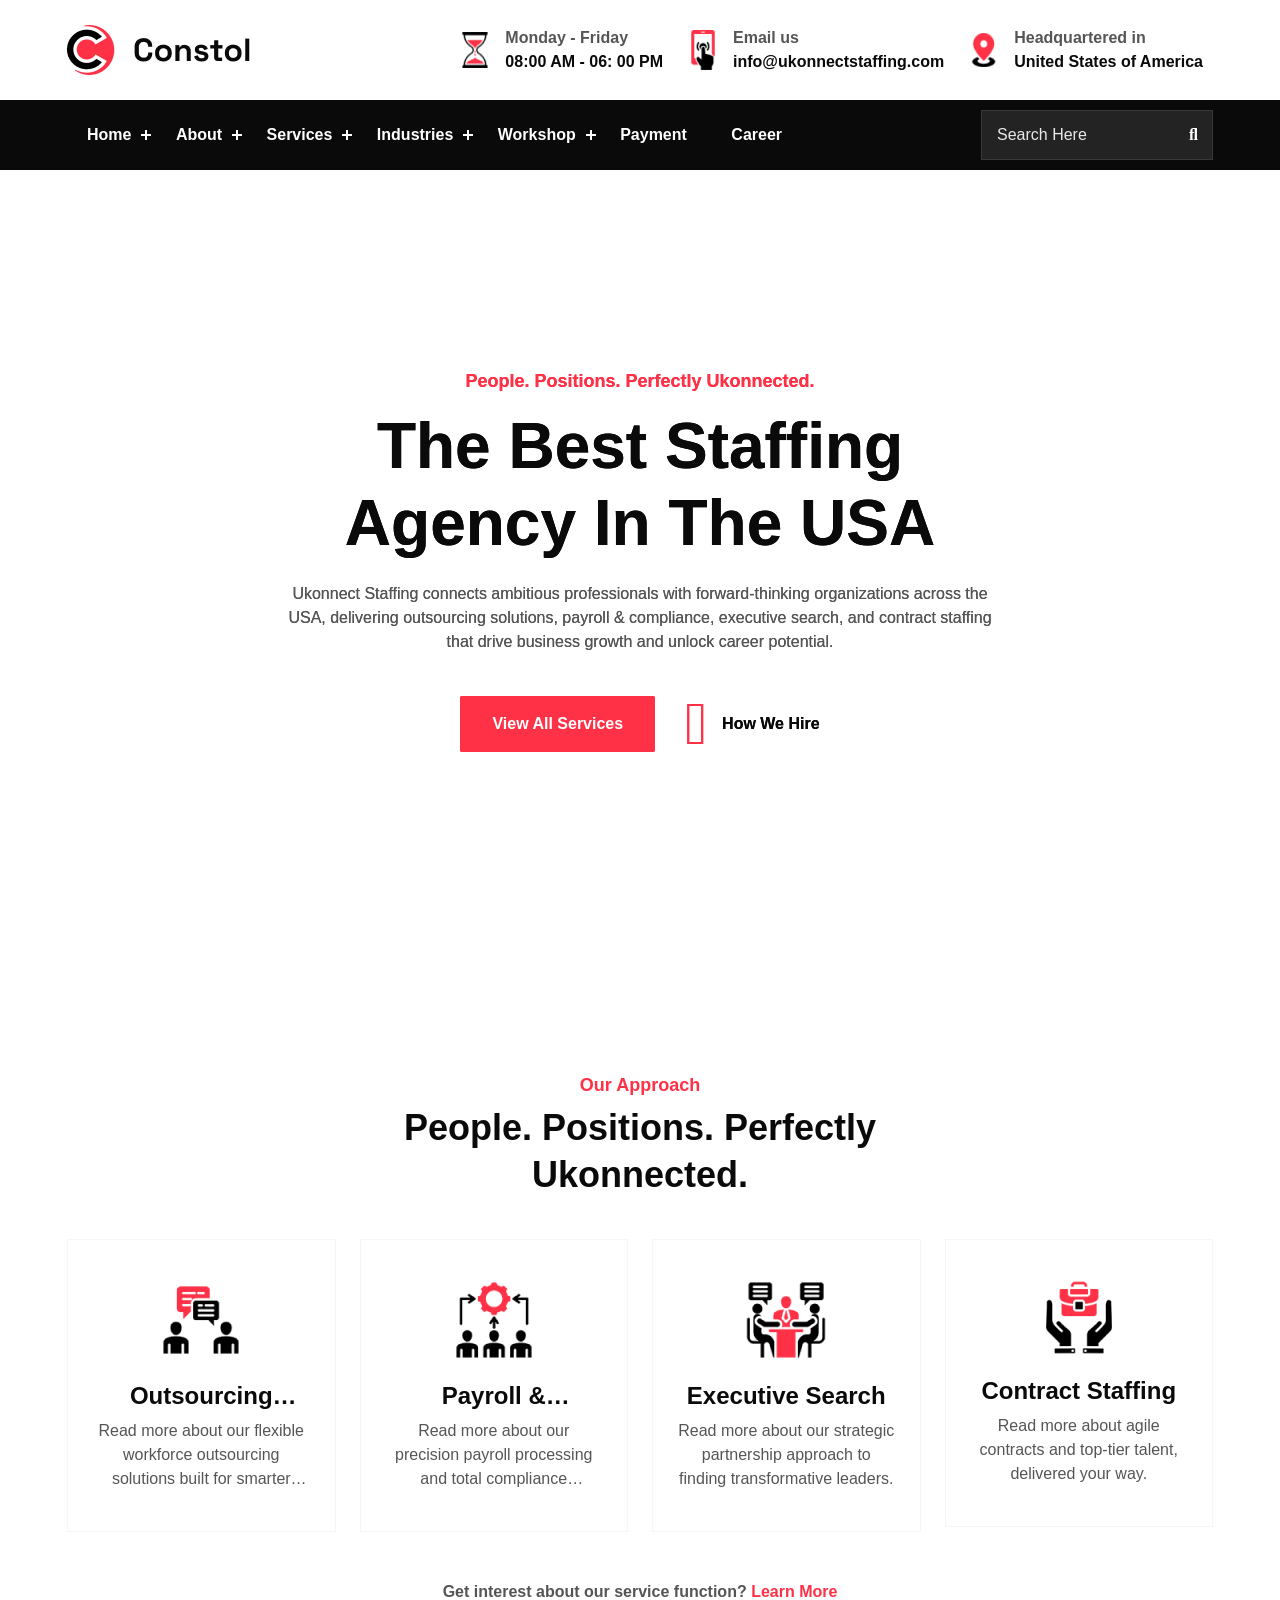
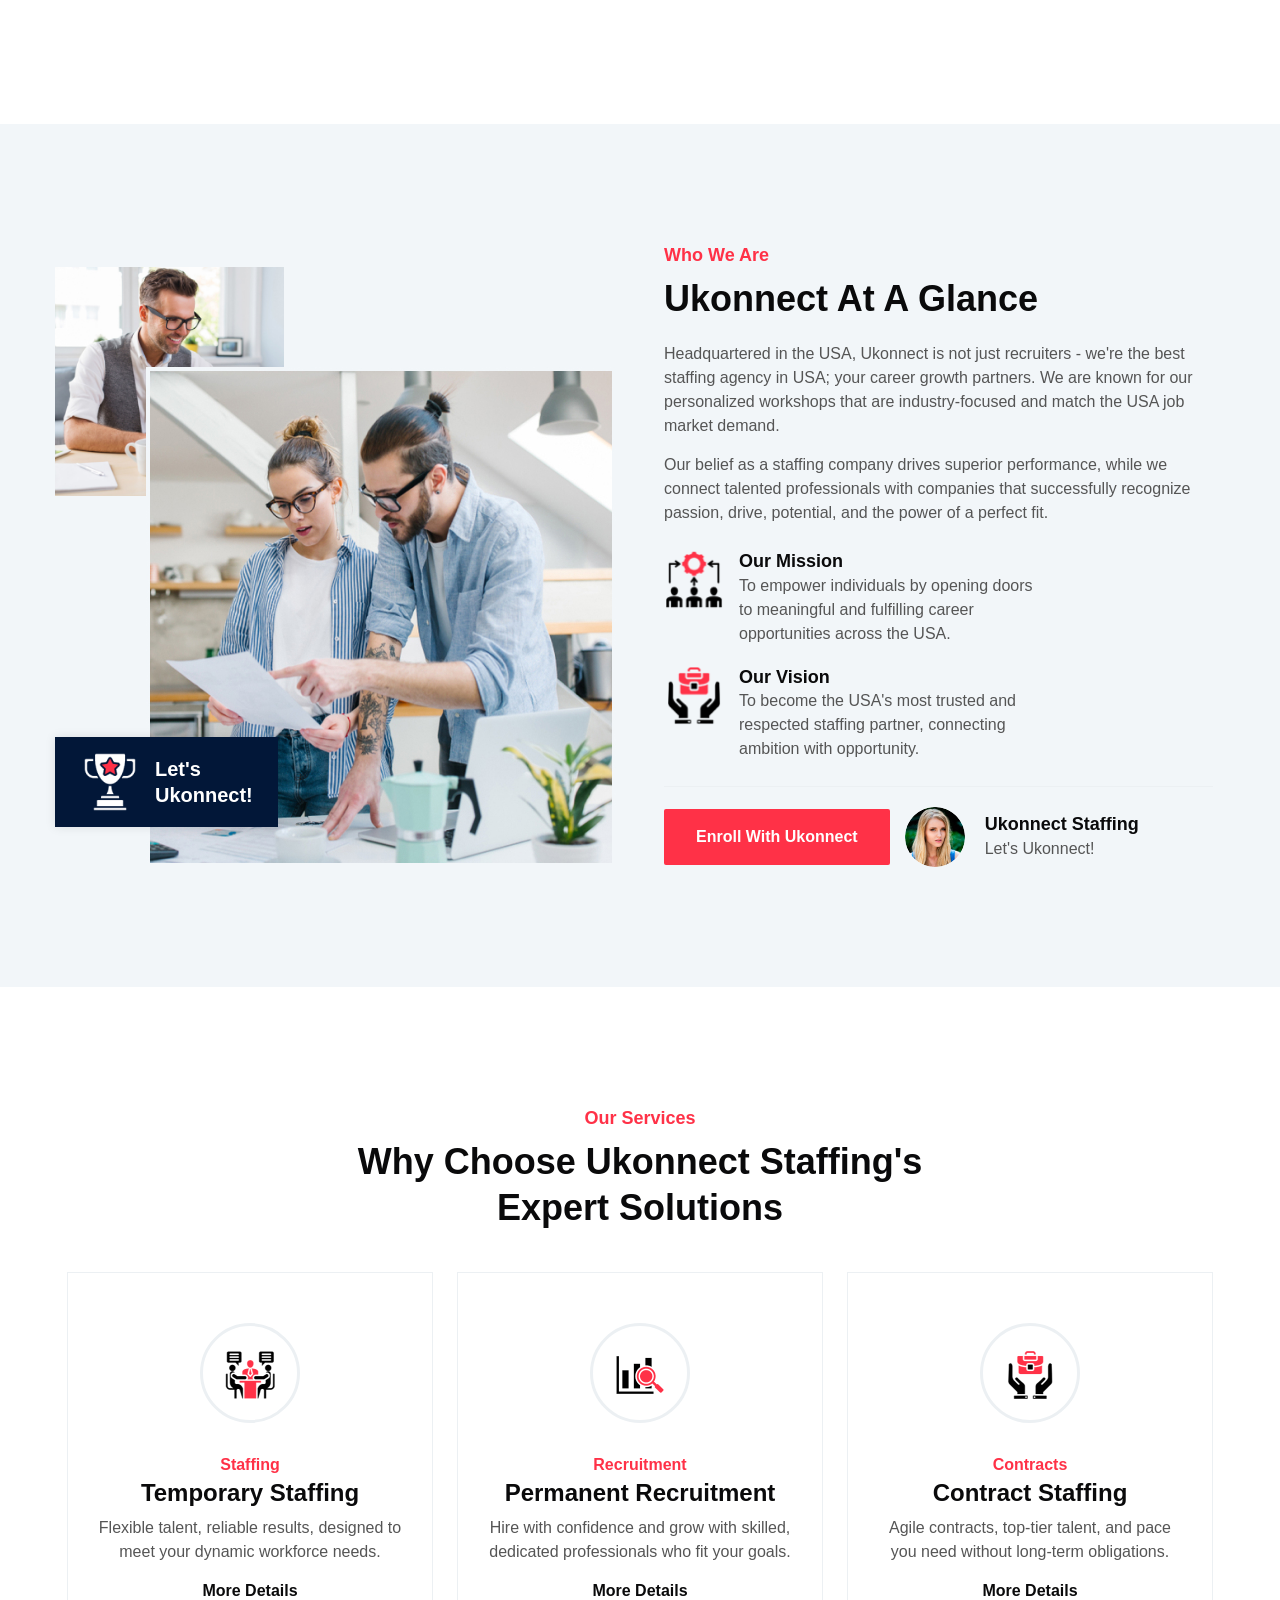
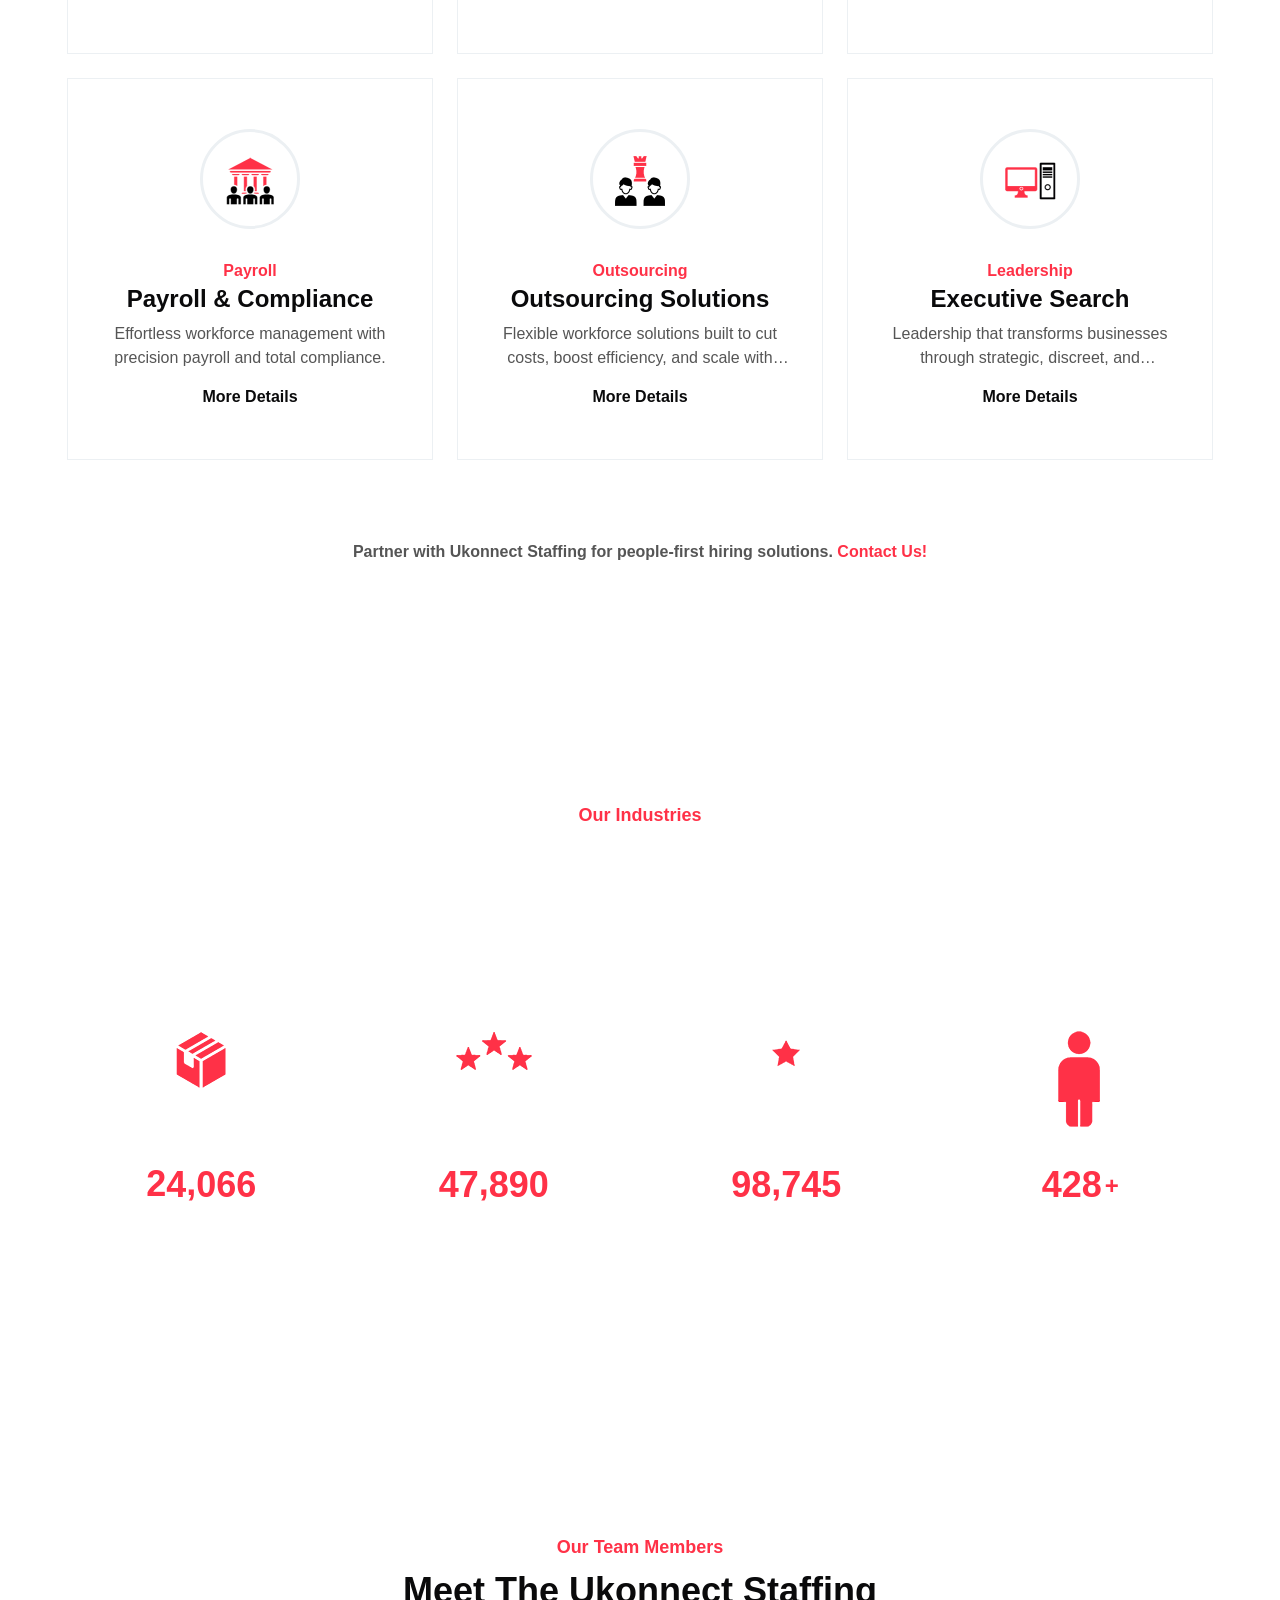
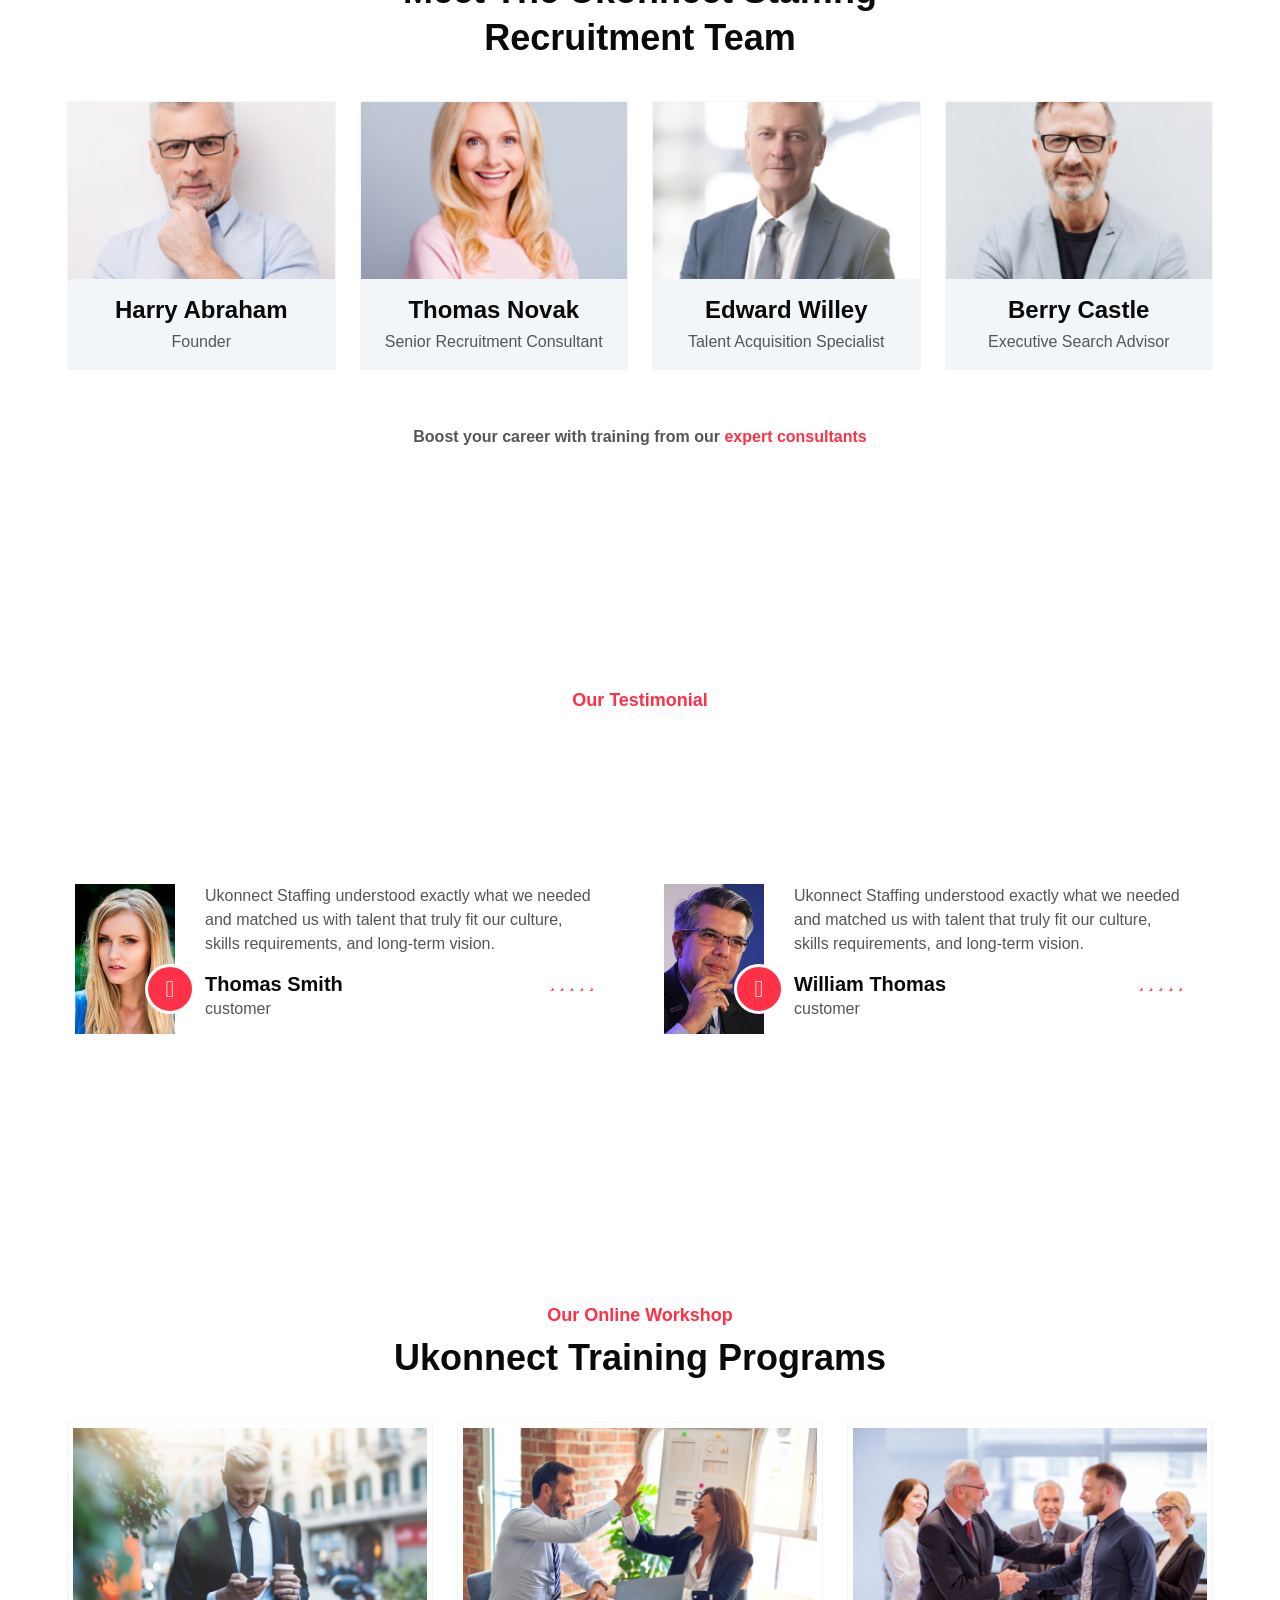
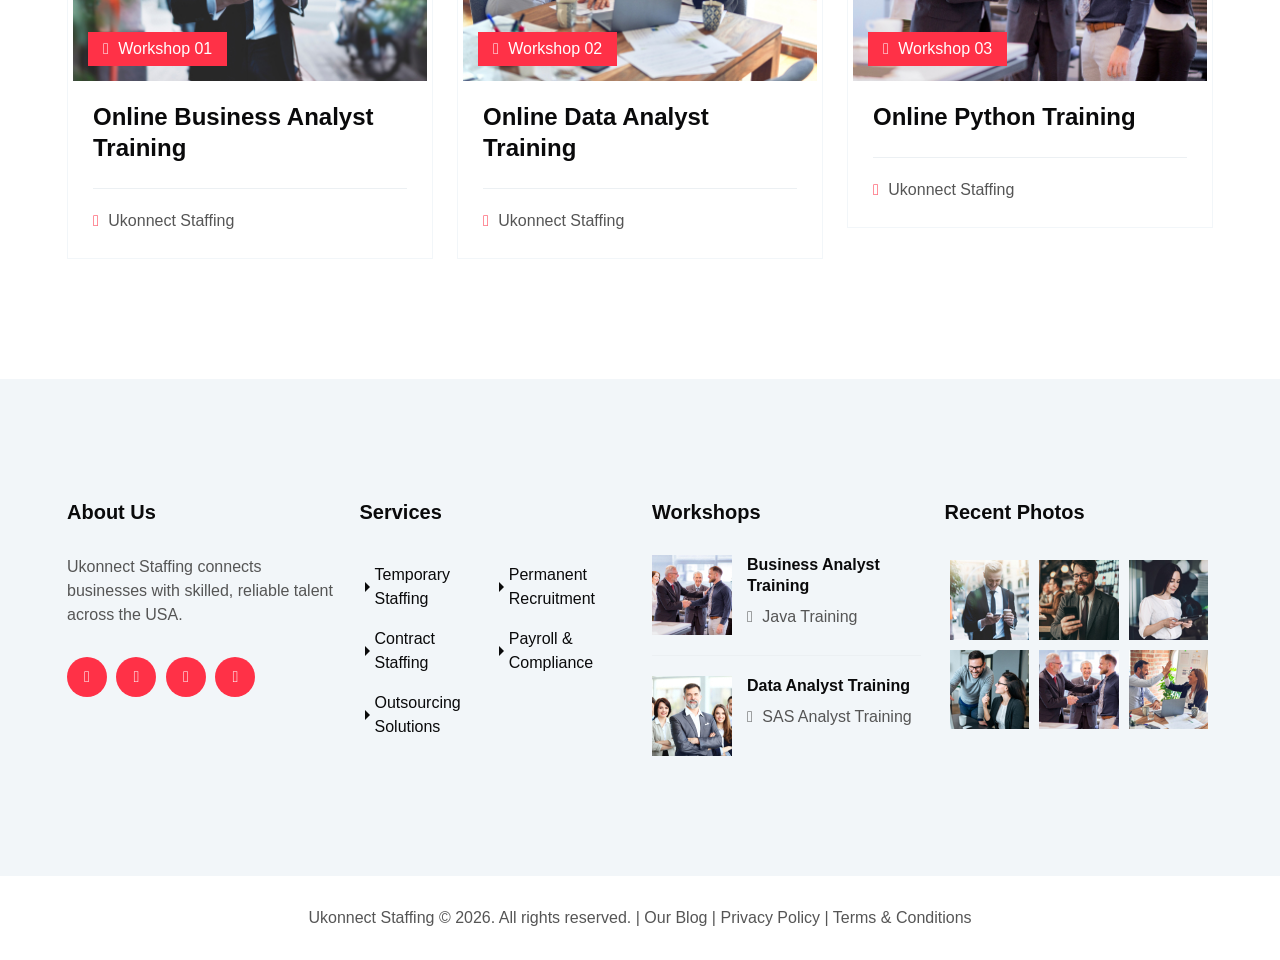
==== commit f314aa69: "mnb" ====
--- a/index.html
+++ b/index.html
@@ -138,7 +138,7 @@
 
 
     <!-- ==========Banner Section Starts Here========== -->
-    <div class="banner__slider overflow-hidden swiper-container-fade swiper-container-initialized swiper-container-horizontal">
+    <div class="banner__slider overflow-hidden swiper-container-fade swiper-container-initialized swiper-container-horizontal" style="width: 100%; display: block; position: relative;">
         <div class="swiper-wrapper" style="transition-duration: 0ms;"><div class="swiper-slide swiper-slide-duplicate swiper-slide-next swiper-slide-duplicate-prev" data-swiper-slide-index="1" style="width: 1905px; transition-duration: 0ms; opacity: 1; transform: translate3d(0px, 0px, 0px);">
                 <div class="banner banner__two bg-img" style="background-image: url(assets/images/banner/bg/03.jpg);">
                     <div class="container">
@@ -163,30 +163,7 @@
                     </div>
                 </div>
             </div>
-            <div class="swiper-slide swiper-slide-duplicate-active" data-swiper-slide-index="0" style="width: 1905px; transition-duration: 0ms; opacity: 1; transform: translate3d(-1905px, 0px, 0px);">
-                <div class="banner banner__two bg-img" style="background-image: url(assets/images/banner/bg/02.jpg);">
-                    <div class="container">
-                        <div class="banner__area">
-                            <div class="row">
-                                <div class="col-lg-7 col-12">
-                                    <div class="banner__content">
-                                        <h6>People. Positions. Perfectly Ukonnected.</h6>
-                                        <h2>The Best Staffing Agency in the USA</h2>
-                                        <p>Ukonnect Staffing connects ambitious professionals with forward-thinking organizations across the USA, delivering outsourcing solutions, payroll &amp; compliance, executive search, and contract staffing that drive business growth and unlock career potential.</p>
-                                        <div class="banner__btngroup">
-                                            <a href="https://labartisan.net/demo/constol/index-2.html#" class="lab-btn">View all services</a>
-                                            <a href="https://www.youtube.com/embed/YjhrligRTbE" data-rel="lightcase" class="video__btn">
-                                                <i class="fa-solid fa-circle-play"></i>
-                                                <span>How we hire</span>
-                                            </a>
-                                        </div>
-                                    </div>
-                                </div>
-                            </div>
-                        </div>
-                    </div>
-                </div>
-            </div>
+            
             <div class="swiper-slide swiper-slide-prev swiper-slide-duplicate-next" data-swiper-slide-index="1" style="width: 1905px; transition-duration: 0ms; opacity: 1; transform: translate3d(-3810px, 0px, 0px);">
                 <div class="banner banner__two bg-img" style="background-image: url(assets/images/banner/bg/03.jpg);">
                     <div class="container">
--- a/consto/style.css
+++ b/consto/style.css
@@ -1113,6 +1113,56 @@
   background-color: #FF3147;
   color: #fff;
 }
+
+/* Fix banner slider overlap issue */
+.banner__slider {
+  width: 100vw;
+  position: relative;
+  left: 50%;
+  right: 50%;
+  margin-left: -50vw;
+  margin-right: -50vw;
+  overflow: hidden !important;
+  display: block !important;
+}
+
+.banner__slider .swiper-wrapper {
+  width: 100% !important;
+  display: flex !important;
+  overflow: hidden !important;
+}
+
+.banner__slider .swiper-slide {
+  width: 100vw !important;
+  min-width: 100vw !important;
+  max-width: 100vw !important;
+  flex-shrink: 0 !important;
+  display: flex !important;
+  align-items: center !important;
+}
+
+.banner__slider .banner {
+  width: 100% !important;
+  max-width: 100%;
+}
+
+.banner__slider .banner__area {
+  width: 100% !important;
+  max-width: 100%;
+}
+
+.banner__slider .container {
+  width: 100% !important;
+  max-width: 100% !important;
+  margin: 0 !important;
+  padding: 0 15px !important;
+}
+
+.banner__slider .row {
+  width: 100% !important;
+  margin-left: 0 !important;
+  margin-right: 0 !important;
+}
 .banner__three .banner__btngroup .lab-btn {
   background-color: #FF3147;
 }
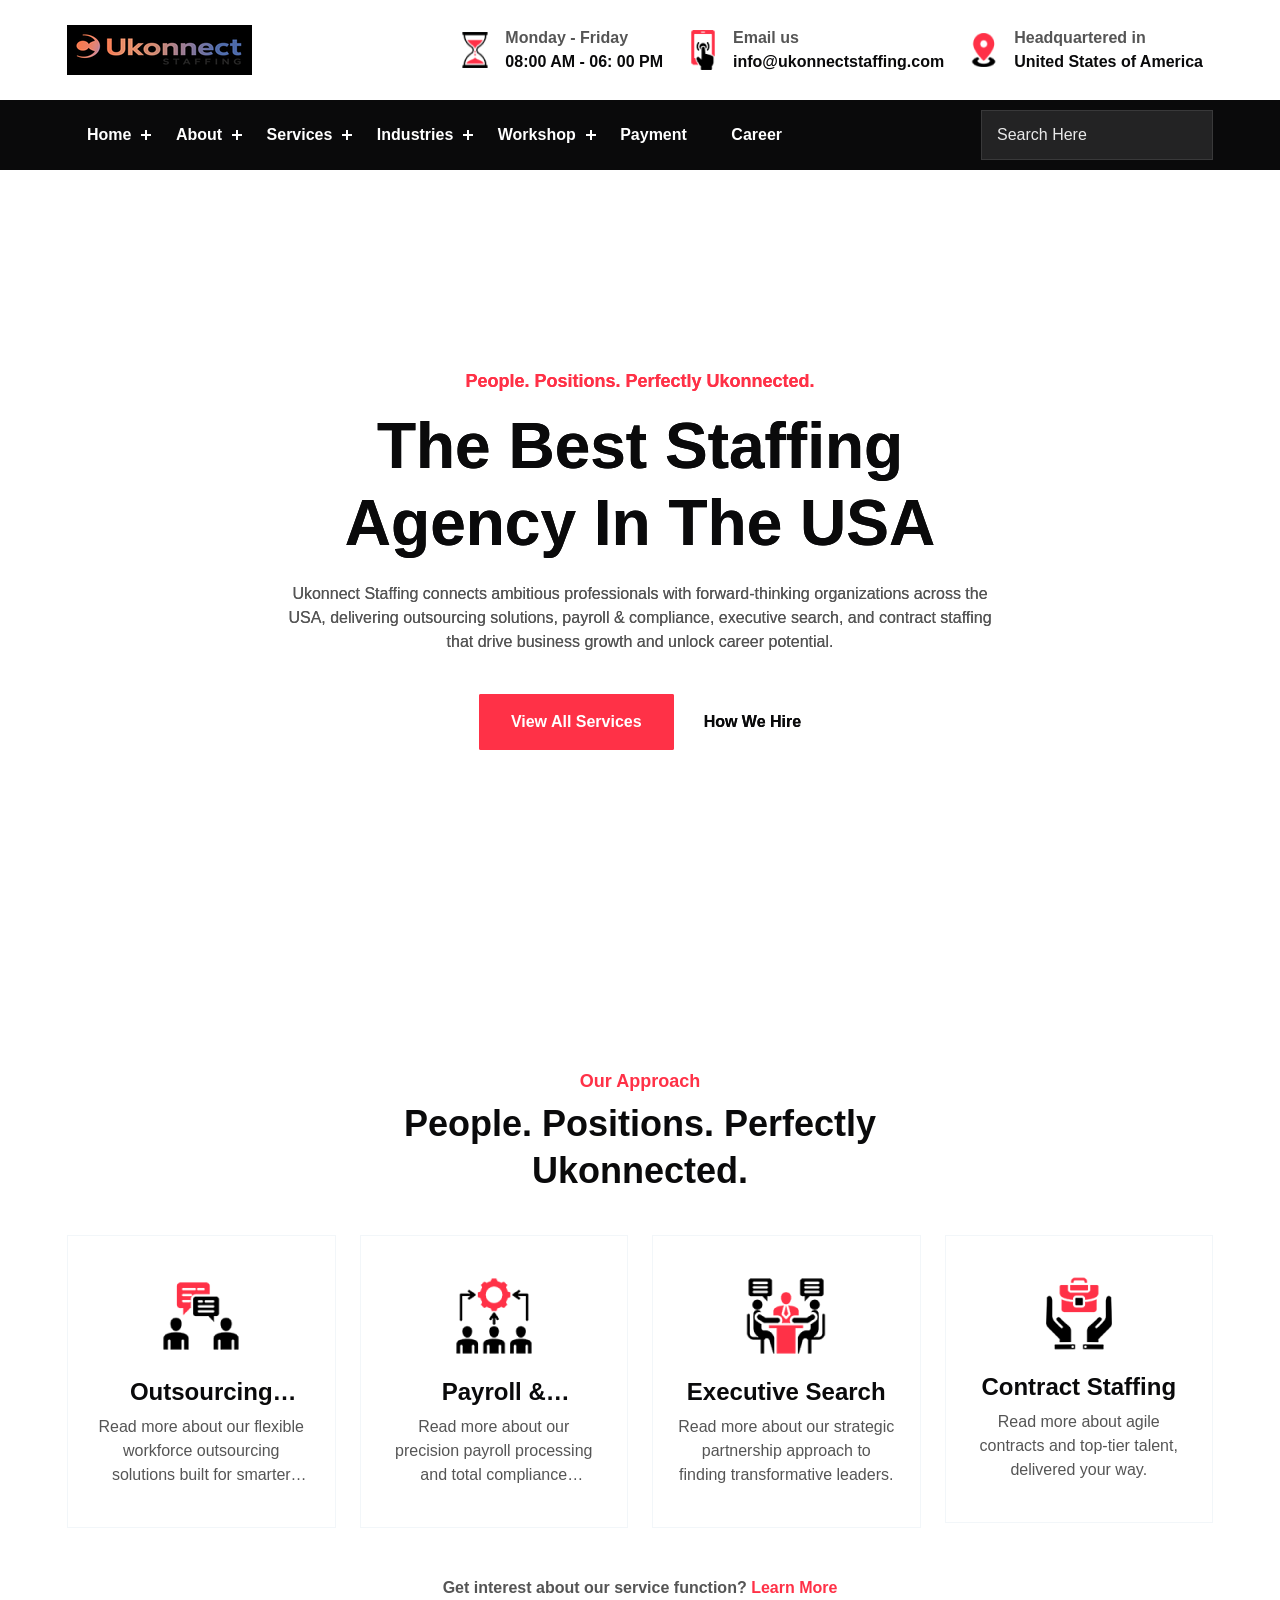
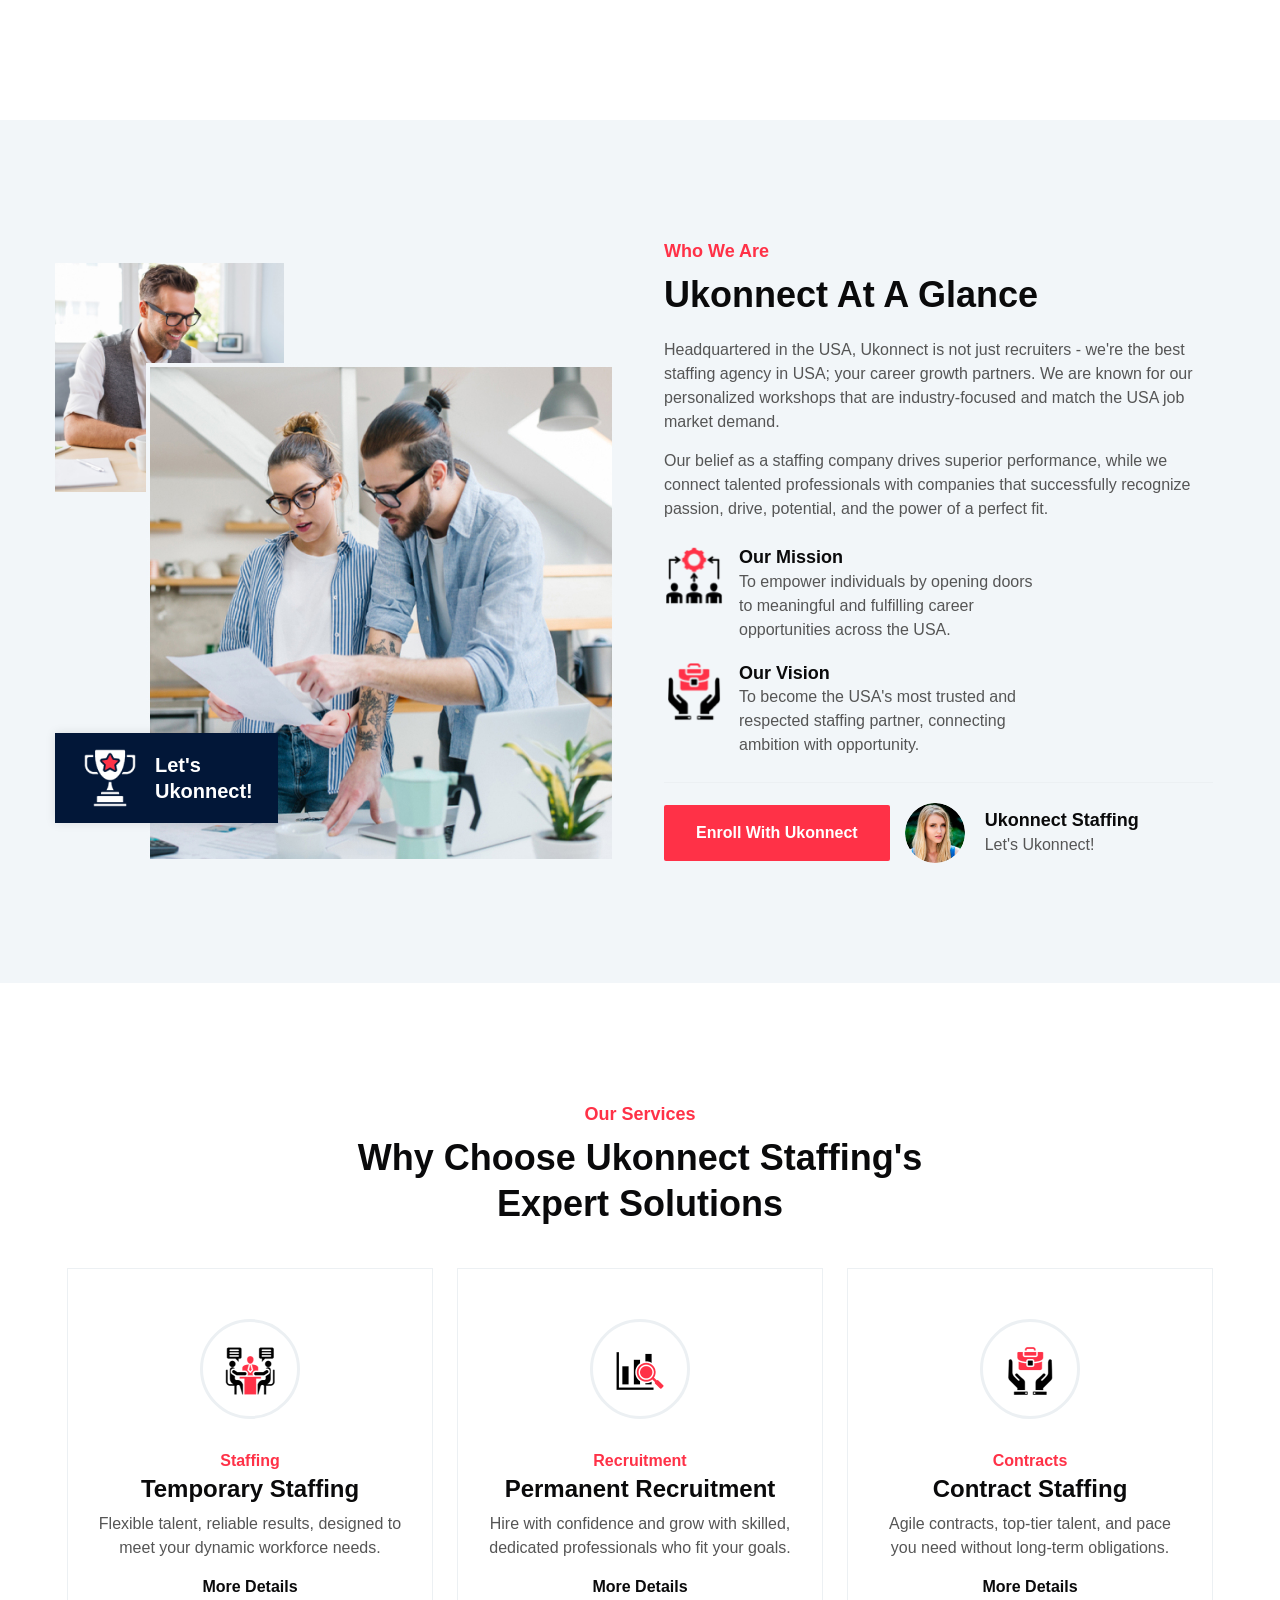
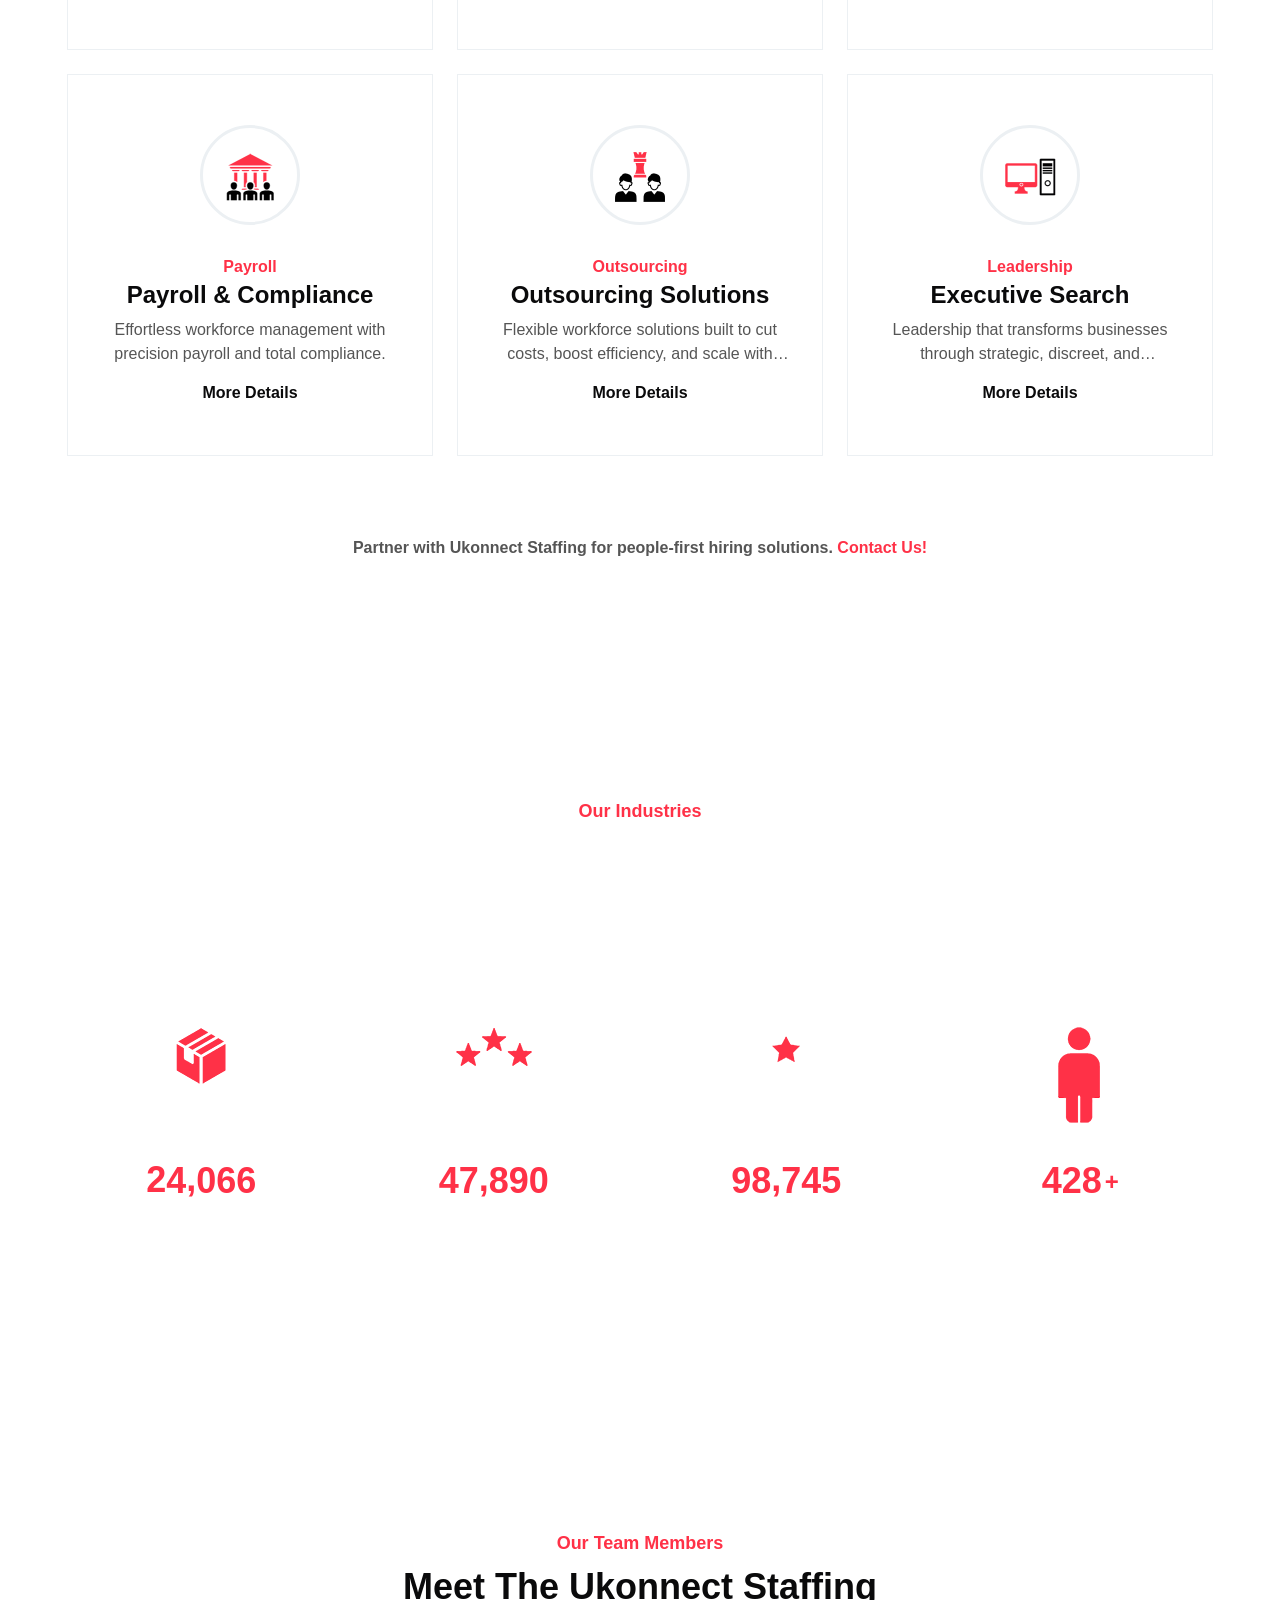
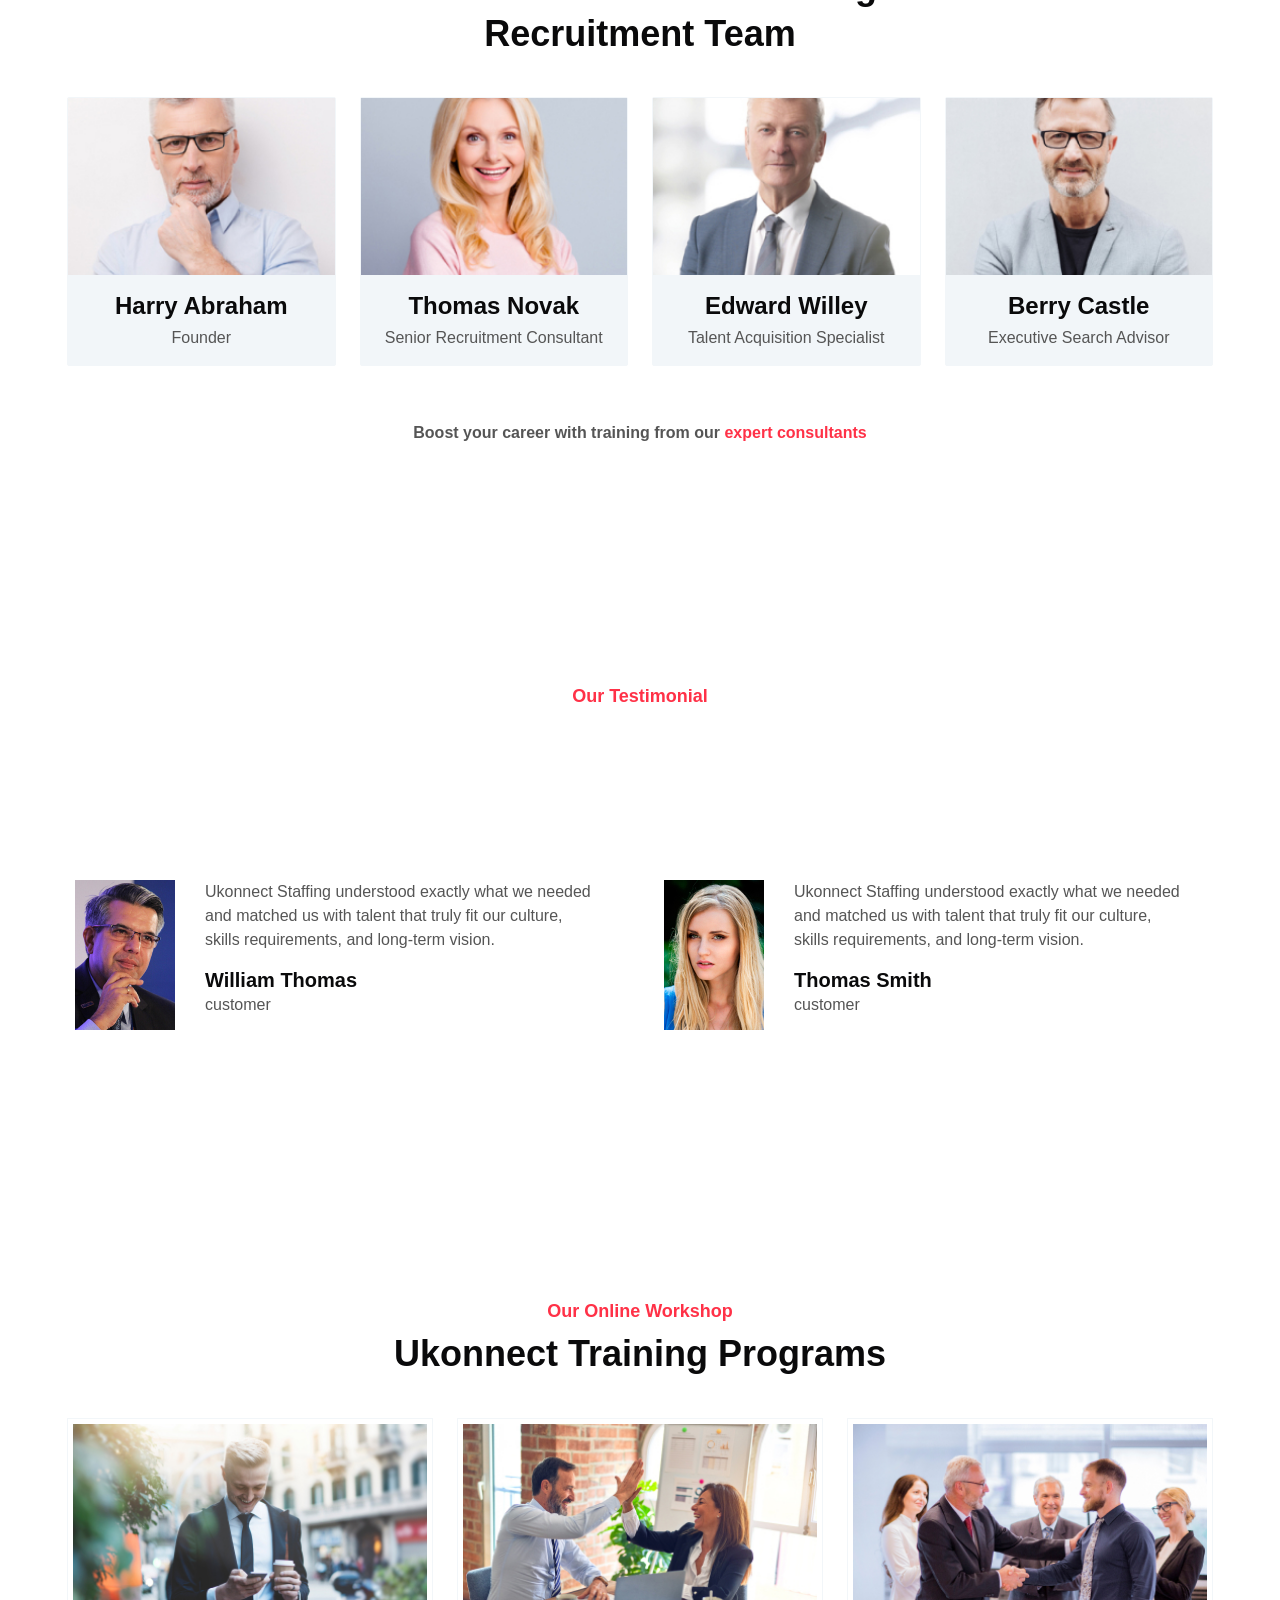
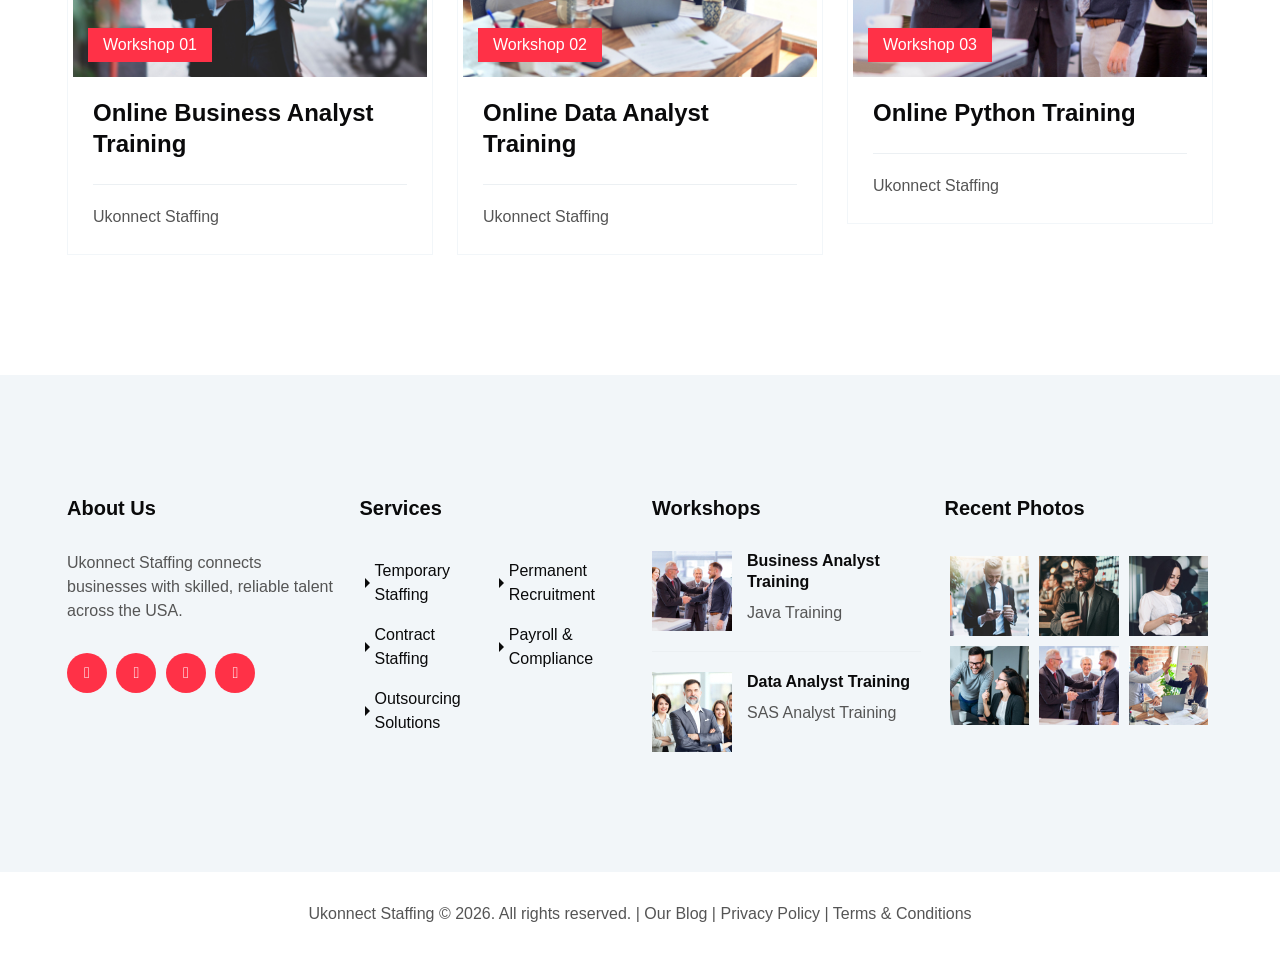
==== commit 0f7881e3: "mnb" ====
--- a/index.html
+++ b/index.html
@@ -1,7 +1,10 @@
 <!DOCTYPE html>
 <!-- saved from url=(0048)https://labartisan.net/demo/constol/index-2.html -->
-<html lang="en"><head><meta http-equiv="Content-Type" content="text/html; charset=UTF-8">
-    
+<html lang="en">
+
+<head>
+    <meta http-equiv="Content-Type" content="text/html; charset=UTF-8">
+
     <meta name="viewport" content="width=device-width, initial-scale=1.0">
     <!-- x-icon -->
     <link rel="shortcut icon" href="https://labartisan.net/demo/constol/assets/css/favicon.png" type="image/x-icon">
@@ -38,7 +41,8 @@
             <div class="container">
                 <div class="header__toparea">
                     <div class="logo">
-                        <a href="https://labartisan.net/demo/constol/index.html"><img src="./consto/logo2.png" alt="logo"></a>
+                        <a href="https://labartisan.net/demo/constol/index.html"><img src="./consto/logo2.png"
+                                alt="logo"></a>
                     </div>
                     <div class="info">
                         <ul>
@@ -89,10 +93,14 @@
                                 <li class="menu-item-has-children">
                                     <a href="https://labartisan.net/demo/constol/index-2.html#0">Services</a>
                                     <ul>
-                                        <li><a href="https://labartisan.net/demo/constol/service.html">Outsourcing Solutions</a></li>
-                                        <li><a href="https://labartisan.net/demo/constol/service.html">Payroll &amp; Compliance</a></li>
-                                        <li><a href="https://labartisan.net/demo/constol/service.html">Executive Search</a></li>
-                                        <li><a href="https://labartisan.net/demo/constol/service.html">Contract Staffing</a></li>
+                                        <li><a href="https://labartisan.net/demo/constol/service.html">Outsourcing
+                                                Solutions</a></li>
+                                        <li><a href="https://labartisan.net/demo/constol/service.html">Payroll &amp;
+                                                Compliance</a></li>
+                                        <li><a href="https://labartisan.net/demo/constol/service.html">Executive
+                                                Search</a></li>
+                                        <li><a href="https://labartisan.net/demo/constol/service.html">Contract
+                                                Staffing</a></li>
                                     </ul>
                                 </li>
                                 <li class="menu-item-has-children">
@@ -101,10 +109,14 @@
                                 <li class="menu-item-has-children">
                                     <a href="https://labartisan.net/demo/constol/index-2.html#0">Workshop</a>
                                     <ul>
-                                        <li><a href="https://labartisan.net/demo/constol/blog.html">Online Business Analyst Training</a></li>
-                                        <li><a href="https://labartisan.net/demo/constol/blog.html">Online Data Analyst Training</a></li>
-                                        <li><a href="https://labartisan.net/demo/constol/blog.html">Online Python Training</a></li>
-                                        <li><a href="https://labartisan.net/demo/constol/blog.html">Online Java Training</a></li>
+                                        <li><a href="https://labartisan.net/demo/constol/blog.html">Online Business
+                                                Analyst Training</a></li>
+                                        <li><a href="https://labartisan.net/demo/constol/blog.html">Online Data Analyst
+                                                Training</a></li>
+                                        <li><a href="https://labartisan.net/demo/constol/blog.html">Online Python
+                                                Training</a></li>
+                                        <li><a href="https://labartisan.net/demo/constol/blog.html">Online Java
+                                                Training</a></li>
                                     </ul>
                                 </li>
                                 <li><a href="https://labartisan.net/demo/constol/index-2.html#0">Payment</a></li>
@@ -126,7 +138,7 @@
                     <div class="search-area">
                         <form action="https://labartisan.net/">
                             <input type="text" placeholder="Search Here">
-                            <button type="submit"><i class="fa-solid fa-magnifying-glass"></i></button>
+                            <button type="submit"></button>
                         </form>
                     </div>
                 </div>
@@ -138,8 +150,12 @@
 
 
     <!-- ==========Banner Section Starts Here========== -->
-    <div class="banner__slider overflow-hidden swiper-container-fade swiper-container-initialized swiper-container-horizontal" style="width: 100%; display: block; position: relative;">
-        <div class="swiper-wrapper" style="transition-duration: 0ms;"><div class="swiper-slide swiper-slide-duplicate swiper-slide-next swiper-slide-duplicate-prev" data-swiper-slide-index="1" style="width: 1905px; transition-duration: 0ms; opacity: 1; transform: translate3d(0px, 0px, 0px);">
+    <div class="banner__slider overflow-hidden swiper-container-fade swiper-container-initialized swiper-container-horizontal"
+        style="width: 100%; display: block; position: relative;">
+        <div class="swiper-wrapper" style="transition-duration: 0ms;">
+            <div class="swiper-slide swiper-slide-duplicate swiper-slide-next swiper-slide-duplicate-prev"
+                data-swiper-slide-index="1"
+                style="width: 1905px; transition-duration: 0ms; opacity: 1; transform: translate3d(0px, 0px, 0px);">
                 <div class="banner banner__two bg-img" style="background-image: url(assets/images/banner/bg/03.jpg);">
                     <div class="container">
                         <div class="banner__area">
@@ -148,11 +164,15 @@
                                     <div class="banner__content text-lg-center">
                                         <h6>People. Positions. Perfectly Ukonnected.</h6>
                                         <h2>The Best Staffing Agency in the USA</h2>
-                                        <p>Ukonnect Staffing connects ambitious professionals with forward-thinking organizations across the USA, delivering outsourcing solutions, payroll &amp; compliance, executive search, and contract staffing that drive business growth and unlock career potential.</p>
+                                        <p>Ukonnect Staffing connects ambitious professionals with forward-thinking
+                                            organizations across the USA, delivering outsourcing solutions, payroll
+                                            &amp; compliance, executive search, and contract staffing that drive
+                                            business growth and unlock career potential.</p>
                                         <div class="banner__btngroup justify-content-lg-center">
-                                            <a href="https://labartisan.net/demo/constol/index-2.html#" class="lab-btn">View all services</a>
-                                            <a href="https://www.youtube.com/embed/YjhrligRTbE" data-rel="lightcase" class="video__btn">
-                                                <i class="fa-solid fa-circle-play"></i>
+                                            <a href="https://labartisan.net/demo/constol/index-2.html#"
+                                                class="lab-btn">View all services</a>
+                                            <a href="https://www.youtube.com/embed/YjhrligRTbE" data-rel="lightcase"
+                                                class="video__btn">
                                                 <span>How we hire</span>
                                             </a>
                                         </div>
@@ -163,8 +183,9 @@
                     </div>
                 </div>
             </div>
-            
-            <div class="swiper-slide swiper-slide-prev swiper-slide-duplicate-next" data-swiper-slide-index="1" style="width: 1905px; transition-duration: 0ms; opacity: 1; transform: translate3d(-3810px, 0px, 0px);">
+
+            <div class="swiper-slide swiper-slide-prev swiper-slide-duplicate-next" data-swiper-slide-index="1"
+                style="width: 1905px; transition-duration: 0ms; opacity: 1; transform: translate3d(-3810px, 0px, 0px);">
                 <div class="banner banner__two bg-img" style="background-image: url(assets/images/banner/bg/03.jpg);">
                     <div class="container">
                         <div class="banner__area">
@@ -173,11 +194,15 @@
                                     <div class="banner__content text-lg-center">
                                         <h6>People. Positions. Perfectly Ukonnected.</h6>
                                         <h2>The Best Staffing Agency in the USA</h2>
-                                        <p>Ukonnect Staffing connects ambitious professionals with forward-thinking organizations across the USA, delivering outsourcing solutions, payroll &amp; compliance, executive search, and contract staffing that drive business growth and unlock career potential.</p>
+                                        <p>Ukonnect Staffing connects ambitious professionals with forward-thinking
+                                            organizations across the USA, delivering outsourcing solutions, payroll
+                                            &amp; compliance, executive search, and contract staffing that drive
+                                            business growth and unlock career potential.</p>
                                         <div class="banner__btngroup justify-content-lg-center">
-                                            <a href="https://labartisan.net/demo/constol/index-2.html#" class="lab-btn">View all services</a>
-                                            <a href="https://www.youtube.com/embed/YjhrligRTbE" data-rel="lightcase" class="video__btn">
-                                                <i class="fa-solid fa-circle-play"></i>
+                                            <a href="https://labartisan.net/demo/constol/index-2.html#"
+                                                class="lab-btn">View all services</a>
+                                            <a href="https://www.youtube.com/embed/YjhrligRTbE" data-rel="lightcase"
+                                                class="video__btn">
                                                 <span>How we hire</span>
                                             </a>
                                         </div>
@@ -188,7 +213,8 @@
                     </div>
                 </div>
             </div>
-        <div class="swiper-slide swiper-slide-duplicate swiper-slide-active" data-swiper-slide-index="0" style="width: 1905px; transition-duration: 0ms; opacity: 1; transform: translate3d(-5715px, 0px, 0px);">
+            <div class="swiper-slide swiper-slide-duplicate swiper-slide-active" data-swiper-slide-index="0"
+                style="width: 1905px; transition-duration: 0ms; opacity: 1; transform: translate3d(-5715px, 0px, 0px);">
                 <div class="banner banner__two bg-img" style="background-image: url(assets/images/banner/bg/02.jpg);">
                     <div class="container">
                         <div class="banner__area">
@@ -197,11 +223,15 @@
                                     <div class="banner__content">
                                         <h6>People. Positions. Perfectly Ukonnected.</h6>
                                         <h2>The Best Staffing Agency in the USA</h2>
-                                        <p>Ukonnect Staffing connects ambitious professionals with forward-thinking organizations across the USA, delivering outsourcing solutions, payroll &amp; compliance, executive search, and contract staffing that drive business growth and unlock career potential.</p>
+                                        <p>Ukonnect Staffing connects ambitious professionals with forward-thinking
+                                            organizations across the USA, delivering outsourcing solutions, payroll
+                                            &amp; compliance, executive search, and contract staffing that drive
+                                            business growth and unlock career potential.</p>
                                         <div class="banner__btngroup">
-                                            <a href="https://labartisan.net/demo/constol/index-2.html#" class="lab-btn">View all services</a>
-                                            <a href="https://www.youtube.com/embed/YjhrligRTbE" data-rel="lightcase" class="video__btn">
-                                                <i class="fa-solid fa-circle-play"></i>
+                                            <a href="https://labartisan.net/demo/constol/index-2.html#"
+                                                class="lab-btn">View all services</a>
+                                            <a href="https://www.youtube.com/embed/YjhrligRTbE" data-rel="lightcase"
+                                                class="video__btn">
                                                 <span>How we hire</span>
                                             </a>
                                         </div>
@@ -211,8 +241,10 @@
                         </div>
                     </div>
                 </div>
-            </div></div>
-    <span class="swiper-notification" aria-live="assertive" aria-atomic="true"></span></div>
+            </div>
+        </div>
+        <span class="swiper-notification" aria-live="assertive" aria-atomic="true"></span>
+    </div>
 
     <!-- ==========Banner Section Ends Here========== -->
 
@@ -235,7 +267,8 @@
                                 </div>
                                 <div class="feature__content">
                                     <h4>Outsourcing Solutions</h4>
-                                    <p>Read more about our flexible workforce outsourcing solutions built for smarter growth.</p>
+                                    <p>Read more about our flexible workforce outsourcing solutions built for smarter
+                                        growth.</p>
                                 </div>
                             </div>
                         </div>
@@ -248,7 +281,8 @@
                                 </div>
                                 <div class="feature__content">
                                     <h4>Payroll &amp; Compliance</h4>
-                                    <p>Read more about our precision payroll processing and total compliance management.</p>
+                                    <p>Read more about our precision payroll processing and total compliance management.
+                                    </p>
                                 </div>
                             </div>
                         </div>
@@ -261,7 +295,8 @@
                                 </div>
                                 <div class="feature__content">
                                     <h4>Executive Search</h4>
-                                    <p>Read more about our strategic partnership approach to finding transformative leaders.</p>
+                                    <p>Read more about our strategic partnership approach to finding transformative
+                                        leaders.</p>
                                 </div>
                             </div>
                         </div>
@@ -281,7 +316,8 @@
                     </div>
                 </div>
                 <div class="text-center mt-5 infotext">
-                    <p>Get interest about our  service function? <a href="https://labartisan.net/demo/constol/index-2.html#">Learn More</a></p>
+                    <p>Get interest about our service function? <a
+                            href="https://labartisan.net/demo/constol/index-2.html#">Learn More</a></p>
                 </div>
             </div>
         </div>
@@ -298,8 +334,12 @@
                     <div class="about__content">
                         <h6>Who We Are</h6>
                         <h2>Ukonnect at a Glance</h2>
-                        <p>Headquartered in the USA, Ukonnect is not just recruiters - we're the best staffing agency in USA; your career growth partners. We are known for our personalized workshops that are industry-focused and match the USA job market demand.</p>
-                        <p>Our belief as a staffing company drives superior performance, while we connect talented professionals with companies that successfully recognize passion, drive, potential, and the power of a perfect fit.</p>
+                        <p>Headquartered in the USA, Ukonnect is not just recruiters - we're the best staffing agency in
+                            USA; your career growth partners. We are known for our personalized workshops that are
+                            industry-focused and match the USA job market demand.</p>
+                        <p>Our belief as a staffing company drives superior performance, while we connect talented
+                            professionals with companies that successfully recognize passion, drive, potential, and the
+                            power of a perfect fit.</p>
                         <ul>
                             <li class="w-100">
                                 <div class="icon">
@@ -307,7 +347,8 @@
                                 </div>
                                 <div class="text">
                                     <h6>Our Mission</h6>
-                                    <p>To empower individuals by opening doors to meaningful and fulfilling career opportunities across the USA.</p>
+                                    <p>To empower individuals by opening doors to meaningful and fulfilling career
+                                        opportunities across the USA.</p>
                                 </div>
                             </li>
                             <li class="w-100">
@@ -316,18 +357,21 @@
                                 </div>
                                 <div class="text">
                                     <h6>Our Vision</h6>
-                                    <p>To become the USA's most trusted and respected staffing partner, connecting ambition with opportunity.</p>
+                                    <p>To become the USA's most trusted and respected staffing partner, connecting
+                                        ambition with opportunity.</p>
                                 </div>
                             </li>
                         </ul>
                         <div class="about__footer">
-                            <a href="https://labartisan.net/demo/constol/appointment.html" class="lab-btn">Enroll with Ukonnect</a>
+                            <a href="https://labartisan.net/demo/constol/appointment.html" class="lab-btn">Enroll with
+                                Ukonnect</a>
                             <div class="about__author">
                                 <div class="thumb">
                                     <img src="./consto/01.jpg" alt="about author">
                                 </div>
                                 <div class="content">
-                                    <h6><a href="https://labartisan.net/demo/constol/adviser-single.html">Ukonnect Staffing</a></h6>
+                                    <h6><a href="https://labartisan.net/demo/constol/adviser-single.html">Ukonnect
+                                            Staffing</a></h6>
                                     <span>Let's Ukonnect!</span>
                                 </div>
                             </div>
@@ -374,9 +418,12 @@
                                 </div>
                                 <div class="service__content">
                                     <span>Staffing</span>
-                                    <h4><a href="https://labartisan.net/demo/constol/service-single.html">Temporary Staffing</a></h4>
-                                    <p>Flexible talent, reliable results, designed to meet your dynamic workforce needs.</p>
-                                    <a href="https://labartisan.net/demo/constol/service-single.html" class="read-more">more details</a>
+                                    <h4><a href="https://labartisan.net/demo/constol/service-single.html">Temporary
+                                            Staffing</a></h4>
+                                    <p>Flexible talent, reliable results, designed to meet your dynamic workforce needs.
+                                    </p>
+                                    <a href="https://labartisan.net/demo/constol/service-single.html"
+                                        class="read-more">more details</a>
                                 </div>
                             </div>
                         </div>
@@ -391,9 +438,12 @@
                                 </div>
                                 <div class="service__content">
                                     <span>Recruitment</span>
-                                    <h4><a href="https://labartisan.net/demo/constol/service-single.html">Permanent Recruitment</a></h4>
-                                    <p>Hire with confidence and grow with skilled, dedicated professionals who fit your goals.</p>
-                                    <a href="https://labartisan.net/demo/constol/service-single.html" class="read-more">more details</a>
+                                    <h4><a href="https://labartisan.net/demo/constol/service-single.html">Permanent
+                                            Recruitment</a></h4>
+                                    <p>Hire with confidence and grow with skilled, dedicated professionals who fit your
+                                        goals.</p>
+                                    <a href="https://labartisan.net/demo/constol/service-single.html"
+                                        class="read-more">more details</a>
                                 </div>
                             </div>
                         </div>
@@ -408,9 +458,12 @@
                                 </div>
                                 <div class="service__content">
                                     <span>Contracts</span>
-                                    <h4><a href="https://labartisan.net/demo/constol/service-single.html">Contract Staffing</a></h4>
-                                    <p>Agile contracts, top-tier talent, and pace you need without long-term obligations.</p>
-                                    <a href="https://labartisan.net/demo/constol/service-single.html" class="read-more">more details</a>
+                                    <h4><a href="https://labartisan.net/demo/constol/service-single.html">Contract
+                                            Staffing</a></h4>
+                                    <p>Agile contracts, top-tier talent, and pace you need without long-term
+                                        obligations.</p>
+                                    <a href="https://labartisan.net/demo/constol/service-single.html"
+                                        class="read-more">more details</a>
                                 </div>
                             </div>
                         </div>
@@ -425,9 +478,11 @@
                                 </div>
                                 <div class="service__content">
                                     <span>Payroll</span>
-                                    <h4><a href="https://labartisan.net/demo/constol/service-single.html">Payroll &amp; Compliance</a></h4>
+                                    <h4><a href="https://labartisan.net/demo/constol/service-single.html">Payroll &amp;
+                                            Compliance</a></h4>
                                     <p>Effortless workforce management with precision payroll and total compliance.</p>
-                                    <a href="https://labartisan.net/demo/constol/service-single.html" class="read-more">more details</a>
+                                    <a href="https://labartisan.net/demo/constol/service-single.html"
+                                        class="read-more">more details</a>
                                 </div>
                             </div>
                         </div>
@@ -442,9 +497,12 @@
                                 </div>
                                 <div class="service__content">
                                     <span>Outsourcing</span>
-                                    <h4><a href="https://labartisan.net/demo/constol/service-single.html">Outsourcing Solutions</a></h4>
-                                    <p>Flexible workforce solutions built to cut costs, boost efficiency, and scale with confidence.</p>
-                                    <a href="https://labartisan.net/demo/constol/service-single.html" class="read-more">more details</a>
+                                    <h4><a href="https://labartisan.net/demo/constol/service-single.html">Outsourcing
+                                            Solutions</a></h4>
+                                    <p>Flexible workforce solutions built to cut costs, boost efficiency, and scale with
+                                        confidence.</p>
+                                    <a href="https://labartisan.net/demo/constol/service-single.html"
+                                        class="read-more">more details</a>
                                 </div>
                             </div>
                         </div>
@@ -459,16 +517,20 @@
                                 </div>
                                 <div class="service__content">
                                     <span>Leadership</span>
-                                    <h4><a href="https://labartisan.net/demo/constol/service-single.html">Executive Search</a></h4>
-                                    <p>Leadership that transforms businesses through strategic, discreet, and confidential search.</p>
-                                    <a href="https://labartisan.net/demo/constol/service-single.html" class="read-more">more details</a>
+                                    <h4><a href="https://labartisan.net/demo/constol/service-single.html">Executive
+                                            Search</a></h4>
+                                    <p>Leadership that transforms businesses through strategic, discreet, and
+                                        confidential search.</p>
+                                    <a href="https://labartisan.net/demo/constol/service-single.html"
+                                        class="read-more">more details</a>
                                 </div>
                             </div>
                         </div>
                     </div>
                 </div>
                 <div class="text-center infotext">
-                    <p>Partner with Ukonnect Staffing for people-first hiring solutions. <a href="https://labartisan.net/demo/constol/appointment.html">Contact Us!</a></p>
+                    <p>Partner with Ukonnect Staffing for people-first hiring solutions. <a
+                            href="https://labartisan.net/demo/constol/appointment.html">Contact Us!</a></p>
                 </div>
             </div>
         </div>
@@ -478,7 +540,8 @@
 
 
     <!-- ==========specialtie Section Starts Here========== -->
-    <div class="specialtie padding-tb bg-img" style="background-image: url(assets/images/bg/03.jpg); background-position: center;">
+    <div class="specialtie padding-tb bg-img"
+        style="background-image: url(assets/images/bg/03.jpg); background-position: center;">
         <div class="container">
             <div class="section__header text-center">
                 <h6>Our Industries</h6>
@@ -493,7 +556,14 @@
                                     <img src="./consto/01(2).png" alt="specialtie thumb">
                                 </div>
                                 <div class="specialtie__content">
-                                    <h2 class="mb-0 odometer odometer-auto-theme" data-odometer-final="24066"><div class="odometer-inside"><span class="odometer-digit"><span class="odometer-digit-spacer">8</span><span class="odometer-digit-inner"><span class="odometer-ribbon"><span class="odometer-ribbon-inner"><span class="odometer-value">0</span></span></span></span></span></div></h2>
+                                    <h2 class="mb-0 odometer odometer-auto-theme" data-odometer-final="24066">
+                                        <div class="odometer-inside"><span class="odometer-digit"><span
+                                                    class="odometer-digit-spacer">8</span><span
+                                                    class="odometer-digit-inner"><span class="odometer-ribbon"><span
+                                                            class="odometer-ribbon-inner"><span
+                                                                class="odometer-value">0</span></span></span></span></span>
+                                        </div>
+                                    </h2>
                                     <h5>Placements Made</h5>
                                 </div>
                             </div>
@@ -506,7 +576,14 @@
                                     <img src="./consto/02(2).png" alt="specialtie thumb">
                                 </div>
                                 <div class="specialtie__content">
-                                    <h2 class="mb-0 odometer odometer-auto-theme" data-odometer-final="47890"><div class="odometer-inside"><span class="odometer-digit"><span class="odometer-digit-spacer">8</span><span class="odometer-digit-inner"><span class="odometer-ribbon"><span class="odometer-ribbon-inner"><span class="odometer-value">0</span></span></span></span></span></div></h2>
+                                    <h2 class="mb-0 odometer odometer-auto-theme" data-odometer-final="47890">
+                                        <div class="odometer-inside"><span class="odometer-digit"><span
+                                                    class="odometer-digit-spacer">8</span><span
+                                                    class="odometer-digit-inner"><span class="odometer-ribbon"><span
+                                                            class="odometer-ribbon-inner"><span
+                                                                class="odometer-value">0</span></span></span></span></span>
+                                        </div>
+                                    </h2>
                                     <h5>Happy Candidates</h5>
                                 </div>
                             </div>
@@ -519,7 +596,14 @@
                                     <img src="./consto/03(3).png" alt="specialtie thumb">
                                 </div>
                                 <div class="specialtie__content">
-                                    <h2 class="mb-0 odometer odometer-auto-theme" data-odometer-final="98745"><div class="odometer-inside"><span class="odometer-digit"><span class="odometer-digit-spacer">8</span><span class="odometer-digit-inner"><span class="odometer-ribbon"><span class="odometer-ribbon-inner"><span class="odometer-value">0</span></span></span></span></span></div></h2>
+                                    <h2 class="mb-0 odometer odometer-auto-theme" data-odometer-final="98745">
+                                        <div class="odometer-inside"><span class="odometer-digit"><span
+                                                    class="odometer-digit-spacer">8</span><span
+                                                    class="odometer-digit-inner"><span class="odometer-ribbon"><span
+                                                            class="odometer-ribbon-inner"><span
+                                                                class="odometer-value">0</span></span></span></span></span>
+                                        </div>
+                                    </h2>
                                     <h5>Employer Partners</h5>
                                 </div>
                             </div>
@@ -532,7 +616,14 @@
                                     <img src="./consto/04(3).png" alt="specialtie thumb">
                                 </div>
                                 <div class="specialtie__content">
-                                    <h2 class="mb-0 odometer odometer-auto-theme" data-odometer-final="428"><div class="odometer-inside"><span class="odometer-digit"><span class="odometer-digit-spacer">8</span><span class="odometer-digit-inner"><span class="odometer-ribbon"><span class="odometer-ribbon-inner"><span class="odometer-value">0</span></span></span></span></span></div></h2><span>+</span>
+                                    <h2 class="mb-0 odometer odometer-auto-theme" data-odometer-final="428">
+                                        <div class="odometer-inside"><span class="odometer-digit"><span
+                                                    class="odometer-digit-spacer">8</span><span
+                                                    class="odometer-digit-inner"><span class="odometer-ribbon"><span
+                                                            class="odometer-ribbon-inner"><span
+                                                                class="odometer-value">0</span></span></span></span></span>
+                                        </div>
+                                    </h2><span>+</span>
                                     <h5>Team Members</h5>
                                 </div>
                             </div>
@@ -560,16 +651,22 @@
                         <div class="teamMember__item">
                             <div class="teamMember__inner">
                                 <div class="teamMember__thumb">
-                                    <a href="https://labartisan.net/demo/constol/adviser-single.html"><img src="./consto/01(3).jpg" alt="teamMember"></a>
+                                    <a href="https://labartisan.net/demo/constol/adviser-single.html"><img
+                                            src="./consto/01(3).jpg" alt="teamMember"></a>
                                 </div>
                                 <div class="teamMember__content">
-                                    <h4><a href="https://labartisan.net/demo/constol/adviser-single.html">Harry Abraham</a></h4>
+                                    <h4><a href="https://labartisan.net/demo/constol/adviser-single.html">Harry
+                                            Abraham</a></h4>
                                     <span>Founder</span>
                                     <ul>
-                                        <li><a href="https://labartisan.net/demo/constol/index-2.html#"><i class="fa-brands fa-facebook-f"></i></a></li>
-                                        <li><a href="https://labartisan.net/demo/constol/index-2.html#"><i class="fa-solid fa-rss"></i></a></li>
-                                        <li><a href="https://labartisan.net/demo/constol/index-2.html#"><i class="fa-brands fa-linkedin-in"></i></a></li>
-                                        <li><a href="https://labartisan.net/demo/constol/index-2.html#"><i class="fa-brands fa-instagram"></i></a></li>
+                                        <li><a href="https://labartisan.net/demo/constol/index-2.html#"><i
+                                                    class="fa-brands fa-facebook-f"></i></a></li>
+                                        <li><a href="https://labartisan.net/demo/constol/index-2.html#"><i
+                                                    class="fa-solid fa-rss"></i></a></li>
+                                        <li><a href="https://labartisan.net/demo/constol/index-2.html#"><i
+                                                    class="fa-brands fa-linkedin-in"></i></a></li>
+                                        <li><a href="https://labartisan.net/demo/constol/index-2.html#"><i
+                                                    class="fa-brands fa-instagram"></i></a></li>
                                     </ul>
                                 </div>
                             </div>
@@ -579,16 +676,22 @@
                         <div class="teamMember__item">
                             <div class="teamMember__inner">
                                 <div class="teamMember__thumb">
-                                    <a href="https://labartisan.net/demo/constol/adviser-single.html"><img src="./consto/02.jpg" alt="teamMember"></a>
+                                    <a href="https://labartisan.net/demo/constol/adviser-single.html"><img
+                                            src="./consto/02.jpg" alt="teamMember"></a>
                                 </div>
                                 <div class="teamMember__content">
-                                    <h4><a href="https://labartisan.net/demo/constol/adviser-single.html">Thomas Novak</a></h4>
+                                    <h4><a href="https://labartisan.net/demo/constol/adviser-single.html">Thomas
+                                            Novak</a></h4>
                                     <span>Senior Recruitment Consultant</span>
                                     <ul>
-                                        <li><a href="https://labartisan.net/demo/constol/index-2.html#"><i class="fa-brands fa-facebook-f"></i></a></li>
-                                        <li><a href="https://labartisan.net/demo/constol/index-2.html#"><i class="fa-solid fa-rss"></i></a></li>
-                                        <li><a href="https://labartisan.net/demo/constol/index-2.html#"><i class="fa-brands fa-linkedin-in"></i></a></li>
-                                        <li><a href="https://labartisan.net/demo/constol/index-2.html#"><i class="fa-brands fa-instagram"></i></a></li>
+                                        <li><a href="https://labartisan.net/demo/constol/index-2.html#"><i
+                                                    class="fa-brands fa-facebook-f"></i></a></li>
+                                        <li><a href="https://labartisan.net/demo/constol/index-2.html#"><i
+                                                    class="fa-solid fa-rss"></i></a></li>
+                                        <li><a href="https://labartisan.net/demo/constol/index-2.html#"><i
+                                                    class="fa-brands fa-linkedin-in"></i></a></li>
+                                        <li><a href="https://labartisan.net/demo/constol/index-2.html#"><i
+                                                    class="fa-brands fa-instagram"></i></a></li>
                                     </ul>
                                 </div>
                             </div>
@@ -598,16 +701,22 @@
                         <div class="teamMember__item">
                             <div class="teamMember__inner">
                                 <div class="teamMember__thumb">
-                                    <a href="https://labartisan.net/demo/constol/adviser-single.html"><img src="./consto/03.jpg" alt="teamMember"></a>
+                                    <a href="https://labartisan.net/demo/constol/adviser-single.html"><img
+                                            src="./consto/03.jpg" alt="teamMember"></a>
                                 </div>
                                 <div class="teamMember__content">
-                                    <h4><a href="https://labartisan.net/demo/constol/adviser-single.html">Edward Willey</a></h4>
+                                    <h4><a href="https://labartisan.net/demo/constol/adviser-single.html">Edward
+                                            Willey</a></h4>
                                     <span>Talent Acquisition Specialist</span>
                                     <ul>
-                                        <li><a href="https://labartisan.net/demo/constol/index-2.html#"><i class="fa-brands fa-facebook-f"></i></a></li>
-                                        <li><a href="https://labartisan.net/demo/constol/index-2.html#"><i class="fa-solid fa-rss"></i></a></li>
-                                        <li><a href="https://labartisan.net/demo/constol/index-2.html#"><i class="fa-brands fa-linkedin-in"></i></a></li>
-                                        <li><a href="https://labartisan.net/demo/constol/index-2.html#"><i class="fa-brands fa-instagram"></i></a></li>
+                                        <li><a href="https://labartisan.net/demo/constol/index-2.html#"><i
+                                                    class="fa-brands fa-facebook-f"></i></a></li>
+                                        <li><a href="https://labartisan.net/demo/constol/index-2.html#"><i
+                                                    class="fa-solid fa-rss"></i></a></li>
+                                        <li><a href="https://labartisan.net/demo/constol/index-2.html#"><i
+                                                    class="fa-brands fa-linkedin-in"></i></a></li>
+                                        <li><a href="https://labartisan.net/demo/constol/index-2.html#"><i
+                                                    class="fa-brands fa-instagram"></i></a></li>
                                     </ul>
                                 </div>
                             </div>
@@ -617,16 +726,22 @@
                         <div class="teamMember__item">
                             <div class="teamMember__inner">
                                 <div class="teamMember__thumb">
-                                    <a href="https://labartisan.net/demo/constol/adviser-single.html"><img src="./consto/04(4).jpg" alt="teamMember"></a>
+                                    <a href="https://labartisan.net/demo/constol/adviser-single.html"><img
+                                            src="./consto/04(4).jpg" alt="teamMember"></a>
                                 </div>
                                 <div class="teamMember__content">
-                                    <h4><a href="https://labartisan.net/demo/constol/adviser-single.html">Berry Castle</a></h4>
+                                    <h4><a href="https://labartisan.net/demo/constol/adviser-single.html">Berry
+                                            Castle</a></h4>
                                     <span>Executive Search Advisor</span>
                                     <ul>
-                                        <li><a href="https://labartisan.net/demo/constol/index-2.html#"><i class="fa-brands fa-facebook-f"></i></a></li>
-                                        <li><a href="https://labartisan.net/demo/constol/index-2.html#"><i class="fa-solid fa-rss"></i></a></li>
-                                        <li><a href="https://labartisan.net/demo/constol/index-2.html#"><i class="fa-brands fa-linkedin-in"></i></a></li>
-                                        <li><a href="https://labartisan.net/demo/constol/index-2.html#"><i class="fa-brands fa-instagram"></i></a></li>
+                                        <li><a href="https://labartisan.net/demo/constol/index-2.html#"><i
+                                                    class="fa-brands fa-facebook-f"></i></a></li>
+                                        <li><a href="https://labartisan.net/demo/constol/index-2.html#"><i
+                                                    class="fa-solid fa-rss"></i></a></li>
+                                        <li><a href="https://labartisan.net/demo/constol/index-2.html#"><i
+                                                    class="fa-brands fa-linkedin-in"></i></a></li>
+                                        <li><a href="https://labartisan.net/demo/constol/index-2.html#"><i
+                                                    class="fa-brands fa-instagram"></i></a></li>
                                     </ul>
                                 </div>
                             </div>
@@ -634,7 +749,8 @@
                     </div>
                 </div>
                 <div class="text-center infotext">
-                    <p>Boost your career with training from our <a href="https://labartisan.net/demo/constol/index-2.html#">expert consultants</a></p>
+                    <p>Boost your career with training from our <a
+                            href="https://labartisan.net/demo/constol/index-2.html#">expert consultants</a></p>
                 </div>
             </div>
         </div>
@@ -655,174 +771,157 @@
                     <div class="col-12">
                         <div class="section__wrapper">
                             <div class="testimonial__rivew overflow-hidden ps-sm-5">
-                                <div class="testimonial__slider__two swiper-container-initialized swiper-container-horizontal">
-                                    <div class="swiper-wrapper" style="transform: translate3d(-2356px, 0px, 0px); transition-duration: 0ms;"><div class="swiper-slide swiper-slide-duplicate" data-swiper-slide-index="0" style="width: 509px; margin-right: 80px;">
+                                <div
+                                    class="testimonial__slider__two swiper-container-initialized swiper-container-horizontal">
+                                    <div class="swiper-wrapper"
+                                        style="transform: translate3d(-2356px, 0px, 0px); transition-duration: 0ms;">
+                                        <div class="swiper-slide swiper-slide-duplicate" data-swiper-slide-index="0"
+                                            style="width: 509px; margin-right: 80px;">
                                             <div class="testimonial__item">
                                                 <div class="testimonial__inner">
                                                     <div class="testimonial__thumb">
                                                         <div class="thumb">
                                                             <img src="./consto/01(4).jpg" alt="testimonial">
-                                                            <i class="fa-solid fa-quote-right"></i>
+
                                                         </div>
                                                     </div>
                                                     <div class="testimonial__content">
-                                                        <p>Ukonnect Staffing understood exactly what we needed and matched us with talent that truly fit our culture, skills requirements, and long-term vision.</p>
+                                                        <p>Ukonnect Staffing understood exactly what we needed and
+                                                            matched us with talent that truly fit our culture, skills
+                                                            requirements, and long-term vision.</p>
                                                         <div class="testimonial__author">
                                                             <div class="name">
                                                                 <h5>william Thomas</h5>
                                                                 <span>customer</span>
                                                             </div>
-                                                            <div class="rating">
-                                                                <i class="fa-solid fa-star"></i>
-                                                                <i class="fa-solid fa-star"></i>
-                                                                <i class="fa-solid fa-star"></i>
-                                                                <i class="fa-solid fa-star"></i>
-                                                                <i class="fa-solid fa-star"></i>
+                                                        </div>
+                                                    </div>
+                                                </div>
+                                            </div>
+                                        </div>
+                                        <div class="swiper-slide swiper-slide-duplicate swiper-slide-duplicate-prev"
+                                            data-swiper-slide-index="1" style="width: 509px; margin-right: 80px;">
+                                            <div class="testimonial__item">
+                                                <div class="testimonial__inner">
+                                                    <div class="testimonial__thumb">
+                                                        <div class="thumb">
+                                                            <img src="./consto/02(3).jpg" alt="testimonial">
+
+                                                        </div>
+                                                    </div>
+                                                    <div class="testimonial__content">
+                                                        <p>Ukonnect Staffing understood exactly what we needed and
+                                                            matched us with talent that truly fit our culture, skills
+                                                            requirements, and long-term vision.</p>
+                                                        <div class="testimonial__author">
+                                                            <div class="name">
+                                                                <h5>Thomas smith</h5>
+                                                                <span>customer</span>
                                                             </div>
                                                         </div>
                                                     </div>
                                                 </div>
                                             </div>
-                                        </div><div class="swiper-slide swiper-slide-duplicate swiper-slide-duplicate-prev" data-swiper-slide-index="1" style="width: 509px; margin-right: 80px;">
+                                        </div>
+                                        <div class="swiper-slide swiper-slide-duplicate-active"
+                                            data-swiper-slide-index="0" style="width: 509px; margin-right: 80px;">
+                                            <div class="testimonial__item">
+                                                <div class="testimonial__inner">
+                                                    <div class="testimonial__thumb">
+                                                        <div class="thumb">
+                                                            <img src="./consto/01(4).jpg" alt="testimonial">
+
+                                                        </div>
+                                                    </div>
+                                                    <div class="testimonial__content">
+                                                        <p>Ukonnect Staffing understood exactly what we needed and
+                                                            matched us with talent that truly fit our culture, skills
+                                                            requirements, and long-term vision.</p>
+                                                        <div class="testimonial__author">
+                                                            <div class="name">
+                                                                <h5>william Thomas</h5>
+                                                                <span>customer</span>
+                                                            </div>
+                                                        </div>
+                                                    </div>
+                                                </div>
+                                            </div>
+                                        </div>
+                                        <div class="swiper-slide swiper-slide-prev swiper-slide-duplicate-next"
+                                            data-swiper-slide-index="1" style="width: 509px; margin-right: 80px;">
                                             <div class="testimonial__item">
                                                 <div class="testimonial__inner">
                                                     <div class="testimonial__thumb">
                                                         <div class="thumb">
                                                             <img src="./consto/02(3).jpg" alt="testimonial">
-                                                            <i class="fa-solid fa-quote-right"></i>
+
                                                         </div>
                                                     </div>
                                                     <div class="testimonial__content">
-                                                        <p>Ukonnect Staffing understood exactly what we needed and matched us with talent that truly fit our culture, skills requirements, and long-term vision.</p>
+                                                        <p>Ukonnect Staffing understood exactly what we needed and
+                                                            matched us with talent that truly fit our culture, skills
+                                                            requirements, and long-term vision.</p>
                                                         <div class="testimonial__author">
                                                             <div class="name">
                                                                 <h5>Thomas smith</h5>
                                                                 <span>customer</span>
                                                             </div>
-                                                            <div class="rating">
-                                                                <i class="fa-solid fa-star"></i>
-                                                                <i class="fa-solid fa-star"></i>
-                                                                <i class="fa-solid fa-star"></i>
-                                                                <i class="fa-solid fa-star"></i>
-                                                                <i class="fa-solid fa-star"></i>
+                                                        </div>
+                                                    </div>
+                                                </div>
+                                            </div>
+                                        </div>
+                                        <div class="swiper-slide swiper-slide-duplicate swiper-slide-active"
+                                            data-swiper-slide-index="0" style="width: 509px; margin-right: 80px;">
+                                            <div class="testimonial__item">
+                                                <div class="testimonial__inner">
+                                                    <div class="testimonial__thumb">
+                                                        <div class="thumb">
+                                                            <img src="./consto/01(4).jpg" alt="testimonial">
+
+                                                        </div>
+                                                    </div>
+                                                    <div class="testimonial__content">
+                                                        <p>Ukonnect Staffing understood exactly what we needed and
+                                                            matched us with talent that truly fit our culture, skills
+                                                            requirements, and long-term vision.</p>
+                                                        <div class="testimonial__author">
+                                                            <div class="name">
+                                                                <h5>william Thomas</h5>
+                                                                <span>customer</span>
                                                             </div>
                                                         </div>
                                                     </div>
                                                 </div>
                                             </div>
                                         </div>
-                                        <div class="swiper-slide swiper-slide-duplicate-active" data-swiper-slide-index="0" style="width: 509px; margin-right: 80px;">
+                                        <div class="swiper-slide swiper-slide-duplicate swiper-slide-next swiper-slide-duplicate-prev"
+                                            data-swiper-slide-index="1" style="width: 509px; margin-right: 80px;">
                                             <div class="testimonial__item">
                                                 <div class="testimonial__inner">
                                                     <div class="testimonial__thumb">
                                                         <div class="thumb">
-                                                            <img src="./consto/01(4).jpg" alt="testimonial">
-                                                            <i class="fa-solid fa-quote-right"></i>
+                                                            <img src="./consto/02(3).jpg" alt="testimonial">
+
                                                         </div>
                                                     </div>
                                                     <div class="testimonial__content">
-                                                        <p>Ukonnect Staffing understood exactly what we needed and matched us with talent that truly fit our culture, skills requirements, and long-term vision.</p>
+                                                        <p>Ukonnect Staffing understood exactly what we needed and
+                                                            matched us with talent that truly fit our culture, skills
+                                                            requirements, and long-term vision.</p>
                                                         <div class="testimonial__author">
                                                             <div class="name">
-                                                                <h5>william Thomas</h5>
+                                                                <h5>Thomas smith</h5>
                                                                 <span>customer</span>
-                                                            </div>
-                                                            <div class="rating">
-                                                                <i class="fa-solid fa-star"></i>
-                                                                <i class="fa-solid fa-star"></i>
-                                                                <i class="fa-solid fa-star"></i>
-                                                                <i class="fa-solid fa-star"></i>
-                                                                <i class="fa-solid fa-star"></i>
                                                             </div>
                                                         </div>
                                                     </div>
                                                 </div>
                                             </div>
                                         </div>
-                                        <div class="swiper-slide swiper-slide-prev swiper-slide-duplicate-next" data-swiper-slide-index="1" style="width: 509px; margin-right: 80px;">
-                                            <div class="testimonial__item">
-                                                <div class="testimonial__inner">
-                                                    <div class="testimonial__thumb">
-                                                        <div class="thumb">
-                                                            <img src="./consto/02(3).jpg" alt="testimonial">
-                                                            <i class="fa-solid fa-quote-right"></i>
-                                                        </div>
-                                                    </div>
-                                                    <div class="testimonial__content">
-                                                        <p>Ukonnect Staffing understood exactly what we needed and matched us with talent that truly fit our culture, skills requirements, and long-term vision.</p>
-                                                        <div class="testimonial__author">
-                                                            <div class="name">
-                                                                <h5>Thomas smith</h5>
-                                                                <span>customer</span>
-                                                            </div>
-                                                            <div class="rating">
-                                                                <i class="fa-solid fa-star"></i>
-                                                                <i class="fa-solid fa-star"></i>
-                                                                <i class="fa-solid fa-star"></i>
-                                                                <i class="fa-solid fa-star"></i>
-                                                                <i class="fa-solid fa-star"></i>
-                                                            </div>
-                                                        </div>
-                                                    </div>
-                                                </div>
-                                            </div>
-                                        </div>
-                                    <div class="swiper-slide swiper-slide-duplicate swiper-slide-active" data-swiper-slide-index="0" style="width: 509px; margin-right: 80px;">
-                                            <div class="testimonial__item">
-                                                <div class="testimonial__inner">
-                                                    <div class="testimonial__thumb">
-                                                        <div class="thumb">
-                                                            <img src="./consto/01(4).jpg" alt="testimonial">
-                                                            <i class="fa-solid fa-quote-right"></i>
-                                                        </div>
-                                                    </div>
-                                                    <div class="testimonial__content">
-                                                        <p>Ukonnect Staffing understood exactly what we needed and matched us with talent that truly fit our culture, skills requirements, and long-term vision.</p>
-                                                        <div class="testimonial__author">
-                                                            <div class="name">
-                                                                <h5>william Thomas</h5>
-                                                                <span>customer</span>
-                                                            </div>
-                                                            <div class="rating">
-                                                                <i class="fa-solid fa-star"></i>
-                                                                <i class="fa-solid fa-star"></i>
-                                                                <i class="fa-solid fa-star"></i>
-                                                                <i class="fa-solid fa-star"></i>
-                                                                <i class="fa-solid fa-star"></i>
-                                                            </div>
-                                                        </div>
-                                                    </div>
-                                                </div>
-                                            </div>
-                                        </div><div class="swiper-slide swiper-slide-duplicate swiper-slide-next swiper-slide-duplicate-prev" data-swiper-slide-index="1" style="width: 509px; margin-right: 80px;">
-                                            <div class="testimonial__item">
-                                                <div class="testimonial__inner">
-                                                    <div class="testimonial__thumb">
-                                                        <div class="thumb">
-                                                            <img src="./consto/02(3).jpg" alt="testimonial">
-                                                            <i class="fa-solid fa-quote-right"></i>
-                                                        </div>
-                                                    </div>
-                                                    <div class="testimonial__content">
-                                                        <p>Ukonnect Staffing understood exactly what we needed and matched us with talent that truly fit our culture, skills requirements, and long-term vision.</p>
-                                                        <div class="testimonial__author">
-                                                            <div class="name">
-                                                                <h5>Thomas smith</h5>
-                                                                <span>customer</span>
-                                                            </div>
-                                                            <div class="rating">
-                                                                <i class="fa-solid fa-star"></i>
-                                                                <i class="fa-solid fa-star"></i>
-                                                                <i class="fa-solid fa-star"></i>
-                                                                <i class="fa-solid fa-star"></i>
-                                                                <i class="fa-solid fa-star"></i>
-                                                            </div>
-                                                        </div>
-                                                    </div>
-                                                </div>
-                                            </div>
-                                        </div></div>
-                                <span class="swiper-notification" aria-live="assertive" aria-atomic="true"></span></div>
+                                    </div>
+                                    <span class="swiper-notification" aria-live="assertive" aria-atomic="true"></span>
+                                </div>
                             </div>
                         </div>
                     </div>
@@ -848,14 +947,16 @@
                         <div class="blog__item">
                             <div class="blog__inner">
                                 <div class="blog__thumb">
-                                    <a href="https://labartisan.net/demo/constol/blog-single.html"><img src="./consto/01(5).jpg" alt="blog thumb"></a>
-                                    <span class="date"><i class="fa-solid fa-calendar-days"></i> Workshop 01</span>
+                                    <a href="https://labartisan.net/demo/constol/blog-single.html"><img
+                                            src="./consto/01(5).jpg" alt="blog thumb"></a>
+                                    <span class="date"> Workshop 01</span>
                                 </div>
                                 <div class="blog__content">
-                                    <h4><a href="https://labartisan.net/demo/constol/blog-single.html">Online Business Analyst Training</a></h4>
+                                    <h4><a href="https://labartisan.net/demo/constol/blog-single.html">Online Business
+                                            Analyst Training</a></h4>
                                     <div class="blog__meta">
                                         <ul>
-                                            <li><i class="fa-solid fa-user"></i> Ukonnect Staffing</li>
+                                            <li>Ukonnect Staffing</li>
                                         </ul>
                                     </div>
                                 </div>
@@ -866,14 +967,16 @@
                         <div class="blog__item">
                             <div class="blog__inner">
                                 <div class="blog__thumb">
-                                    <a href="https://labartisan.net/demo/constol/blog-single.html"><img src="./consto/02(4).jpg" alt="blog thumb"></a>
-                                    <span class="date"><i class="fa-solid fa-calendar-days"></i> Workshop 02</span>
+                                    <a href="https://labartisan.net/demo/constol/blog-single.html"><img
+                                            src="./consto/02(4).jpg" alt="blog thumb"></a>
+                                    <span class="date"> Workshop 02</span>
                                 </div>
                                 <div class="blog__content">
-                                    <h4><a href="https://labartisan.net/demo/constol/blog-single.html">Online Data Analyst Training</a></h4>
+                                    <h4><a href="https://labartisan.net/demo/constol/blog-single.html">Online Data
+                                            Analyst Training</a></h4>
                                     <div class="blog__meta">
                                         <ul>
-                                            <li><i class="fa-solid fa-user"></i> Ukonnect Staffing</li>
+                                            <li>Ukonnect Staffing</li>
                                         </ul>
                                     </div>
                                 </div>
@@ -884,14 +987,16 @@
                         <div class="blog__item">
                             <div class="blog__inner">
                                 <div class="blog__thumb">
-                                    <a href="https://labartisan.net/demo/constol/blog-single.html"><img src="./consto/03(4).jpg" alt="blog thumb"></a>
-                                    <span class="date"><i class="fa-solid fa-calendar-days"></i> Workshop 03</span>
+                                    <a href="https://labartisan.net/demo/constol/blog-single.html"><img
+                                            src="./consto/03(4).jpg" alt="blog thumb"></a>
+                                    <span class="date"> Workshop 03</span>
                                 </div>
                                 <div class="blog__content">
-                                    <h4><a href="https://labartisan.net/demo/constol/blog-single.html">Online Python Training</a></h4>
+                                    <h4><a href="https://labartisan.net/demo/constol/blog-single.html">Online Python
+                                            Training</a></h4>
                                     <div class="blog__meta">
                                         <ul>
-                                            <li><i class="fa-solid fa-user"></i> Ukonnect Staffing</li>
+                                            <li>Ukonnect Staffing</li>
                                         </ul>
                                     </div>
                                 </div>
@@ -919,10 +1024,14 @@
                             </div>
                             <p>Ukonnect Staffing connects businesses with skilled, reliable talent across the USA.</p>
                             <ul>
-                                <li><a href="https://labartisan.net/demo/constol/index-2.html#"><i class="fa-brands fa-facebook-f"></i></a></li>
-                                <li><a href="https://labartisan.net/demo/constol/index-2.html#"><i class="fa-brands fa-twitter"></i></a></li>
-                                <li><a href="https://labartisan.net/demo/constol/index-2.html#"><i class="fa-brands fa-instagram"></i></a></li>
-                                <li><a href="https://labartisan.net/demo/constol/index-2.html#"><i class="fa-brands fa-linkedin-in"></i></a></li>
+                                <li><a href="https://labartisan.net/demo/constol/index-2.html#"><i
+                                            class="fa-brands fa-facebook-f"></i></a></li>
+                                <li><a href="https://labartisan.net/demo/constol/index-2.html#"><i
+                                            class="fa-brands fa-twitter"></i></a></li>
+                                <li><a href="https://labartisan.net/demo/constol/index-2.html#"><i
+                                            class="fa-brands fa-instagram"></i></a></li>
+                                <li><a href="https://labartisan.net/demo/constol/index-2.html#"><i
+                                            class="fa-brands fa-linkedin-in"></i></a></li>
                             </ul>
                         </div>
                     </div>
@@ -933,11 +1042,16 @@
                             </div>
                             <div class="footer__wrapper">
                                 <ul>
-                                    <li><a href="https://labartisan.net/demo/constol/index-2.html#">Temporary Staffing</a></li>
-                                    <li><a href="https://labartisan.net/demo/constol/index-2.html#">Permanent Recruitment</a></li>
-                                    <li><a href="https://labartisan.net/demo/constol/index-2.html#">Contract Staffing</a></li>
-                                    <li><a href="https://labartisan.net/demo/constol/index-2.html#">Payroll &amp; Compliance</a></li>
-                                    <li><a href="https://labartisan.net/demo/constol/index-2.html#">Outsourcing Solutions</a></li>
+                                    <li><a href="https://labartisan.net/demo/constol/index-2.html#">Temporary
+                                            Staffing</a></li>
+                                    <li><a href="https://labartisan.net/demo/constol/index-2.html#">Permanent
+                                            Recruitment</a></li>
+                                    <li><a href="https://labartisan.net/demo/constol/index-2.html#">Contract
+                                            Staffing</a></li>
+                                    <li><a href="https://labartisan.net/demo/constol/index-2.html#">Payroll &amp;
+                                            Compliance</a></li>
+                                    <li><a href="https://labartisan.net/demo/constol/index-2.html#">Outsourcing
+                                            Solutions</a></li>
                                 </ul>
                             </div>
                         </div>
@@ -951,20 +1065,24 @@
                                 <ul>
                                     <li>
                                         <div class="thumb">
-                                            <a href="https://labartisan.net/demo/constol/blog-sing.html"><img src="./consto/01(6).jpg" alt="recentpost"></a>
+                                            <a href="https://labartisan.net/demo/constol/blog-sing.html"><img
+                                                    src="./consto/01(6).jpg" alt="recentpost"></a>
                                         </div>
                                         <div class="content">
-                                            <h6><a href="https://labartisan.net/demo/constol/blog-single.html">Business Analyst Training</a></h6>
-                                            <span class="date"><i class="fa-solid fa-calendar-days"></i> Java Training</span>
+                                            <h6><a href="https://labartisan.net/demo/constol/blog-single.html">Business
+                                                    Analyst Training</a></h6>
+                                            <span class="date">Java Training</span>
                                         </div>
                                     </li>
                                     <li>
                                         <div class="thumb">
-                                            <a href="https://labartisan.net/demo/constol/blog-sing.html"><img src="./consto/02(5).jpg" alt="recentpost"></a>
+                                            <a href="https://labartisan.net/demo/constol/blog-sing.html"><img
+                                                    src="./consto/02(5).jpg" alt="recentpost"></a>
                                         </div>
                                         <div class="content">
-                                            <h6><a href="https://labartisan.net/demo/constol/blog-single.html">Data Analyst Training</a></h6>
-                                            <span class="date"><i class="fa-solid fa-calendar-days"></i> SAS Analyst Training</span>
+                                            <h6><a href="https://labartisan.net/demo/constol/blog-single.html">Data
+                                                    Analyst Training</a></h6>
+                                            <span class="date">SAS Analyst Training</span>
                                         </div>
                                     </li>
                                 </ul>
@@ -978,12 +1096,18 @@
                             </div>
                             <div class="footer__wrapper">
                                 <ul>
-                                    <li><a href="./consto/01(7).jpg" data-rel="lightcase"><img src="./consto/01(7).jpg" alt="gallery thumb"></a></li>
-                                    <li><a href="./consto/02(6).jpg" data-rel="lightcase"><img src="./consto/02(6).jpg" alt="gallery thumb"></a></li>
-                                    <li><a href="./consto/03(5).jpg" data-rel="lightcase"><img src="./consto/03(5).jpg" alt="gallery thumb"></a></li>
-                                    <li><a href="./consto/04(5).jpg" data-rel="lightcase"><img src="./consto/04(5).jpg" alt="gallery thumb"></a></li>
-                                    <li><a href="./consto/05(3).jpg" data-rel="lightcase"><img src="./consto/05(3).jpg" alt="gallery thumb"></a></li>
-                                    <li><a href="./consto/06.jpg" data-rel="lightcase"><img src="./consto/06.jpg" alt="gallery thumb"></a></li>
+                                    <li><a href="./consto/01(7).jpg" data-rel="lightcase"><img src="./consto/01(7).jpg"
+                                                alt="gallery thumb"></a></li>
+                                    <li><a href="./consto/02(6).jpg" data-rel="lightcase"><img src="./consto/02(6).jpg"
+                                                alt="gallery thumb"></a></li>
+                                    <li><a href="./consto/03(5).jpg" data-rel="lightcase"><img src="./consto/03(5).jpg"
+                                                alt="gallery thumb"></a></li>
+                                    <li><a href="./consto/04(5).jpg" data-rel="lightcase"><img src="./consto/04(5).jpg"
+                                                alt="gallery thumb"></a></li>
+                                    <li><a href="./consto/05(3).jpg" data-rel="lightcase"><img src="./consto/05(3).jpg"
+                                                alt="gallery thumb"></a></li>
+                                    <li><a href="./consto/06.jpg" data-rel="lightcase"><img src="./consto/06.jpg"
+                                                alt="gallery thumb"></a></li>
                                 </ul>
                             </div>
                         </div>
@@ -994,7 +1118,8 @@
         <div class="footer__bottom">
             <div class="container">
                 <div class="footer__copytext text-center">
-                    <p>Ukonnect Staffing © 2026. All rights reserved. | Our Blog | Privacy Policy | Terms &amp; Conditions</p>
+                    <p>Ukonnect Staffing © 2026. All rights reserved. | Our Blog | Privacy Policy | Terms &amp;
+                        Conditions</p>
                 </div>
             </div>
         </div>
@@ -1008,7 +1133,8 @@
 
 
     <!-- scrollToTop start here -->
-    <a href="https://labartisan.net/demo/constol/index-2.html#" class="scrollToTop" style="bottom: -30%; opacity: 0; transition: 0.5s;"><i class="fa-solid fa-arrow-turn-up"></i></a>
+    <a href="https://labartisan.net/demo/constol/index-2.html#" class="scrollToTop"
+        style="bottom: -30%; opacity: 0; transition: 0.5s;"><i class="fa-solid fa-arrow-turn-up"></i></a>
     <!-- scrollToTop ending here -->
 
 
@@ -1028,24 +1154,32 @@
     <script src="./consto/lightcase.js.download"></script>
     <script src="./consto/functions.js.download"></script>
 
-</body><grammarly-desktop-integration data-grammarly-shadow-root="true" style="visibility: visible !important;"><template shadowrootmode="open"><style>
-      div.grammarly-desktop-integration {
-        position: absolute;
-        width: 1px;
-        height: 1px;
-        padding: 0;
-        margin: -1px;
-        overflow: hidden;
-        clip: rect(0, 0, 0, 0);
-        white-space: nowrap;
-        border: 0;
-        -moz-user-select: none;
-        -webkit-user-select: none;
-        -ms-user-select:none;
-        user-select:none;
-      }
-
-      div.grammarly-desktop-integration:before {
-        content: attr(data-content);
-      }
-    </style><div aria-label="grammarly-integration" role="group" tabindex="-1" class="grammarly-desktop-integration" data-content="{&quot;mode&quot;:&quot;full&quot;,&quot;isActive&quot;:true,&quot;isUserDisabled&quot;:false}"></div></template></grammarly-desktop-integration></html>+</body><grammarly-desktop-integration data-grammarly-shadow-root="true"
+    style="visibility: visible !important;"><template shadowrootmode="open">
+        <style>
+            div.grammarly-desktop-integration {
+                position: absolute;
+                width: 1px;
+                height: 1px;
+                padding: 0;
+                margin: -1px;
+                overflow: hidden;
+                clip: rect(0, 0, 0, 0);
+                white-space: nowrap;
+                border: 0;
+                -moz-user-select: none;
+                -webkit-user-select: none;
+                -ms-user-select: none;
+                user-select: none;
+            }
+
+            div.grammarly-desktop-integration:before {
+                content: attr(data-content);
+            }
+        </style>
+        <div aria-label="grammarly-integration" role="group" tabindex="-1" class="grammarly-desktop-integration"
+            data-content="{&quot;mode&quot;:&quot;full&quot;,&quot;isActive&quot;:true,&quot;isUserDisabled&quot;:false}">
+        </div>
+    </template></grammarly-desktop-integration>
+
+</html>
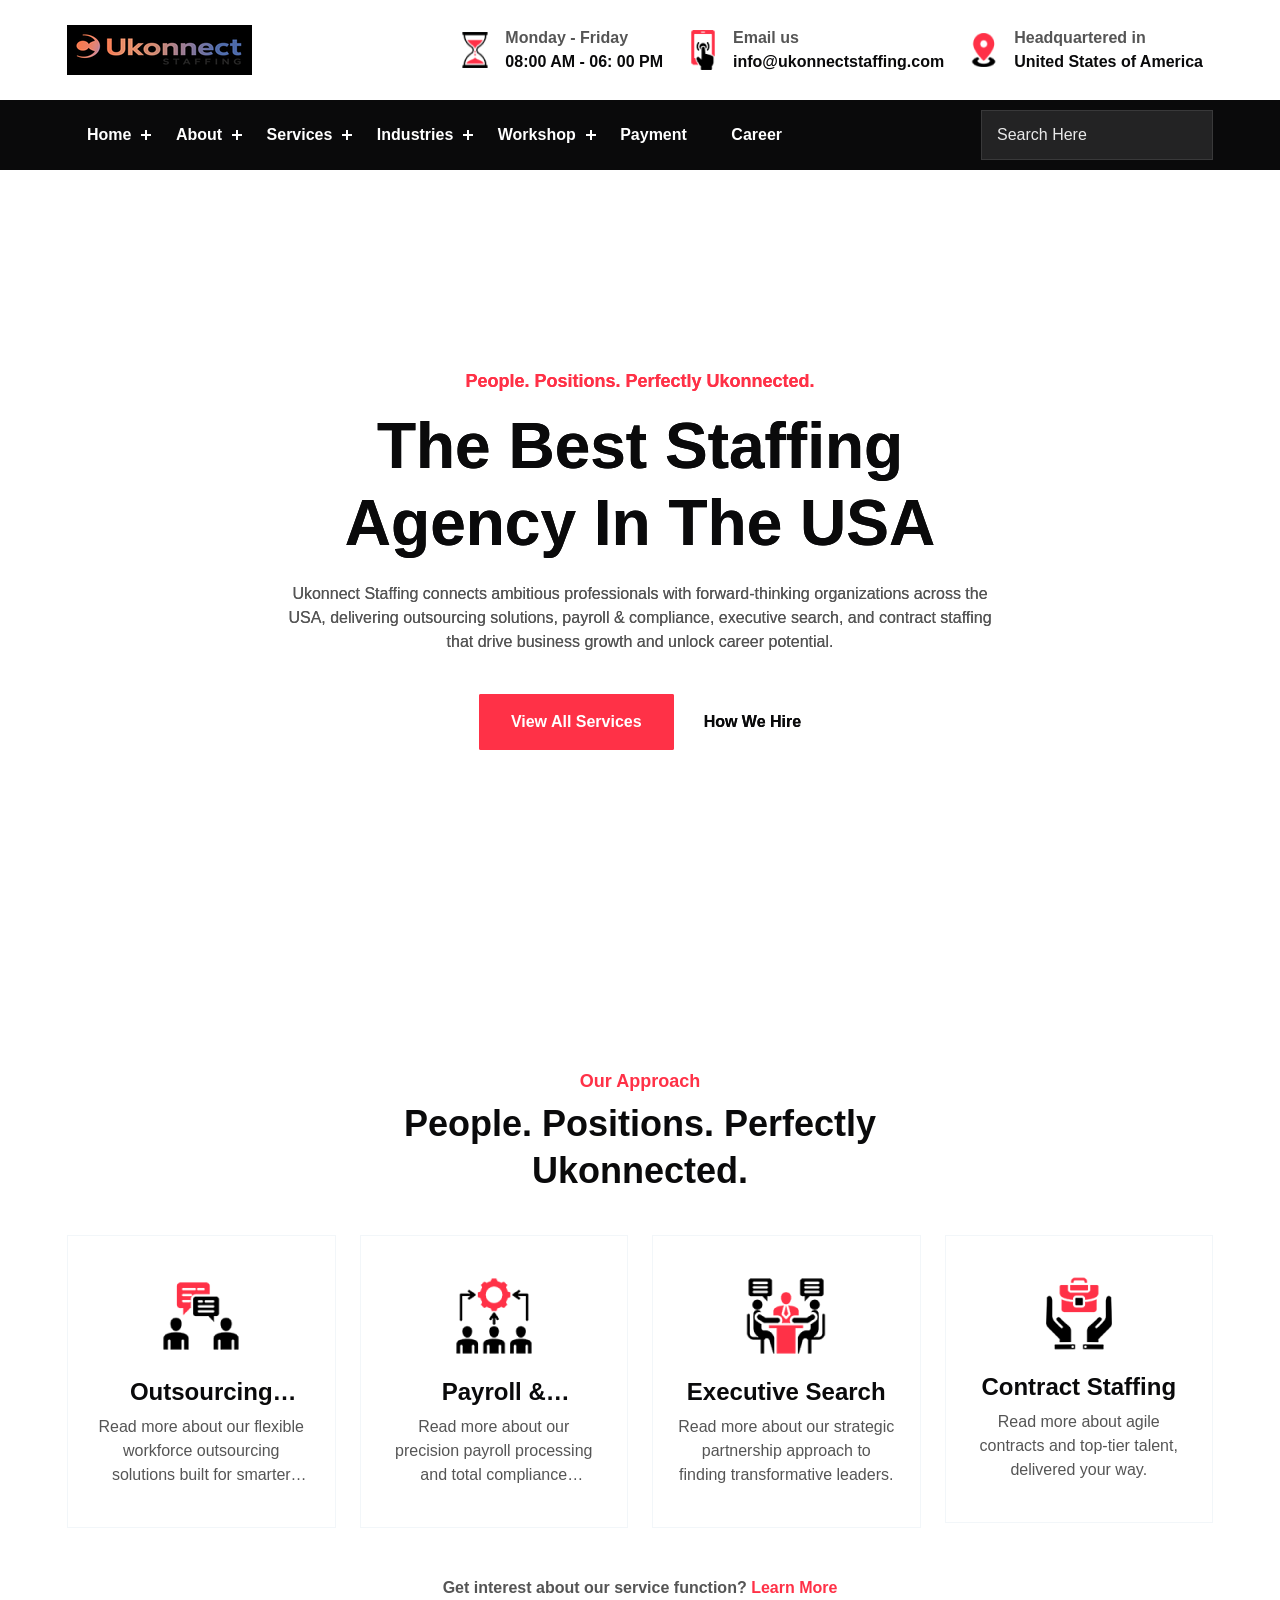
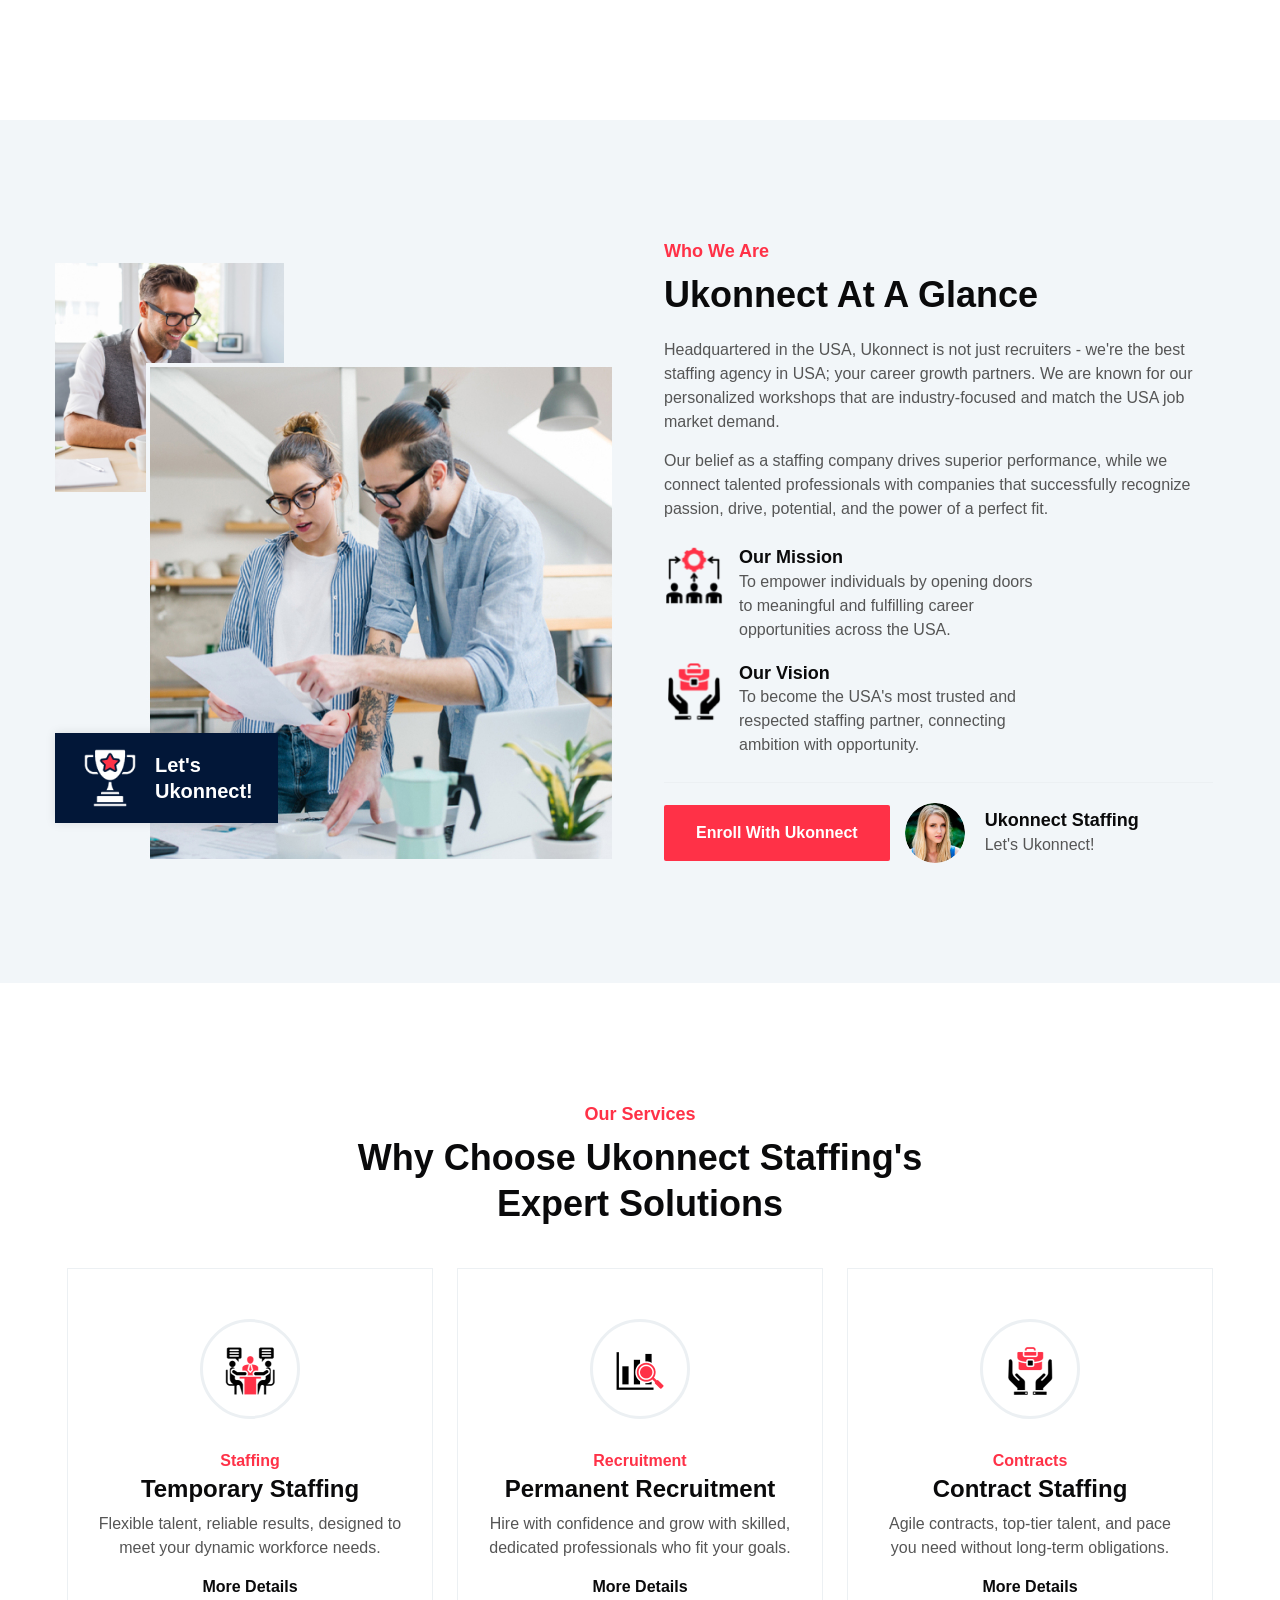
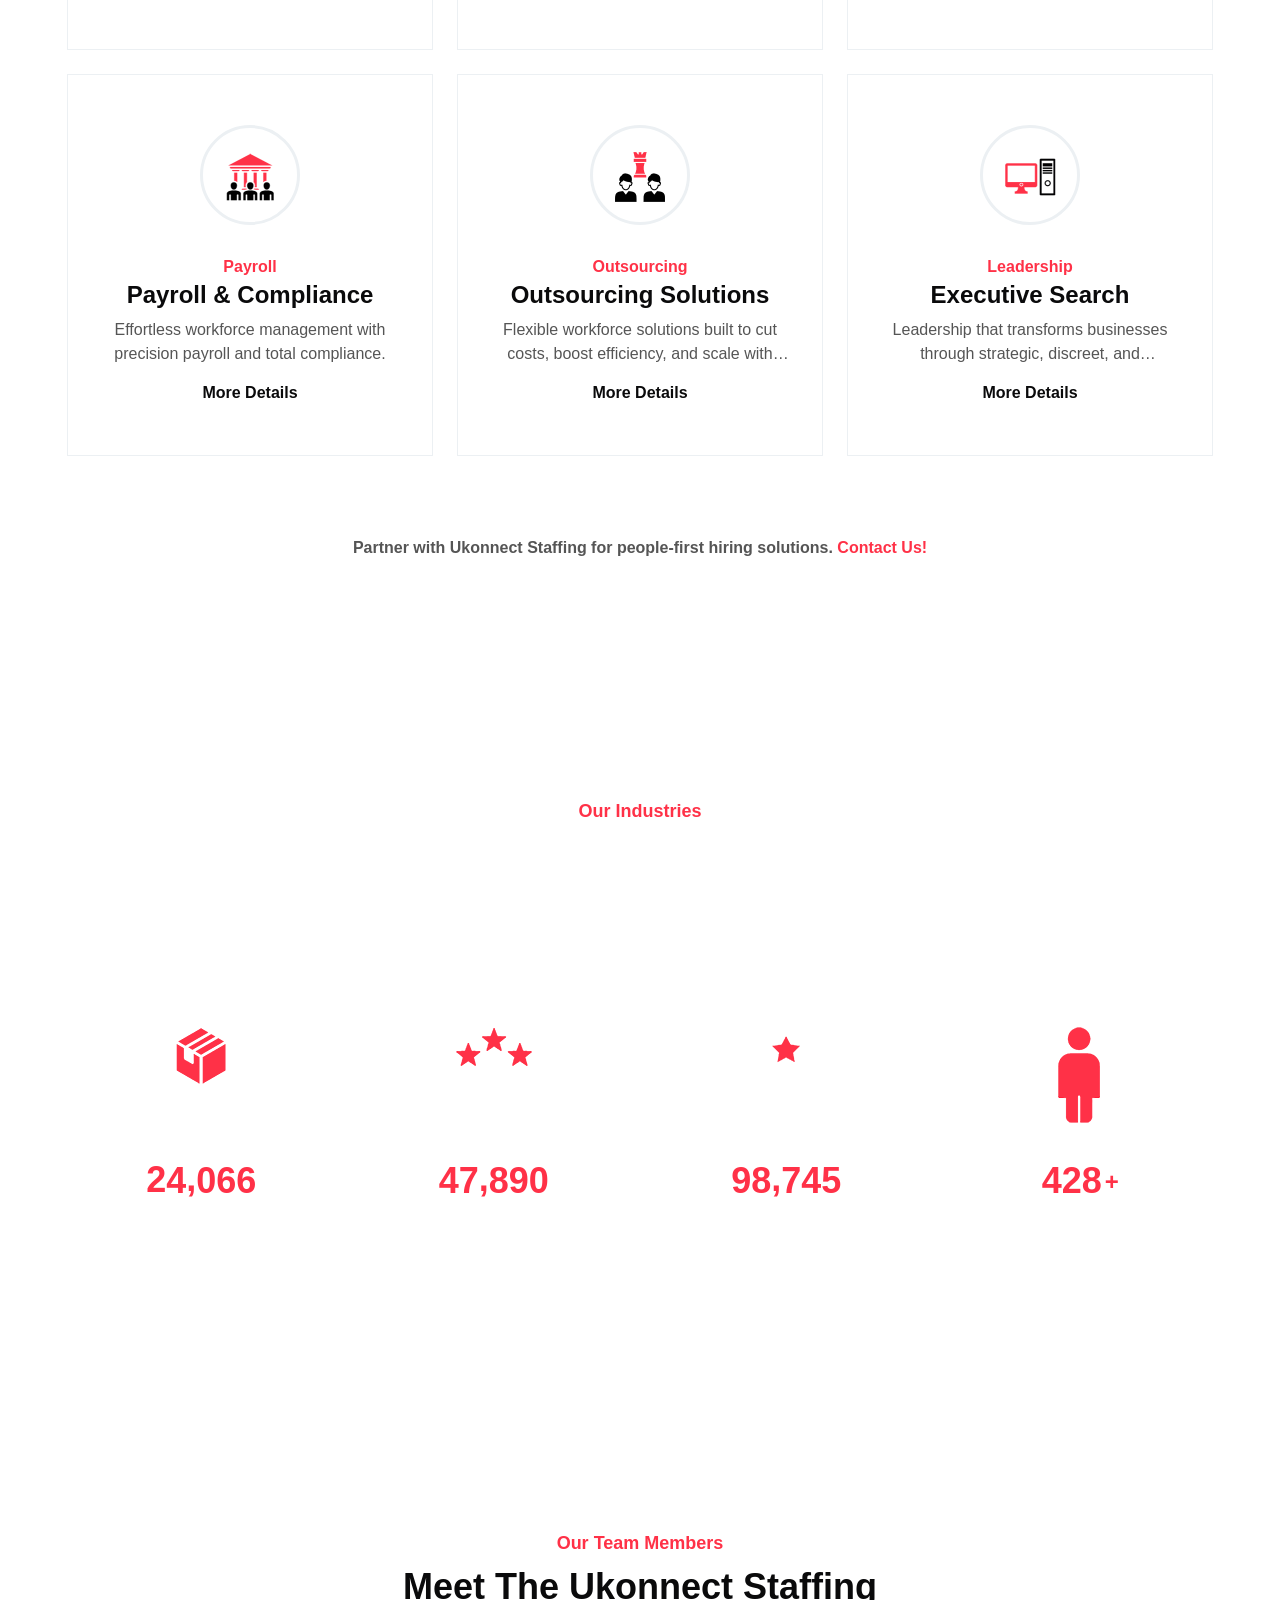
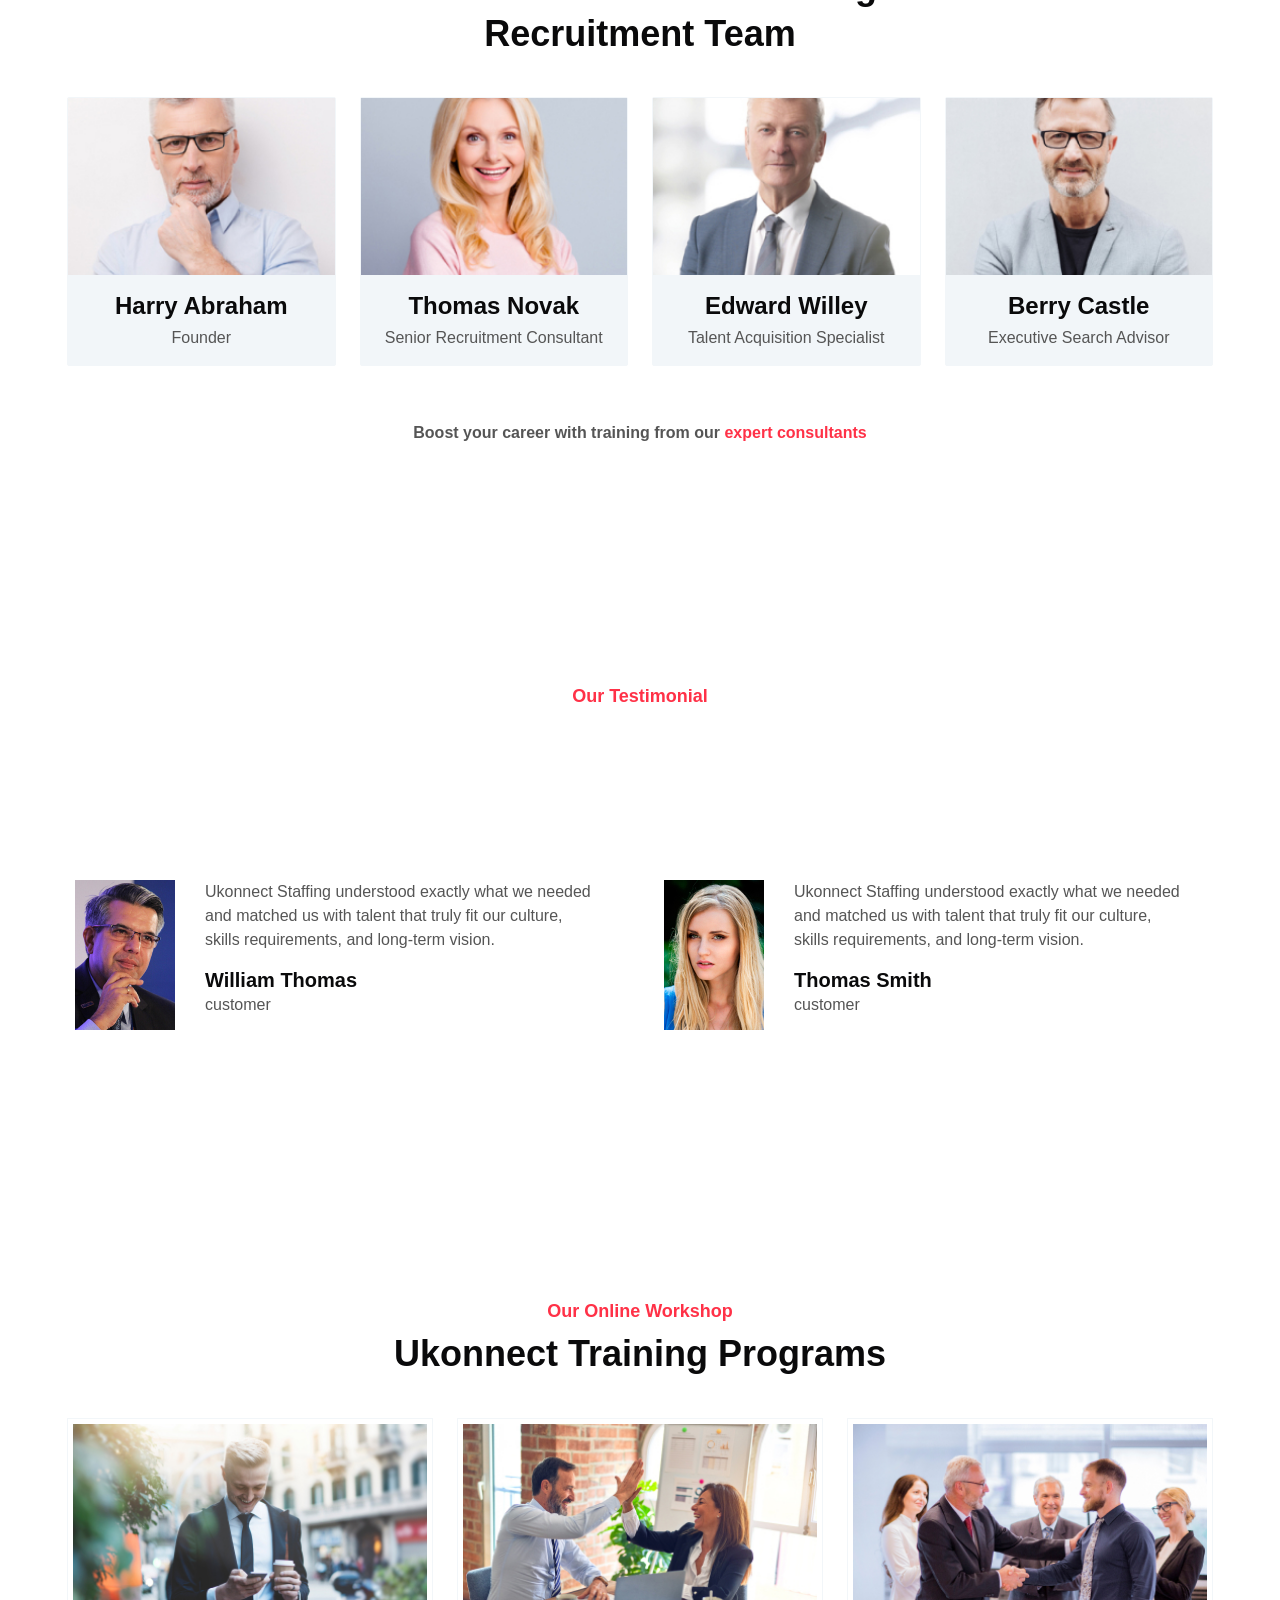
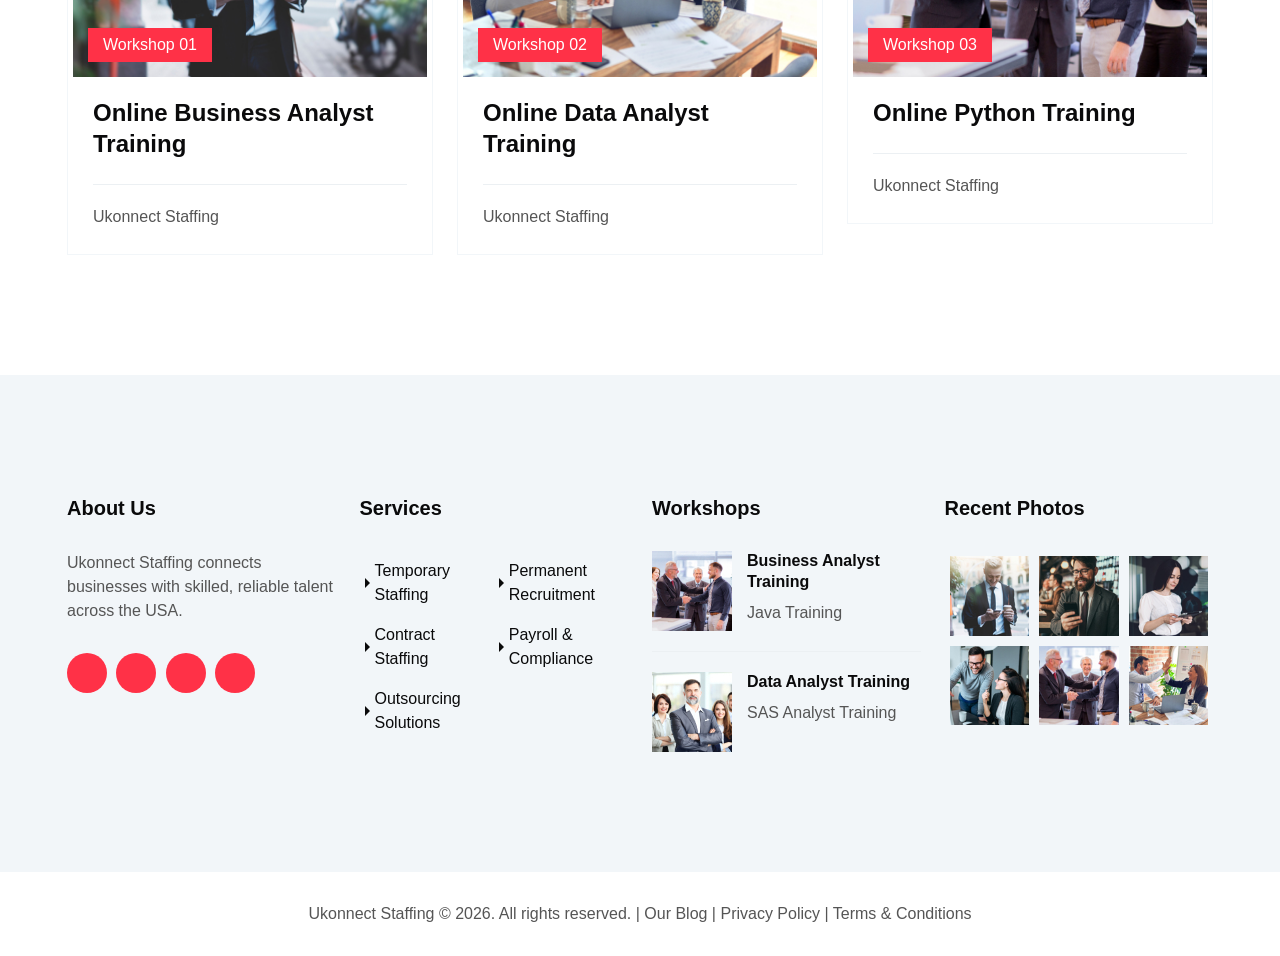
==== commit da626dff: "mbn" ====
--- a/index.html
+++ b/index.html
@@ -1024,14 +1024,10 @@
                             </div>
                             <p>Ukonnect Staffing connects businesses with skilled, reliable talent across the USA.</p>
                             <ul>
-                                <li><a href="https://labartisan.net/demo/constol/index-2.html#"><i
-                                            class="fa-brands fa-facebook-f"></i></a></li>
-                                <li><a href="https://labartisan.net/demo/constol/index-2.html#"><i
-                                            class="fa-brands fa-twitter"></i></a></li>
-                                <li><a href="https://labartisan.net/demo/constol/index-2.html#"><i
-                                            class="fa-brands fa-instagram"></i></a></li>
-                                <li><a href="https://labartisan.net/demo/constol/index-2.html#"><i
-                                            class="fa-brands fa-linkedin-in"></i></a></li>
+                                <li><a href="https://labartisan.net/demo/constol/index-2.html#"></a></li>
+                                <li><a href="https://labartisan.net/demo/constol/index-2.html#"></a></li>
+                                <li><a href="https://labartisan.net/demo/constol/index-2.html#"></a></li>
+                                <li><a href="https://labartisan.net/demo/constol/index-2.html#"></a></li>
                             </ul>
                         </div>
                     </div>
